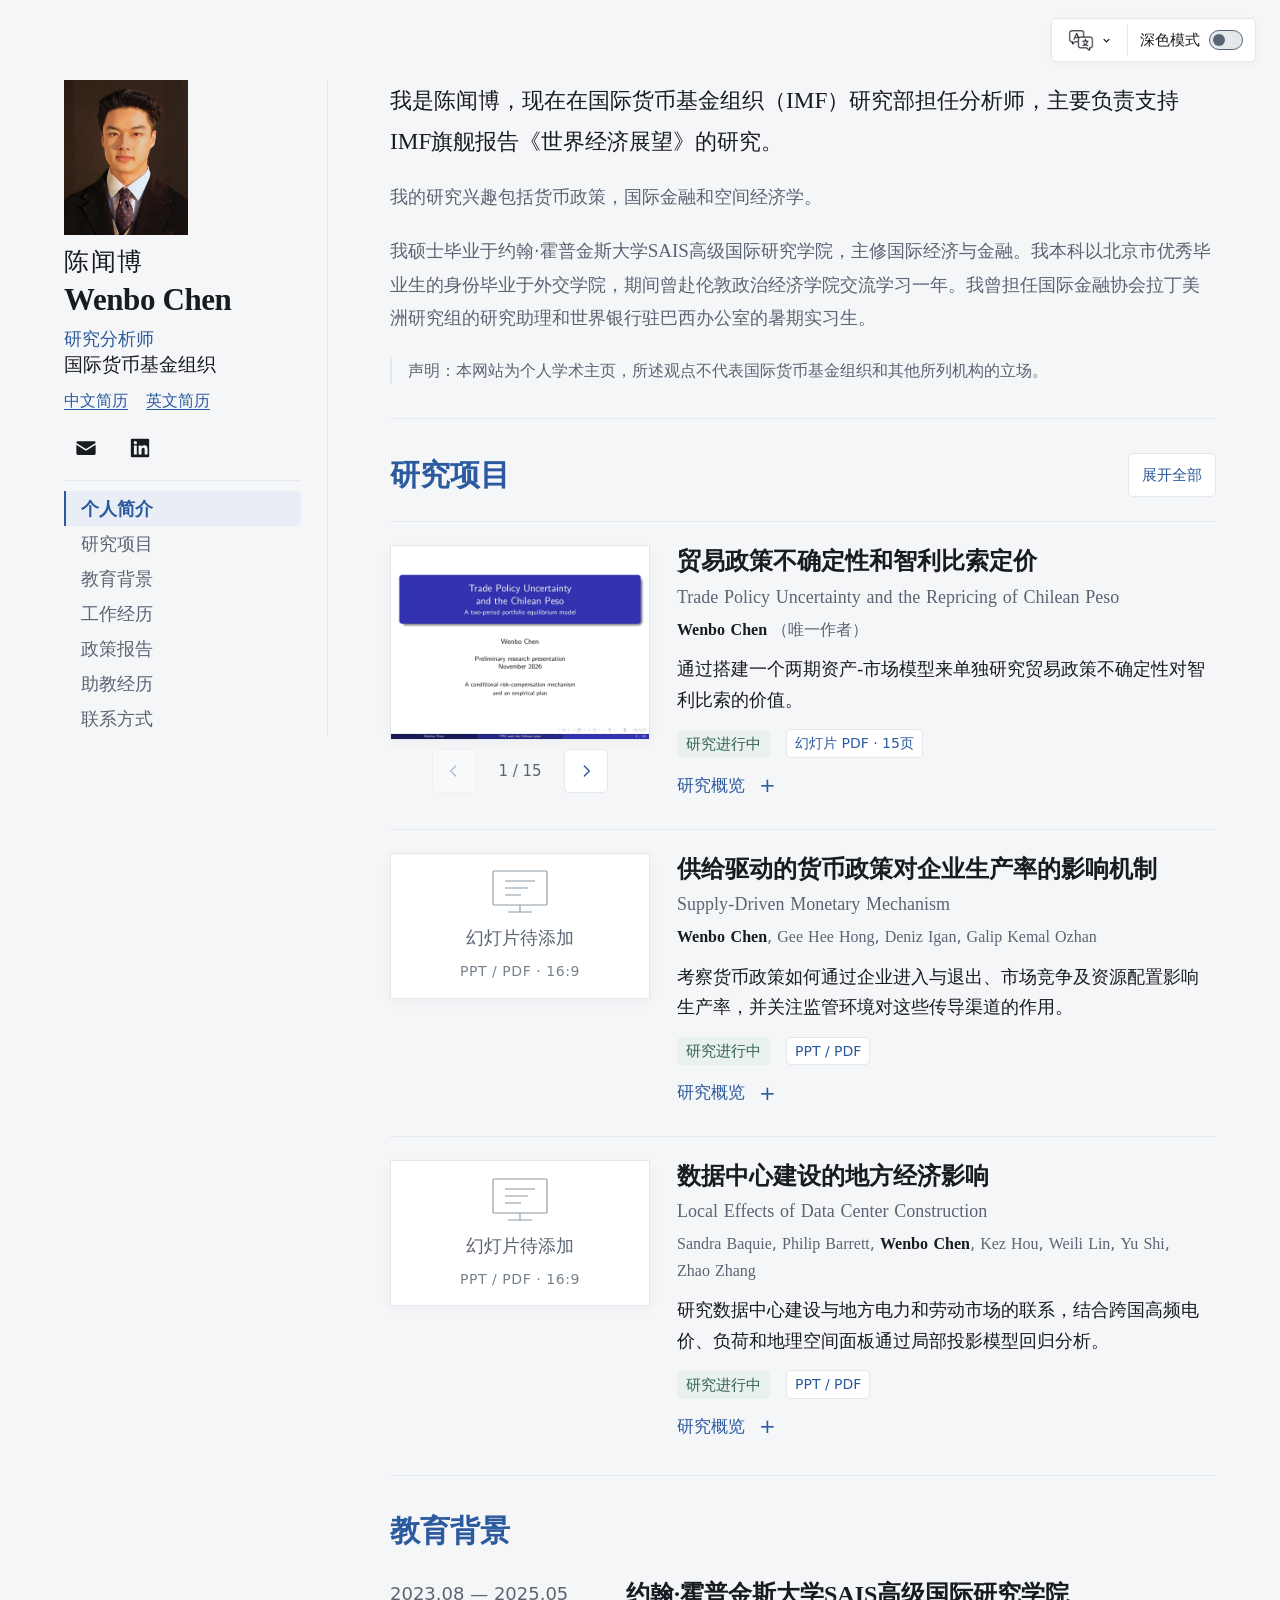
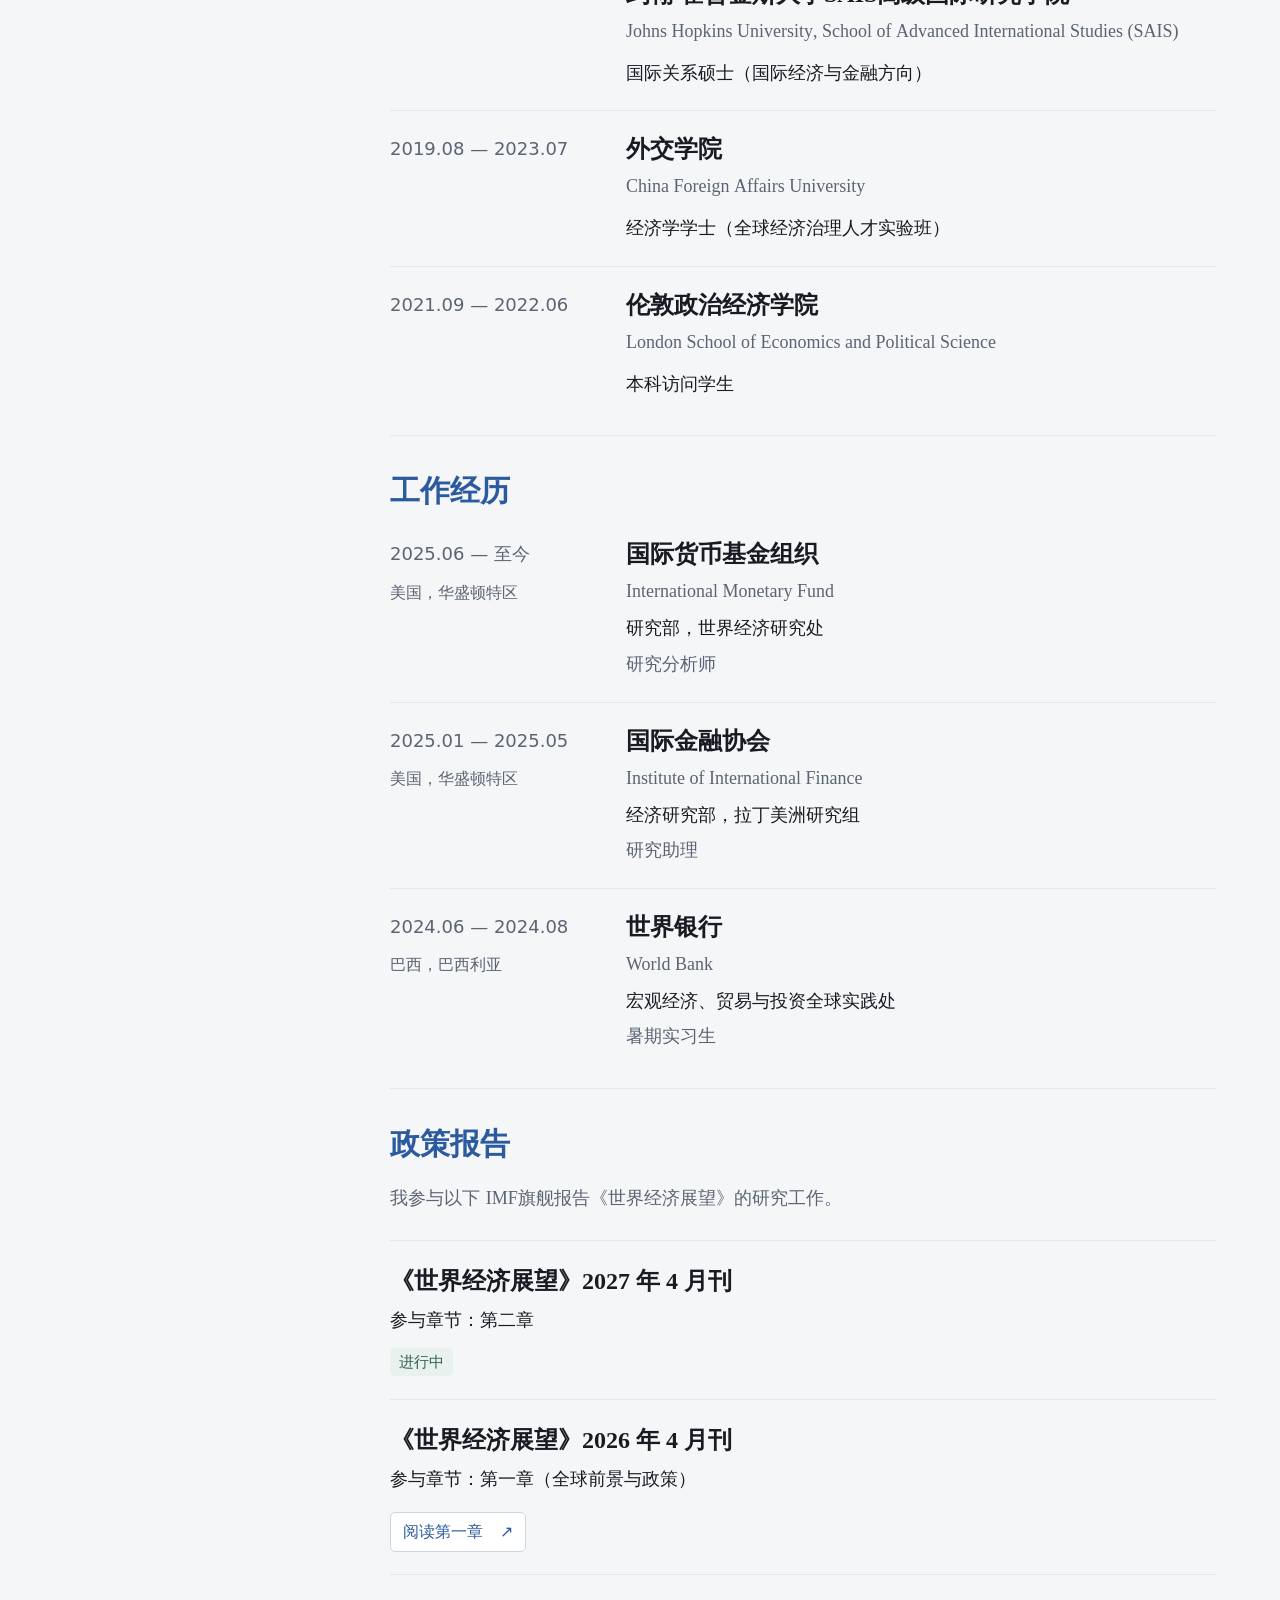
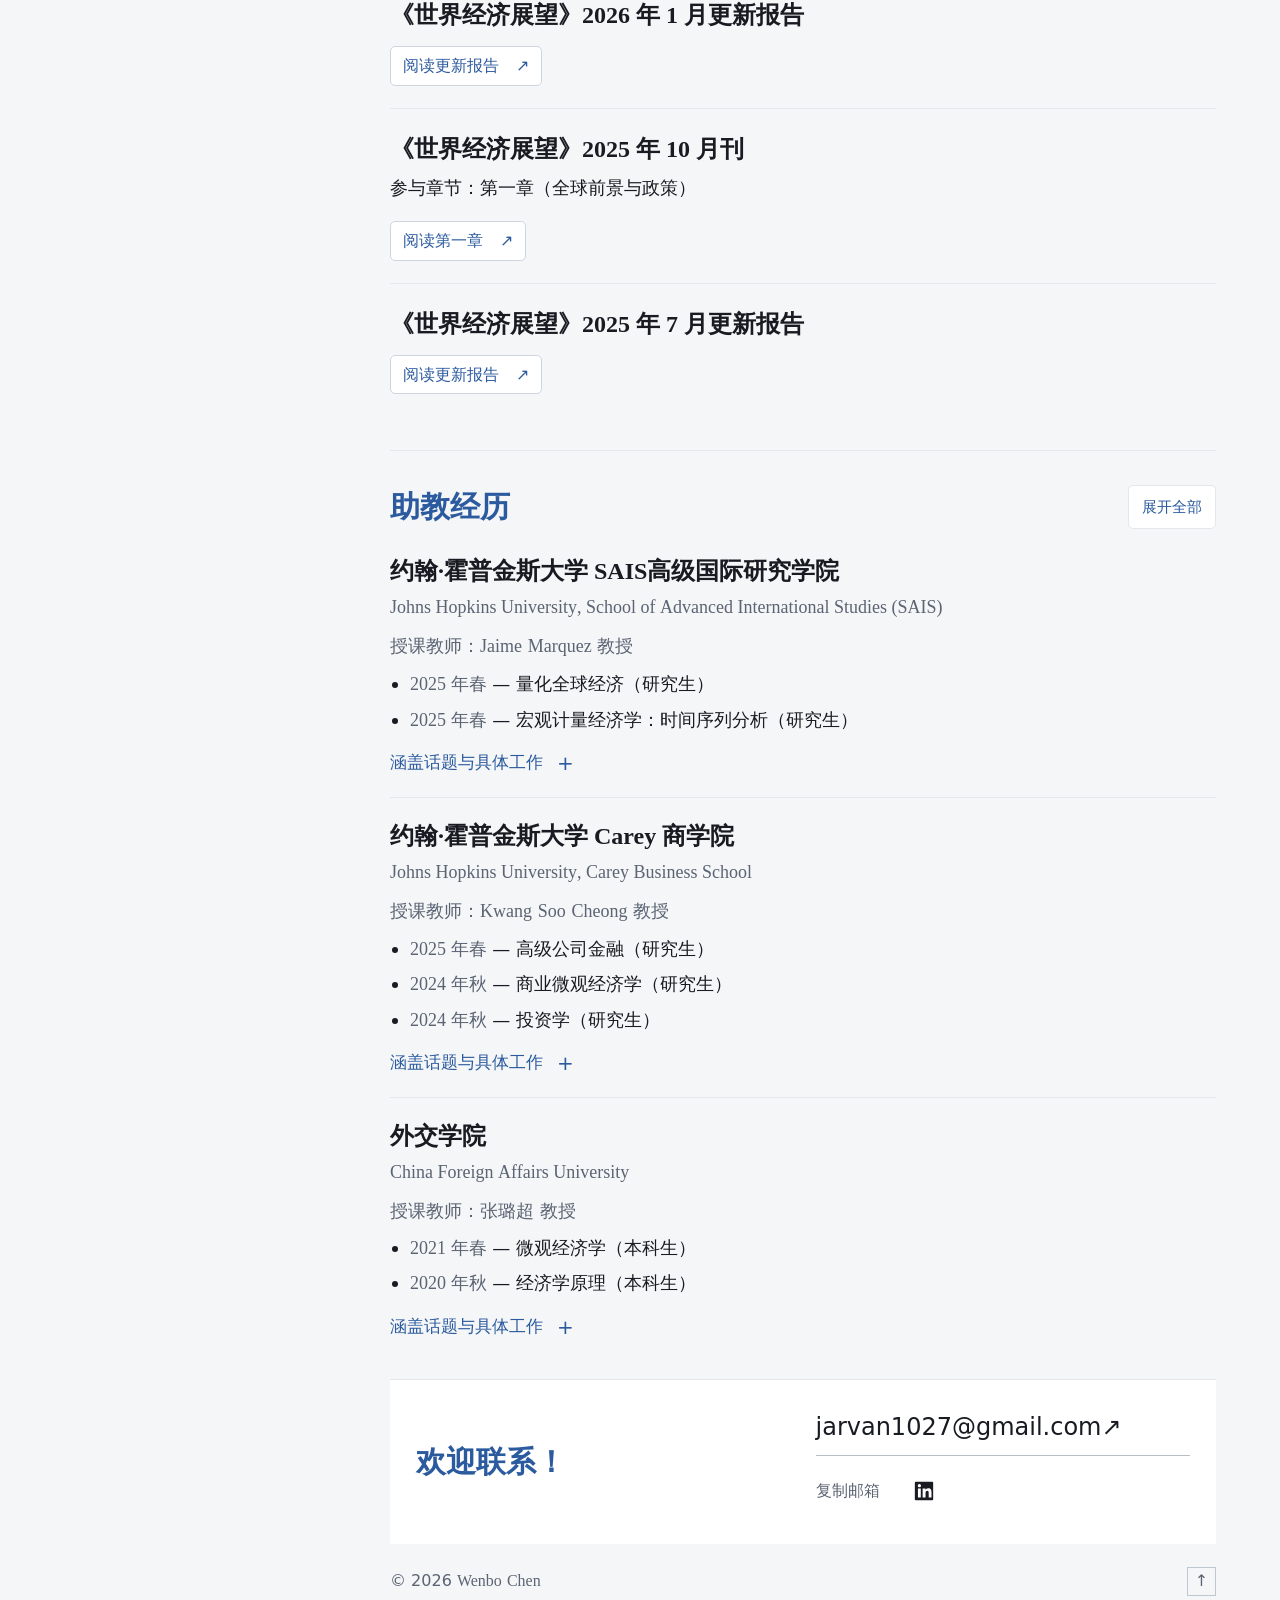
==== index.html @ acd71515 "Update English undergraduate degree to Bachelor of Economics in Finance" ====
<!doctype html>
<html lang="zh-CN">
<head>
  <meta charset="UTF-8"><meta name="viewport" content="width=device-width,initial-scale=1">
  <title>陈闻博 Wenbo Chen｜个人学术主页</title>
  <meta property="og:title" content="陈闻博 Wenbo Chen｜个人学术主页">
  <meta name="twitter:title" content="陈闻博 Wenbo Chen｜个人学术主页">
  <meta property="og:image" content="https://wenbochen1027.github.io/assets/share-portrait.jpg">
  <meta property="og:image:secure_url" content="https://wenbochen1027.github.io/assets/share-portrait.jpg">
  <meta property="og:image:type" content="image/jpeg">
  <meta property="og:image:width" content="800">
  <meta property="og:image:height" content="800">
  <meta property="og:image:alt" content="陈闻博 Wenbo Chen 的头像">
  <meta name="twitter:card" content="summary">
  <meta name="twitter:image" content="https://wenbochen1027.github.io/assets/share-portrait.jpg">
  <meta name="twitter:image:alt" content="陈闻博 Wenbo Chen 的头像">
  <meta name="description" content="Wenbo Chen is a Research Analyst at the IMF. Research interests: macroeconomics, monetary policy and firm productivity, and energy economics.">
  <meta name="theme-color" content="#f5f6f8">
  <link rel="icon" href="./assets/favicon.svg" type="image/svg+xml">
  <script>try{document.documentElement.dataset.theme=localStorage.getItem("wenbo-site-theme")==="dark"?"dark":"light"}catch(_){document.documentElement.dataset.theme="light"}</script>
  <link rel="stylesheet" href="./assets/style.css">
  <script defer src="./assets/site.js"></script>
</head>
<body>
<div class="page-preferences" role="group" aria-label="页面设置" data-label-zh="页面设置" data-label-en="Page preferences">
  <div class="language-picker">
    <button id="language-select" class="language-menu-button" type="button" aria-label="语言" data-label-zh="语言" data-label-en="Language" aria-haspopup="menu" aria-expanded="false" aria-controls="language-menu">
      <span class="language-symbol" aria-hidden="true"></span>
      <svg class="language-chevron" aria-hidden="true" focusable="false" viewBox="0 0 12 12"><path d="m3 4.5 3 3 3-3"/></svg>
    </button>
    <div id="language-menu" class="language-menu" role="menu" aria-label="语言" data-label-zh="语言" data-label-en="Language" hidden>
      <button type="button" role="menuitemradio" aria-checked="true" data-language="zh" lang="zh-CN">中文</button>
      <button type="button" role="menuitemradio" aria-checked="false" data-language="en" lang="en">English</button>
    </div>
  </div>
  <label class="theme-control" for="theme-toggle">
    <span data-zh="深色模式" data-en="Dark mode">深色模式</span>
    <input id="theme-toggle" type="checkbox" role="switch" aria-label="深色模式" data-label-zh="深色模式" data-label-en="Dark mode">
  </label>
</div>
<a class="skip-link" href="#main"><span data-zh="跳至正文" data-en="Skip to content">跳至正文</span></a>
<nav class="mobile-section-nav" aria-label="Sections" data-label-zh="章节导航" data-label-en="Sections">
  <a href="#about" aria-current="location" data-zh="关于" data-en="About">关于</a>
  <a href="#research" data-zh="项目" data-en="Projects">项目</a>
  <a href="#education" data-zh="教育" data-en="Education">教育</a>
  <a href="#experience" data-zh="工作" data-en="Work">工作</a>
  <a href="#reports" data-zh="政策" data-en="Reports">政策</a>
  <a href="#teaching" data-zh="助教" data-en="Teaching">助教</a>
  <a href="#contact" data-zh="联络" data-en="Contacts">联络</a>
</nav>
<div class="page-layout" id="home">
<aside class="sidebar" aria-label="Profile and section navigation">
  <div class="sidebar-profile">
    <a href="#about" class="profile-portrait" aria-label="Wenbo Chen home"><img src="./assets/IMG_1673.JPG" alt="陈闻博 · Wenbo Chen" width="4947" height="6596" fetchpriority="high"></a>
    <div class="identity-block"><h1 id="profile-name" class="profile-name"><span class="profile-chinese-name" lang="zh-CN">陈闻博</span><span class="profile-english-name" lang="en">Wenbo Chen</span></h1>
      <p class="profile-role" data-zh="研究分析师" data-en="Research Analyst">研究分析师</p>
      <p class="profile-affiliation" data-zh="国际货币基金组织" data-en="International Monetary Fund">国际货币基金组织</p>
    </div>
  </div>
  <div class="sidebar-cv-links" aria-label="简历 / Curriculum vitae">
    <a href="./assets/wenbo-chen-cv-cn.pdf" target="_blank" rel="noopener noreferrer" type="application/pdf" data-zh="中文简历" data-en="Chinese CV">中文简历</a>
    <a href="./assets/wenbo-chen-cv-en.pdf" target="_blank" rel="noopener noreferrer" type="application/pdf" data-zh="英文简历" data-en="English CV">英文简历</a>
  </div>
  <div class="sidebar-actions">
    <a class="icon-link" href="mailto:jarvan1027@gmail.com" data-label-zh="邮箱" data-label-en="Email" aria-label="邮箱" title="邮箱"><svg aria-hidden="true" focusable="false" xmlns="http://www.w3.org/2000/svg" width="24" height="24" viewBox="0 0 24 24" fill="currentColor"><path d="M3 4.5h18A1.5 1.5 0 0 1 22.5 6v.5L12 13 1.5 6.5V6A1.5 1.5 0 0 1 3 4.5Zm-1.5 4 9.97 6.17a1 1 0 0 0 1.06 0L22.5 8.5V18a1.5 1.5 0 0 1-1.5 1.5H3A1.5 1.5 0 0 1 1.5 18Z"/></svg></a>
    <a class="icon-link" href="https://www.linkedin.com/in/chen-wenbo/" target="_blank" rel="noopener noreferrer" data-label-zh="领英" data-label-en="LinkedIn" aria-label="领英" title="领英"><svg aria-hidden="true" focusable="false" xmlns="http://www.w3.org/2000/svg" width="24" height="24" viewBox="0 0 24 24" fill="currentColor"><path fill-rule="evenodd" d="M3 2h18a1 1 0 0 1 1 1v18a1 1 0 0 1-1 1H3a1 1 0 0 1-1-1V3a1 1 0 0 1 1-1Zm2.4 7.2h3.1v10H5.4Zm1.55-4.8a1.8 1.8 0 1 0 0 3.6 1.8 1.8 0 0 0 0-3.6Zm3.55 4.8h3v1.4c.5-.9 1.5-1.7 3.1-1.7 3.1 0 3.6 2 3.6 4.6v5.7h-3.1v-5.1c0-1.2 0-2.5-1.5-2.5s-1.9 1.2-1.9 2.4v5.2h-3.2Z" clip-rule="evenodd"/></svg></a>
  </div>
  <div class="sidebar-controls"><button class="menu-button" id="menu-toggle" type="button" aria-expanded="false" aria-controls="section-nav" aria-label="展开或收起导航"><span data-zh="目录" data-en="Menu">目录</span><span aria-hidden="true">☰</span></button></div>
  <nav class="sidebar-nav" id="section-nav" aria-label="Sections"><a class="nav-link active" href="#about" aria-current="location" data-zh="个人简介" data-en="About">个人简介</a><a class="nav-link" href="#research" data-zh="研究项目" data-en="Research Projects">研究项目</a><a class="nav-link" href="#education" data-zh="教育背景" data-en="Education">教育背景</a><a class="nav-link" href="#experience" data-zh="工作经历" data-en="Work Experience">工作经历</a><a class="nav-link" href="#reports" data-zh="政策报告" data-en="Policy Reports">政策报告</a><a class="nav-link" href="#teaching" data-zh="助教经历" data-en="Teaching">助教经历</a><a class="nav-link" href="#contact" data-zh="联系方式" data-en="Contact">联系方式</a></nav>
</aside>
<main class="main-content" id="main">
<section class="about-section" id="about" aria-labelledby="about-heading"><h2 class="visually-hidden" id="about-heading" data-zh="个人简介" data-en="About">个人简介</h2>
<div class="bio-text">
<p class="intro-lead" data-zh="我是陈闻博，现在在国际货币基金组织（IMF）研究部担任分析师，主要负责支持IMF旗舰报告《世界经济展望》的研究。" data-en="I am Wenbo Chen, an analyst in the Research Department of the International Monetary Fund (IMF), where I primarily support research for the IMF’s flagship World Economic Outlook.">我是陈闻博，现在在国际货币基金组织（IMF）研究部担任分析师，主要负责支持IMF旗舰报告《世界经济展望》的研究。</p>
<p data-zh="我的研究兴趣包括货币政策，国际金融和空间经济学。" data-en="My research interests include monetary policy, international finance, and spatial economics.">我的研究兴趣包括货币政策，国际金融和空间经济学。</p>
<p data-zh="我硕士毕业于约翰·霍普金斯大学SAIS高级国际研究学院，主修国际经济与金融。我本科以北京市优秀毕业生的身份毕业于外交学院，期间曾赴伦敦政治经济学院交流学习一年。我曾担任国际金融协会拉丁美洲研究组的研究助理和世界银行驻巴西办公室的暑期实习生。" data-en="I completed my master’s degree at Johns Hopkins University’s School of Advanced International Studies (SAIS), specializing in International Economics and Finance. I graduated from China Foreign Affairs University with recognition as an Outstanding Graduate of Beijing and spent one year on exchange at the London School of Economics during my undergraduate studies. I previously worked as a research assistant with the Institute of International Finance’s Latin America research team and as a summer intern at the World Bank’s Brazil office.">我硕士毕业于约翰·霍普金斯大学SAIS高级国际研究学院，主修国际经济与金融。我本科以北京市优秀毕业生的身份毕业于外交学院，期间曾赴伦敦政治经济学院交流学习一年。我曾担任国际金融协会拉丁美洲研究组的研究助理和世界银行驻巴西办公室的暑期实习生。</p>
</div>
<p class="bio-disclaimer" data-zh="声明：本网站为个人学术主页，所述观点不代表国际货币基金组织和其他所列机构的立场。" data-en="Disclaimer: This is a personal academic website. The views expressed do not represent the positions of the International Monetary Fund or the other institutions listed.">声明：本网站为个人学术主页，所述观点不代表国际货币基金组织和其他所列机构的立场。</p>
</section>
<section class="research-section section" id="research" aria-labelledby="research-heading"><div class="section-heading"><h2 id="research-heading" data-zh="研究项目" data-en="Research Projects">研究项目</h2><button class="research-toggle" id="toggle-research" type="button" aria-expanded="false" aria-controls="tpu-details monetary-details energy-details" data-zh="展开全部" data-en="Expand all" hidden>展开全部</button></div><div class="research-list">
<article class="project-category" aria-labelledby="tpu-title"><div class="presentation-row"><div class="slide-deck" id="tpu-slide-deck" role="group" aria-label="研究幻灯片预览" data-label-zh="研究幻灯片预览" data-label-en="Research slide preview"><a class="slide-preview slide-preview-linked" id="tpu-slide-link" href="assets/wenbo-chen-tpu-theory-slides.pdf#page=1" target="_blank" rel="noopener" aria-label="打开研究幻灯片（PDF，15页）" title="打开研究幻灯片（PDF，15页）" data-label-zh="打开研究幻灯片（PDF，15页）" data-label-en="Open research slides (PDF, 15 pages)"><img id="tpu-slide-image" src="assets/tpu-slides/page-01.jpg" alt="Trade Policy Uncertainty and the Chilean Peso — Wenbo Chen" width="1200" height="900" loading="lazy"></a><div class="slide-controls" id="tpu-slide-controls" hidden><button class="slide-arrow" id="tpu-slide-prev" type="button" aria-label="上一页" title="上一页" data-label-zh="上一页" data-label-en="Previous slide" aria-controls="tpu-slide-image" disabled><svg viewBox="0 0 24 24" width="20" height="20" aria-hidden="true" focusable="false"><path d="m14 6-6 6 6 6" fill="none" stroke="currentColor" stroke-width="1.8" stroke-linecap="round" stroke-linejoin="round"/></svg></button><output class="slide-page" id="tpu-slide-page" aria-live="polite" aria-atomic="true">1 / 15</output><button class="slide-arrow" id="tpu-slide-next" type="button" aria-label="下一页" title="下一页" data-label-zh="下一页" data-label-en="Next slide" aria-controls="tpu-slide-image"><svg viewBox="0 0 24 24" width="20" height="20" aria-hidden="true" focusable="false"><path d="m10 6 6 6-6 6" fill="none" stroke="currentColor" stroke-width="1.8" stroke-linecap="round" stroke-linejoin="round"/></svg></button></div></div><div class="presentation-info"><h3 id="tpu-title" class="presentation-title" data-zh="贸易政策不确定性和智利比索定价" data-en="Trade Policy Uncertainty and the Repricing of Chilean Peso">贸易政策不确定性和智利比索定价</h3><p class="english-name project-english" lang="en">Trade Policy Uncertainty and the Repricing of Chilean Peso</p><p class="project-authors"><span class="author-name" lang="en"><strong>Wenbo Chen</strong></span> <span data-zh="（唯一作者）" data-en="(Sole author)">（唯一作者）</span></p><p class="presentation-description" data-zh="通过搭建一个两期资产-市场模型来单独研究贸易政策不确定性对智利比索的价值。" data-en="We develop a two-period asset-market model to isolate the effect of trade policy uncertainty on the current value of the Chilean peso.">通过搭建一个两期资产-市场模型来单独研究贸易政策不确定性对智利比索的价值。</p><div class="presentation-meta"><span class="project-status" data-zh="研究进行中" data-en="Research in progress">研究进行中</span><a class="material-format" href="assets/wenbo-chen-tpu-theory-slides.pdf" target="_blank" rel="noopener" data-zh="幻灯片 PDF · 15页" data-en="Slides PDF · 15 pages">幻灯片 PDF · 15页</a></div><details class="project-details" id="tpu-details"><summary><span data-zh="研究概览" data-en="Research overview">研究概览</span><span class="plus" aria-hidden="true">+</span></summary><div class="details-content"><p data-zh="通过构建一个两期资产市场模型，单独考察贸易政策不确定性对智利比索当前价值的影响。风险厌恶的投资者在安全的美元资产和美元收益不确定的比索资产之间配置财富，当前汇率由比索资产市场的出清条件决定。当投资者整体承担的比索风险净敞口为正时，期末比索美元价值分布的保均值扩散（即均值不变而分布更加分散）会降低比索的当前价值。如果比索资产能够对冲投资者整体的背景负债，则结论相反。这些均衡预测取决于特定条件；模型既未确定总体敞口的符号，也未建立观测到的贸易政策不确定性（TPU）指数与货币风险之间的映射关系。" data-en="We develop a two-period asset-market model to isolate the effect of trade policy uncertainty on the current value of the Chilean peso. Risk-averse investors allocate wealth between a safe dollar asset and a peso asset with an uncertain dollar payoff. The current exchange rate clears the peso-asset market. When investors collectively bear a positive net exposure to peso risk, a mean-preserving increase in the dispersion of the terminal dollar value of the peso lowers its current value. The opposite result obtains when the peso asset provides a hedge against investors’ aggregate background liabilities. These are conditional equilibrium predictions; neither the sign of aggregate exposure nor the mapping from the observed TPU index into currency risk is established by the model.">通过构建一个两期资产市场模型，单独考察贸易政策不确定性对智利比索当前价值的影响。风险厌恶的投资者在安全的美元资产和美元收益不确定的比索资产之间配置财富，当前汇率由比索资产市场的出清条件决定。当投资者整体承担的比索风险净敞口为正时，期末比索美元价值分布的保均值扩散（即均值不变而分布更加分散）会降低比索的当前价值。如果比索资产能够对冲投资者整体的背景负债，则结论相反。这些均衡预测取决于特定条件；模型既未确定总体敞口的符号，也未建立观测到的贸易政策不确定性（TPU）指数与货币风险之间的映射关系。</p><p style="margin-top:14px" data-zh="这一机制属于汇率决定的资产组合理论。Gabaix 和 Maggiori（2015）提出了更广泛的理论，说明金融中介的风险敞口与风险承担能力如何影响汇率。本研究的模型是一个独立且刻意保持简洁的局部均衡模型，在不预设简约形式的货币需求方程的情况下，从预期效用出发，同时推导资产组合需求与当前汇率。" data-en="The mechanism belongs to the portfolio approach to exchange-rate determination. Gabaix and Maggiori (2015) provide a broader theory in which financial intermediaries’ exposures and capacity to bear risk affect exchange rates. The model below is a separate, deliberately small partial-equilibrium construction. It derives both portfolio demand and the current exchange rate from expected utility without imposing a reduced-form currency-demand equation.">这一机制属于汇率决定的资产组合理论。Gabaix 和 Maggiori（2015）提出了更广泛的理论，说明金融中介的风险敞口与风险承担能力如何影响汇率。本研究的模型是一个独立且刻意保持简洁的局部均衡模型，在不预设简约形式的货币需求方程的情况下，从预期效用出发，同时推导资产组合需求与当前汇率。</p></div></details></div></div></article>
<article class="project-category" aria-labelledby="monetary-title"><div class="presentation-row"><div class="slide-preview"><svg viewBox="0 0 64 48" width="64" height="48" aria-hidden="true" focusable="false"><rect x="5" y="4" width="54" height="34" rx="1"/><path d="M20 45h24M32 38v7M17 14h30M17 21h23M17 28h16"/></svg><span class="slide-placeholder-label" data-zh="幻灯片待添加" data-en="Slides to be added">幻灯片待添加</span><span class="slide-format">PPT / PDF · 16:9</span></div><div class="presentation-info"><h3 id="monetary-title" class="presentation-title" data-zh="供给驱动的货币政策对企业生产率的影响机制" data-en="Supply-Driven Monetary Mechanism">供给驱动的货币政策对企业生产率的影响机制</h3><p class="english-name project-english" lang="en">Supply-Driven Monetary Mechanism</p><p class="project-authors" lang="en"><span class="author-name"><strong>Wenbo Chen</strong></span>, <span class="author-name">Gee Hee Hong</span>, <span class="author-name">Deniz Igan</span>, <span class="author-name">Galip Kemal Ozhan</span></p><p class="presentation-description" data-zh="考察货币政策如何通过企业进入与退出、市场竞争及资源配置影响生产率，并关注监管环境对这些传导渠道的作用。" data-en="Examining how monetary policy affects productivity through firm entry and exit, market competition, and resource allocation, and how regulation shapes these transmission channels.">考察货币政策如何通过企业进入与退出、市场竞争及资源配置影响生产率，并关注监管环境对这些传导渠道的作用。</p><div class="presentation-meta"><span class="project-status" data-zh="研究进行中" data-en="Research in progress">研究进行中</span><span class="material-format">PPT / PDF</span></div><details class="project-details" id="monetary-details"><summary><span data-zh="研究概览" data-en="Research overview">研究概览</span><span class="plus" aria-hidden="true">+</span></summary><div class="details-content"><p data-zh="相关工作包括跨国企业数据处理、生产率估计、货币政策立场指标构建，以及动态响应分析。" data-en="Related work includes cross-country firm data processing, productivity estimation, monetary policy stance measures, and dynamic response analysis.">相关工作包括跨国企业数据处理、生产率估计、货币政策立场指标构建，以及动态响应分析。</p></div></details></div></div></article>
<article class="project-category" aria-labelledby="energy-title"><div class="presentation-row"><div class="slide-preview"><svg viewBox="0 0 64 48" width="64" height="48" aria-hidden="true" focusable="false"><rect x="5" y="4" width="54" height="34" rx="1"/><path d="M20 45h24M32 38v7M17 14h30M17 21h23M17 28h16"/></svg><span class="slide-placeholder-label" data-zh="幻灯片待添加" data-en="Slides to be added">幻灯片待添加</span><span class="slide-format">PPT / PDF · 16:9</span></div><div class="presentation-info"><h3 id="energy-title" class="presentation-title" data-zh="数据中心建设的地方经济影响" data-en="Local Effects of Data Center Construction">数据中心建设的地方经济影响</h3><p class="english-name project-english" lang="en">Local Effects of Data Center Construction</p><p class="project-authors" lang="en"><span class="author-name">Sandra Baquie</span>, <span class="author-name">Philip Barrett</span>, <span class="author-name"><strong>Wenbo Chen</strong></span>, <span class="author-name">Kez Hou</span>, <span class="author-name">Weili Lin</span>, <span class="author-name">Yu Shi</span>, <span class="author-name">Zhao Zhang</span></p><p class="presentation-description" data-zh="研究数据中心建设与地方电力和劳动市场的联系，结合跨国高频电价、负荷和地理空间面板通过局部投影模型回归分析。" data-en="Studying the links between data center construction and local electricity and labor markets through local projection regressions using cross-country panel data on high-frequency electricity prices, load, and geospatial information.">研究数据中心建设与地方电力和劳动市场的联系，结合跨国高频电价、负荷和地理空间面板通过局部投影模型回归分析。</p><div class="presentation-meta"><span class="project-status" data-zh="研究进行中" data-en="Research in progress">研究进行中</span><span class="material-format">PPT / PDF</span></div><details class="project-details" id="energy-details"><summary><span data-zh="研究概览" data-en="Research overview">研究概览</span><span class="plus" aria-hidden="true">+</span></summary><div class="details-content"><p data-zh="相关工作包括整理跨国高频批发电价与用电负荷数据，统一时间频率、币种和计量单位，并结合基础设施与区位信息开展地理空间分析。" data-en="Related work includes harmonizing cross-country wholesale electricity prices and load, standardizing frequency, currencies and units, and conducting geospatial analysis using infrastructure and location data.">相关工作包括整理跨国高频批发电价与用电负荷数据，统一时间频率、币种和计量单位，并结合基础设施与区位信息开展地理空间分析。</p></div></details></div></div></article>
</div></section>
<section class="section education-section" id="education" aria-labelledby="education-heading"><div class="section-heading"><h2 id="education-heading" data-zh="教育背景" data-en="Education">教育背景</h2></div><div class="timeline"><div class="timeline-item"><div class="timeline-date" data-zh="2023.08 — 2025.05" data-en="Aug. 2023 — May 2025">2023.08 — 2025.05</div><h3><a class="institution-link" href="https://sais.jhu.edu/" target="_blank" rel="noopener noreferrer" data-zh="约翰·霍普金斯大学SAIS高级国际研究学院" data-en="Johns Hopkins University, School of Advanced International Studies (SAIS)">约翰·霍普金斯大学SAIS高级国际研究学院</a></h3><p class="english-name education-english" lang="en">Johns Hopkins University, School of Advanced International Studies (SAIS)</p><p class="timeline-detail" data-zh="国际关系硕士（国际经济与金融方向）" data-en="M.A. in International Relations (International Economics and Finance)">国际关系硕士（国际经济与金融方向）</p></div><div class="timeline-item"><div class="timeline-date" data-zh="2019.08 — 2023.07" data-en="Aug. 2019 — Jul. 2023">2019.08 — 2023.07</div><h3><a class="institution-link" href="https://www.cfau.edu.cn/" target="_blank" rel="noopener noreferrer" data-zh="外交学院" data-en="China Foreign Affairs University">外交学院</a></h3><p class="english-name education-english" lang="en">China Foreign Affairs University</p><p data-zh="经济学学士（全球经济治理人才实验班）" data-en="Bachelor of Economics in Finance">经济学学士（全球经济治理人才实验班）</p></div><div class="timeline-item"><div class="timeline-date" data-zh="2021.09 — 2022.06" data-en="Sep. 2021 — Jun. 2022">2021.09 — 2022.06</div><h3><a class="institution-link" href="https://www.lse.ac.uk/" target="_blank" rel="noopener noreferrer" data-zh="伦敦政治经济学院" data-en="London School of Economics and Political Science">伦敦政治经济学院</a></h3><p class="english-name education-english" lang="en">London School of Economics and Political Science</p><p data-zh="本科访问学生" data-en="Visiting Undergraduate Student">本科访问学生</p></div></div></section>
<section class="section experience-section" id="experience" aria-labelledby="experience-heading"><div class="section-heading"><h2 id="experience-heading" data-zh="工作经历" data-en="Work Experience">工作经历</h2></div><div class="timeline"><div class="timeline-item"><div class="timeline-meta"><div class="timeline-date"><span data-zh="2025.06 — 至今" data-en="Jun. 2025 — Present">2025.06 — 至今</span></div><p class="timeline-location" data-zh="美国，华盛顿特区" data-en="Washington, DC, USA">美国，华盛顿特区</p></div><h3><a class="institution-link" href="https://www.imf.org/" target="_blank" rel="noopener noreferrer" data-zh="国际货币基金组织" data-en="International Monetary Fund">国际货币基金组织</a></h3><p class="english-name institution-english" lang="en">International Monetary Fund</p><p data-zh="研究部，世界经济研究处" data-en="Research Department, World Economic Studies Division">研究部，世界经济研究处</p><p class="timeline-detail" data-zh="研究分析师" data-en="Research Analyst">研究分析师</p></div><div class="timeline-item"><div class="timeline-meta"><div class="timeline-date" data-zh="2025.01 — 2025.05" data-en="Jan. 2025 — May 2025">2025.01 — 2025.05</div><p class="timeline-location" data-zh="美国，华盛顿特区" data-en="Washington, DC, USA">美国，华盛顿特区</p></div><h3><a class="institution-link" href="https://www.iif.com/" target="_blank" rel="noopener noreferrer" data-zh="国际金融协会" data-en="Institute of International Finance">国际金融协会</a></h3><p class="english-name institution-english" lang="en">Institute of International Finance</p><p data-zh="经济研究部，拉丁美洲研究组" data-en="Economic Research Department, Latin America Research Group">经济研究部，拉丁美洲研究组</p><p class="timeline-detail" data-zh="研究助理" data-en="Research Assistant">研究助理</p></div><div class="timeline-item"><div class="timeline-meta"><div class="timeline-date" data-zh="2024.06 — 2024.08" data-en="Jun. 2024 — Aug. 2024">2024.06 — 2024.08</div><p class="timeline-location" data-zh="巴西，巴西利亚" data-en="Brasília, Brazil">巴西，巴西利亚</p></div><h3><a class="institution-link" href="https://www.worldbank.org/" target="_blank" rel="noopener noreferrer" data-zh="世界银行" data-en="World Bank">世界银行</a></h3><p class="english-name institution-english" lang="en">World Bank</p><p data-zh="宏观经济、贸易与投资全球实践处" data-en="Macroeconomics, Trade and Investment Global Practice">宏观经济、贸易与投资全球实践处</p><p class="timeline-detail" data-zh="暑期实习生" data-en="Summer Intern">暑期实习生</p></div></div></section>
<section class="section reports-section" id="reports" aria-labelledby="reports-heading"><div class="section-heading"><h2 id="reports-heading" data-zh="政策报告" data-en="Policy Reports">政策报告</h2></div><p class="reports-intro" data-zh="我参与以下 IMF旗舰报告《世界经济展望》的研究工作。" data-en="I contributed to research for the following editions of the IMF’s flagship World Economic Outlook.">我参与以下 IMF旗舰报告《世界经济展望》的研究工作。</p><div class="report-list">
<article class="report-entry" aria-labelledby="report-2027-apr-heading"><div class="report-content"><h3 id="report-2027-apr-heading" data-zh="《世界经济展望》2027 年 4 月刊" data-en="World Economic Outlook, April 2027">《世界经济展望》2027 年 4 月刊</h3><p class="report-part" data-zh="参与章节：第二章" data-en="Contributing chapter: Chapter 2">参与章节：第二章</p><span class="project-status report-status" data-zh="进行中" data-en="In progress">进行中</span></div></article>
<article class="report-entry" aria-labelledby="report-2026-apr-heading"><div class="report-content"><h3 id="report-2026-apr-heading" data-zh="《世界经济展望》2026 年 4 月刊" data-en="World Economic Outlook, April 2026">《世界经济展望》2026 年 4 月刊</h3><p class="report-part" data-zh="参与章节：第一章（全球前景与政策）" data-en="Contributing chapter: Chapter 1 — Global Prospects and Policies">参与章节：第一章（全球前景与政策）</p><a class="report-link" href="https://www.imf.org/-/media/files/publications/weo/2026/april/english/ch1.pdf?hl=en-US#page=1" target="_blank" rel="noopener noreferrer" type="application/pdf" aria-describedby="report-2026-apr-heading"><span data-zh="阅读第一章" data-en="Read Chapter 1">阅读第一章</span><span aria-hidden="true">↗</span></a></div></article>
<article class="report-entry" aria-labelledby="report-2026-jan-heading"><div class="report-content"><h3 id="report-2026-jan-heading" data-zh="《世界经济展望》2026 年 1 月更新报告" data-en="World Economic Outlook Update, January 2026">《世界经济展望》2026 年 1 月更新报告</h3><a class="report-link" href="https://www.imf.org/-/media/files/publications/weo/2026/january/english/text.pdf" target="_blank" rel="noopener noreferrer" type="application/pdf" aria-describedby="report-2026-jan-heading"><span data-zh="阅读更新报告" data-en="Read the update">阅读更新报告</span><span aria-hidden="true">↗</span></a></div></article>
<article class="report-entry" aria-labelledby="report-2025-oct-heading"><div class="report-content"><h3 id="report-2025-oct-heading" data-zh="《世界经济展望》2025 年 10 月刊" data-en="World Economic Outlook, October 2025">《世界经济展望》2025 年 10 月刊</h3><p class="report-part" data-zh="参与章节：第一章（全球前景与政策）" data-en="Contributing chapter: Chapter 1 — Global Prospects and Policies">参与章节：第一章（全球前景与政策）</p><a class="report-link" href="https://www.imf.org/-/media/files/publications/weo/2025/october/english/ch1.pdf#page=1" target="_blank" rel="noopener noreferrer" type="application/pdf" aria-describedby="report-2025-oct-heading"><span data-zh="阅读第一章" data-en="Read Chapter 1">阅读第一章</span><span aria-hidden="true">↗</span></a></div></article>
<article class="report-entry" aria-labelledby="report-2025-jul-heading"><div class="report-content"><h3 id="report-2025-jul-heading" data-zh="《世界经济展望》2025 年 7 月更新报告" data-en="World Economic Outlook Update, July 2025">《世界经济展望》2025 年 7 月更新报告</h3><a class="report-link" href="https://www.imf.org/-/media/files/publications/weo/2025/update/july/english/text.pdf" target="_blank" rel="noopener noreferrer" type="application/pdf" aria-describedby="report-2025-jul-heading"><span data-zh="阅读更新报告" data-en="Read the update">阅读更新报告</span><span aria-hidden="true">↗</span></a></div></article>
</div></section>
<section class="teaching-section section" id="teaching" aria-labelledby="teaching-heading"><div class="teaching-intro"><div class="section-heading"><h2 id="teaching-heading" data-zh="助教经历" data-en="Teaching Assistant Experience">助教经历</h2><button class="research-toggle" id="toggle-teaching" type="button" aria-expanded="false" aria-controls="teaching-sais-details teaching-carey-details teaching-cfau-details" data-zh="展开全部" data-en="Expand all" hidden>展开全部</button></div><div class="teaching-groups">
<article class="teaching-school" aria-labelledby="teaching-sais-heading"><h3 id="teaching-sais-heading" data-zh="约翰·霍普金斯大学 SAIS高级国际研究学院" data-en="Johns Hopkins University, School of Advanced International Studies (SAIS)">约翰·霍普金斯大学 SAIS高级国际研究学院</h3><p class="english-name institution-english" lang="en">Johns Hopkins University, School of Advanced International Studies (SAIS)</p><p class="teaching-instructor" data-zh="授课教师：Jaime Marquez 教授" data-en="Instructor: Prof. Jaime Marquez">授课教师：Jaime Marquez 教授</p><ul class="teaching-courses"><li><span class="course-term" data-zh="2025 年春" data-en="Spring 2025">2025 年春</span><span aria-hidden="true"> — </span><span class="course-name" data-zh="量化全球经济（研究生）" data-en="Quantitative Global Economics (graduate)">量化全球经济（研究生）</span></li><li><span class="course-term" data-zh="2025 年春" data-en="Spring 2025">2025 年春</span><span aria-hidden="true"> — </span><span class="course-name" data-zh="宏观计量经济学：时间序列分析（研究生）" data-en="Macro Econometrics: Time Series Analysis (graduate)">宏观计量经济学：时间序列分析（研究生）</span></li></ul><details class="project-details teaching-disclosure" id="teaching-sais-details"><summary><span data-zh="涵盖话题与具体工作" data-en="Topics and responsibilities">涵盖话题与具体工作</span><span class="plus" aria-hidden="true">+</span></summary><div class="teaching-details"><p><strong data-zh="涵盖话题：" data-en="Topics: ">涵盖话题：</strong><span data-zh="数据清洗与预处理、VAR 与 VECM 模型、固定效应回归、政策模拟，以及石油价格与汇率预测、泰勒规则等宏观经济应用。" data-en="Data cleaning and preprocessing; VAR and VECM models; fixed-effects regressions; policy simulations; and macroeconomic applications including oil-price and exchange-rate forecasting and the Taylor rule.">数据清洗与预处理、VAR 与 VECM 模型、固定效应回归、政策模拟，以及石油价格与汇率预测、泰勒规则等宏观经济应用。</span></p><p><strong data-zh="具体工作：" data-en="Responsibilities: ">具体工作：</strong><span data-zh="预处理 IMF、美联储等来源的经济数据，为学生作业准备 Stata 工作文件；主持 Stata、PcGive 和 Excel 培训课，讲解相关方法及其在宏观经济研究中的应用。" data-en="Preprocessed economic data from the IMF, the Federal Reserve, and other sources, and prepared Stata work files for student assignments. Led training sessions in Stata, PcGive, and Excel, explaining methods and their applications in macroeconomic research.">预处理 IMF、美联储等来源的经济数据，为学生作业准备 Stata 工作文件；主持 Stata、PcGive 和 Excel 培训课，讲解相关方法及其在宏观经济研究中的应用。</span></p></div></details></article>
<article class="teaching-school" aria-labelledby="teaching-carey-heading"><h3 id="teaching-carey-heading" data-zh="约翰·霍普金斯大学 Carey 商学院" data-en="Johns Hopkins University, Carey Business School">约翰·霍普金斯大学 Carey 商学院</h3><p class="english-name institution-english" lang="en">Johns Hopkins University, Carey Business School</p><p class="teaching-instructor" data-zh="授课教师：Kwang Soo Cheong 教授" data-en="Instructor: Prof. Kwang Soo Cheong">授课教师：Kwang Soo Cheong 教授</p><ul class="teaching-courses"><li><span class="course-term" data-zh="2025 年春" data-en="Spring 2025">2025 年春</span><span aria-hidden="true"> — </span><span class="course-name" data-zh="高级公司金融（研究生）" data-en="Advanced Corporate Finance (graduate)">高级公司金融（研究生）</span></li><li><span class="course-term" data-zh="2024 年秋" data-en="Fall 2024">2024 年秋</span><span aria-hidden="true"> — </span><span class="course-name" data-zh="商业微观经济学（研究生）" data-en="Business Microeconomics (graduate)">商业微观经济学（研究生）</span></li><li><span class="course-term" data-zh="2024 年秋" data-en="Fall 2024">2024 年秋</span><span aria-hidden="true"> — </span><span class="course-name" data-zh="投资学（研究生）" data-en="Investments (graduate)">投资学（研究生）</span></li></ul><details class="project-details teaching-disclosure" id="teaching-carey-details"><summary><span data-zh="涵盖话题与具体工作" data-en="Topics and responsibilities">涵盖话题与具体工作</span><span class="plus" aria-hidden="true">+</span></summary><div class="teaching-details"><p><strong data-zh="涵盖话题：" data-en="Topics: ">涵盖话题：</strong><span data-zh="DCF 与 DDM 估值、有效前沿与投资组合最优化、Fama–French 三因子模型、有税与无税条件下的 MM 理论、博弈论，以及完全与不完全竞争市场理论。" data-en="DCF and DDM valuation; the efficient frontier and portfolio optimization; the Fama–French three-factor model; Modigliani–Miller theory with and without taxes; game theory; and models of perfectly and imperfectly competitive markets.">DCF 与 DDM 估值、有效前沿与投资组合最优化、Fama–French 三因子模型、有税与无税条件下的 MM 理论、博弈论，以及完全与不完全竞争市场理论。</span></p><p><strong data-zh="具体工作：" data-en="Responsibilities: ">具体工作：</strong><span data-zh="录制经济与金融学理论复习及 Excel 建模教学视频；批改每周作业、案例研究中的 Excel 建模作业，以及期中和期末试卷。" data-en="Recorded review videos on economic and financial theory and Excel modeling techniques. Graded weekly assignments, Excel-based case studies, and midterm and final examinations.">录制经济与金融学理论复习及 Excel 建模教学视频；批改每周作业、案例研究中的 Excel 建模作业，以及期中和期末试卷。</span></p></div></details></article>
<article class="teaching-school" aria-labelledby="teaching-cfau-heading"><h3 id="teaching-cfau-heading" data-zh="外交学院" data-en="China Foreign Affairs University">外交学院</h3><p class="english-name institution-english" lang="en">China Foreign Affairs University</p><p class="teaching-instructor" data-zh="授课教师：张璐超 教授" data-en="Instructor: Prof. Luchao Zhang (张璐超)">授课教师：张璐超 教授</p><ul class="teaching-courses"><li><span class="course-term" data-zh="2021 年春" data-en="Spring 2021">2021 年春</span><span aria-hidden="true"> — </span><span class="course-name" data-zh="微观经济学（本科生）" data-en="Microeconomics (undergraduate)">微观经济学（本科生）</span></li><li><span class="course-term" data-zh="2020 年秋" data-en="Fall 2020">2020 年秋</span><span aria-hidden="true"> — </span><span class="course-name" data-zh="经济学原理（本科生）" data-en="Principles of Economics (undergraduate)">经济学原理（本科生）</span></li></ul><details class="project-details teaching-disclosure" id="teaching-cfau-details"><summary><span data-zh="涵盖话题与具体工作" data-en="Topics and responsibilities">涵盖话题与具体工作</span><span class="plus" aria-hidden="true">+</span></summary><div class="teaching-details"><p><strong data-zh="涵盖话题：" data-en="Topics: ">涵盖话题：</strong><span data-zh="消费者选择、生产与成本、市场供求与均衡、完全竞争与垄断，以及外部性与公共品。" data-en="Consumer choice; production and costs; supply, demand, and market equilibrium; perfect competition and monopoly; and externalities and public goods.">消费者选择、生产与成本、市场供求与均衡、完全竞争与垄断，以及外部性与公共品。</span></p><p><strong data-zh="具体工作：" data-en="Responsibilities: ">具体工作：</strong><span data-zh="解答学生问题，批改每周作业以及期中和期末试卷。" data-en="Answered student questions and graded weekly assignments and midterm and final examinations.">解答学生问题，批改每周作业以及期中和期末试卷。</span></p></div></details></article>
</div></div></section>
<section class="contact-section" id="contact" aria-labelledby="contact-heading"><div class="contact-inner"><div><h2 id="contact-heading" data-zh="欢迎联系！" data-en="Get in touch!">欢迎联系！</h2></div><div class="contact-links"><a class="email-link" href="mailto:jarvan1027@gmail.com">jarvan1027@gmail.com<span aria-hidden="true">↗</span></a><div class="contact-secondary"><button class="copy-email" id="copy-email" type="button" data-zh="复制邮箱" data-en="Copy email">复制邮箱</button><a class="icon-link contact-linkedin" href="https://www.linkedin.com/in/chen-wenbo/" target="_blank" rel="noopener noreferrer" data-label-zh="领英" data-label-en="LinkedIn" aria-label="领英" title="领英"><svg aria-hidden="true" focusable="false" xmlns="http://www.w3.org/2000/svg" width="24" height="24" viewBox="0 0 24 24" fill="currentColor"><path fill-rule="evenodd" d="M3 2h18a1 1 0 0 1 1 1v18a1 1 0 0 1-1 1H3a1 1 0 0 1-1-1V3a1 1 0 0 1 1-1Zm2.4 7.2h3.1v10H5.4Zm1.55-4.8a1.8 1.8 0 1 0 0 3.6 1.8 1.8 0 0 0 0-3.6Zm3.55 4.8h3v1.4c.5-.9 1.5-1.7 3.1-1.7 3.1 0 3.6 2 3.6 4.6v5.7h-3.1v-5.1c0-1.2 0-2.5-1.5-2.5s-1.9 1.2-1.9 2.4v5.2h-3.2Z" clip-rule="evenodd"/></svg></a><span class="copy-feedback" id="copy-feedback" role="status" aria-live="polite"></span></div></div></div></section>
<footer class="footer"><div>© 2026 Wenbo Chen</div><a href="#home" class="back-top" aria-label="Back to top">↑</a></footer>
</main>
</div>
</body></html>
---- assets/style.css ----
:root{--paper:#f5f6f8;--surface:#ffffff;--ink:#181b21;--muted:#5b6473;--accent:#2b5a9e;--line:#e4e7ec;--pale:#edf2f9;--sans:system-ui,-apple-system,"Segoe UI",Roboto,Helvetica,Arial,"PingFang SC","Microsoft YaHei","Noto Sans CJK SC","Noto Sans SC",sans-serif;--serif:Charter,"Bitstream Charter","Iowan Old Style","Palatino Linotype",Palatino,Georgia,"Times New Roman","PingFang SC","Microsoft YaHei","Noto Sans CJK SC","Noto Sans SC",serif;--font:var(--sans)}
/* Only Latin text uses Georgia; digits retain their surrounding font. */
.english-text{font-family:Georgia,"Times New Roman",serif}
*{box-sizing:border-box}html{scroll-behavior:smooth;scroll-padding-top:38px}body{margin:0;background:var(--paper);color:var(--ink);font-family:var(--font);font-size:18px;line-height:1.7;-webkit-font-smoothing:antialiased}a{color:inherit;text-decoration:none}button{font:inherit;color:inherit;cursor:pointer}button,summary,a{-webkit-tap-highlight-color:transparent}a:focus-visible,button:focus-visible,summary:focus-visible{outline:2px solid var(--accent);outline-offset:5px}::selection{background:#dce7ee}img{max-width:100%}.visually-hidden{position:absolute!important;width:1px;height:1px;padding:0;margin:-1px;overflow:hidden;clip:rect(0,0,0,0);white-space:nowrap;border:0}.skip-link{position:fixed;left:20px;top:-70px;padding:12px;background:var(--accent);color:white;z-index:99}.skip-link:focus{top:10px}
/* The profile and navigation stay in place while the right column scrolls. */
.page-layout{display:grid;grid-template-columns:264px minmax(0,1fr);gap:62px;width:90%;max-width:1280px;margin:80px auto 0;align-items:start}.sidebar{position:sticky;top:80px;max-height:none;overflow:visible;padding-right:26px;border-right:1px solid var(--line)}.profile-portrait{display:block;position:relative;width:124px;aspect-ratio:4/5;overflow:hidden;background:var(--surface);margin:0 0 12px}.profile-portrait img{position:absolute;inset:0;width:100%;height:100%;object-fit:cover;object-position:50% 28%;transform:scale(1.3);transform-origin:50% 12%}.profile-name{font-family:var(--serif);font-size:31px;line-height:1.2;font-weight:600;letter-spacing:-.4px;margin:0 0 8px}.profile-chinese-name{font-family:var(--sans);font-weight:400;display:block;font-size:25px;letter-spacing:.06em;margin:0 0 4px}.profile-english-name{display:block}.profile-role{font-size:18px;color:var(--accent);line-height:1.4;margin:0}.profile-affiliation{font-size:19px;line-height:1.4;margin:0}.location{font-size:16px;line-height:1.5;color:var(--muted);margin:0}.sidebar-actions{display:flex;flex-wrap:nowrap;align-items:center;gap:10px;margin:10px 0}.icon-link{display:inline-flex;align-items:center;justify-content:center;width:44px;height:44px;flex:0 0 44px;color:var(--muted);border-radius:5px}.icon-link svg{display:block;width:22px;height:22px}.icon-link:hover{color:var(--accent);background:var(--pale)}.text-link{display:inline-flex;align-items:center;gap:8px;border-bottom:1px solid #acb8c1;padding-bottom:2px;font-size:16px;line-height:1.5;white-space:nowrap}.text-link:hover{color:var(--accent);border-color:var(--accent)}.sidebar-controls{display:none}.language-button{background:none;border:0;padding:0;width:44px;height:44px;flex:0 0 44px;font-size:16px;display:inline-flex;align-items:center;justify-content:center;white-space:nowrap;color:var(--muted);border-radius:5px}.language-button:hover{color:var(--accent);background:var(--pale)}.menu-button{display:none}.sidebar-nav{display:flex;flex-direction:column;border-top:1px solid var(--line);padding-top:10px;gap:0}.nav-link{display:block;border-left:2px solid transparent;padding:4px 0 4px 15px;font-size:18px;line-height:1.5;color:var(--muted)}.nav-link:hover{color:var(--accent)}.nav-link.active{font-weight:600;border-left-color:var(--accent);background:#e9eef6;border-radius:0 5px 5px 0;color:var(--accent)}.main-content{min-width:0}.about-section{padding:0 0 34px}.intro-lead{font-family:var(--serif);font-size:23px;line-height:1.7;margin:0 0 21px;max-width:880px}.bio-text>p{font-size:18px;line-height:1.85;margin:0 0 19px;max-width:900px}.bio-text>.intro-lead{font-size:22px;line-height:1.75;color:var(--ink)}.bio-text>p:not(.intro-lead){color:var(--muted)}.bio-text>p:last-child{margin-bottom:23px}.project-details summary{display:inline-flex;gap:14px;align-items:center;cursor:pointer;list-style:none}.project-details summary::-webkit-details-marker{display:none}.plus{display:inline-block;font-size:20px;line-height:1;transition:transform .2s}.project-details[open] .plus{transform:rotate(45deg)}.bio-disclaimer{font-size:16px;line-height:1.7;color:var(--muted);margin:0;padding-left:16px;border-left:2px solid var(--line);max-width:850px}
.section{padding:34px 0;border-top:1px solid var(--line)}.section-heading{display:flex;align-items:center;justify-content:space-between;gap:26px;margin-bottom:24px}h2{font-size:30px;line-height:1.4;font-weight:600;margin:0;color:var(--accent)}.research-section h2{font-size:30px}.project-category{border-top:1px solid var(--line);padding:23px 0 29px}.project-category:last-child{padding-bottom:0}.project-status{font-size:15px;line-height:1.6;color:#34624e;white-space:nowrap;background:#e8f1ed;padding:2px 9px;border-radius:5px}.presentation-row{display:grid;grid-template-columns:260px minmax(0,1fr);gap:27px;align-items:start}.slide-preview{width:100%;aspect-ratio:16/9;display:flex;flex-direction:column;align-items:center;justify-content:center;gap:9px;border:1px solid var(--line);background:var(--surface);box-shadow:0 3px 12px #182b4609;color:var(--muted)}.slide-preview svg{fill:none;stroke:#8999a5;stroke-width:1.1}.slide-placeholder-label{font-size:18px;line-height:1.5}.slide-format{font-size:14px;letter-spacing:.04em;color:#75828d}.presentation-info{min-width:0}.presentation-title{font-family:var(--serif);font-size:24px;line-height:1.35;font-weight:600;color:var(--ink);margin:0 0 5px}.english-name{font-family:var(--sans);color:var(--muted);line-height:1.5}.project-english{font-size:18px;margin:0 0 6px}.project-authors{font-size:16px;line-height:1.65;color:var(--muted);margin:0 0 11px}.author-name{white-space:nowrap}.project-authors strong{font-weight:700;color:var(--ink)}html[lang=en] .project-english,html[lang=en] .education-english,html[lang=en] .institution-english{display:none}.presentation-description{font-size:18px;line-height:1.7;margin:10px 0 14px}.presentation-meta{display:flex;align-items:center;gap:11px 16px;flex-wrap:wrap;font-size:16px;line-height:1.6;color:var(--muted)}.material-format{border:1px solid var(--line);background:var(--surface);border-radius:5px;padding:2px 8px;color:var(--accent);font-size:14px}.project-details{margin-top:13px;color:var(--accent);font-size:17px}.details-content{border-left:2px solid #acbecc;padding:10px 15px;margin-top:10px;background:var(--surface)}.details-content p{font-size:17px;line-height:1.75;margin:0;color:var(--muted)}
/* Education and employment have separate, vertically ordered sections. */
.timeline-item{display:grid;grid-template-columns:148px minmax(0,1fr);column-gap:26px;padding:20px 0;border-bottom:1px solid var(--line);min-width:0}.timeline-item:first-child{padding-top:0}.timeline-item:last-child{border-bottom:0;padding-bottom:0}.timeline-date{grid-column:1;grid-row:1/span 5;font-size:18px;line-height:1.7;color:var(--muted);padding-top:3px;display:flex;align-items:flex-start;flex-direction:column;gap:7px}.timeline-item h3{grid-column:2;font-family:var(--serif);font-size:24px;line-height:1.5;font-weight:600;margin:0 0 5px}.institution-link{text-decoration:none;background-image:linear-gradient(currentColor,currentColor);background-repeat:no-repeat;background-position:left bottom;background-size:0% 1px;box-decoration-break:clone;-webkit-box-decoration-break:clone;transition:background-size 180ms ease-out}.institution-link:hover,.institution-link:focus-visible{color:var(--accent);background-size:100% 1px}.timeline-item p{grid-column:2;font-size:18px;line-height:1.65;margin:3px 0}.timeline-item .timeline-detail{color:var(--muted)}.timeline-item .education-english,.timeline-item .institution-english{font-size:18px;line-height:1.55;margin:1px 0 9px}.timeline-item .timeline-location{font-size:16px;line-height:1.6;color:var(--muted);margin:0 0 10px}#experience .institution-english{margin-bottom:4px}.education-section .timeline-detail{color:var(--ink)}.education-english,.institution-english,.institution-name{font-family:var(--serif)}html[lang=en] .profile-affiliation{font-family:var(--serif)}.education-section .timeline-item,.experience-section .timeline-item{grid-template-columns:210px minmax(0,1fr)}html[lang=en] .education-section .timeline-item,html[lang=en] .experience-section .timeline-item{grid-template-columns:240px minmax(0,1fr)}.timeline-meta{grid-column:1;grid-row:1/span 5;min-width:0;padding-top:3px}.timeline-meta .timeline-date{display:flex;flex-direction:row;flex-wrap:nowrap;align-items:center;gap:7px;white-space:nowrap;padding-top:0}.timeline-meta .timeline-location{margin:9px 0 0;font-size:16px;line-height:1.7}.teaching-courses{margin:7px 0 0;padding-left:20px;font-size:18px;line-height:1.7}.teaching-instructor{color:var(--muted)}.teaching-school{padding:20px 0;border-bottom:1px solid var(--line)}.teaching-school:first-child{padding-top:0}.teaching-school:last-child{padding-bottom:0;border-bottom:0}.teaching-school h3{font-family:var(--serif);font-size:24px;line-height:1.5;font-weight:700;margin:0 0 5px}.teaching-school .institution-english{font-size:18px;line-height:1.55;margin:1px 0 9px}.teaching-school .teaching-instructor{font-size:18px;line-height:1.65;margin:3px 0}.course-term{color:var(--muted);white-space:nowrap}.teaching-courses li+li{margin-top:5px}.institution-name{font-size:1.0556em}.contact-section{background:var(--surface);border-top:1px solid var(--line);margin-top:4px}.contact-inner{padding:31px 26px;display:grid;grid-template-columns:1fr 1fr;gap:25px;align-items:center}.contact-inner h2{color:var(--accent);font-weight:700}.contact-inner p{font-size:18px;color:var(--muted);margin:9px 0 0;line-height:1.7}.contact-links{min-width:0}.email-link{display:block;text-align:left;letter-spacing:normal;word-spacing:normal;font-size:24px;line-height:1.4;padding-bottom:10px;border-bottom:1px solid #b4bfc8;overflow-wrap:anywhere}.email-link{font-family:var(--sans)}.email-link:hover{color:var(--accent)}.contact-secondary{display:flex;flex-wrap:wrap;align-items:center;gap:16px 22px;padding-top:13px;font-size:16px;color:var(--muted);line-height:1.6}.copy-email{background:none;border:0;padding:0;font-size:16px}.copy-email:hover{color:var(--accent)}.copy-feedback{font-size:16px;color:var(--accent)}.footer{display:flex;align-items:center;gap:20px;padding:23px 0;font-size:16px;color:var(--muted)}.back-top{margin-left:auto;border:1px solid #bdc8d0;width:29px;height:29px;display:grid;place-items:center;line-height:1}.back-top:hover{background:var(--accent);color:white}
.reports-intro{font-size:18px;line-height:1.75;color:var(--muted);margin:-7px 0 25px;max-width:880px}.report-entry{padding:22px 0;border-top:1px solid var(--line)}.report-content{min-width:0}.report-content h3{font-family:var(--serif);font-size:24px;font-weight:600;line-height:1.5;margin:0 0 6px}.report-part{font-size:18px;line-height:1.7;margin:0 0 11px}.report-status{display:inline-block;margin-top:2px}.report-link{display:inline-flex;align-items:center;gap:17px;margin-top:7px;padding:6px 12px;border:1px solid #cdd5df;border-radius:5px;background:var(--surface);color:var(--accent);font-size:16px;line-height:1.6}.report-link:hover{background:var(--pale);border-color:var(--accent)}
@media(max-width:1160px){.page-layout{grid-template-columns:240px minmax(0,1fr);gap:38px}.sidebar{padding-right:22px}.presentation-row{grid-template-columns:220px minmax(0,1fr);gap:23px}.presentation-title{font-size:23px}.timeline-item{grid-template-columns:130px minmax(0,1fr);gap:0 20px}.contact-inner{grid-template-columns:1fr}}
@media(max-width:900px){html{scroll-padding-top:24px}.page-layout{display:block;width:88%;margin-top:44px}.sidebar{position:static;max-height:none;overflow:visible;border-right:0;border-bottom:1px solid var(--line);padding:0 0 19px;margin-bottom:29px}.sidebar-profile{display:grid;grid-template-columns:94px minmax(0,1fr);gap:22px;align-items:center}.profile-portrait{width:94px;margin:0}.profile-name{font-size:29px;margin-bottom:9px}.profile-chinese-name{display:block;font-size:23px;margin:0 0 5px}.profile-role{font-size:17px}.profile-affiliation{font-size:19px}.location{font-size:15px}.sidebar-actions{margin:18px 0 0}.sidebar-controls{display:flex;justify-content:flex-end;margin-top:14px}.menu-button{display:flex;gap:13px;border:0;background:none;padding:4px 0;font-size:17px}.sidebar-nav{display:none;padding-top:14px;margin-top:15px}.sidebar.menu-open .sidebar-nav{display:flex}.nav-link{font-size:18px;padding:8px 0 8px 14px}.about-section{padding-bottom:29px}.intro-lead{font-size:21px;line-height:1.75}.section{padding:29px 0}.research-section h2{font-size:29px}.presentation-row{grid-template-columns:250px minmax(0,1fr)}.timeline-item{grid-template-columns:140px minmax(0,1fr)}}
@media(max-width:650px){.profile-chinese-name{font-family:var(--sans);font-weight:400;display:block;margin:0 0 5px}.profile-name{font-size:28px}.sidebar-profile{gap:20px}.profile-portrait{align-self:start}.intro-lead{font-size:20px}.bio-text>.intro-lead{font-size:20px}.bio-text>p{font-size:18px;line-height:1.8}.bio-disclaimer{font-size:16px}.section-heading{gap:18px;align-items:flex-start}h2{font-size:28px}.project-status{display:inline-block;margin-top:0}.project-category{padding:22px 0 27px}.presentation-row{grid-template-columns:1fr;gap:19px}.slide-preview{max-width:460px}.presentation-title{font-size:25px}.presentation-meta{gap:16px}.timeline-item{display:block;padding:21px 0}.timeline-date{display:flex;flex-direction:row;flex-wrap:wrap;margin-bottom:8px;padding-top:0;align-items:center;gap:10px}.timeline-item h3{font-size:24px}.timeline-item p{font-size:18px}.education-section .section-heading{flex-wrap:wrap;gap:12px}.teaching-courses{font-size:18px}.contact-inner{padding:25px 18px;gap:22px}.email-link{font-size:24px}.footer{font-size:15px;padding:20px 0}}
@media(max-width:650px){.report-entry{padding:21px 0}.report-content h3{font-size:23px}.report-link{padding:8px 13px}}
/* Short desktop windows keep the complete profile and navigation in view. */
@media(min-width:901px) and (max-height:760px){.sidebar .profile-portrait{width:96px}.sidebar .sidebar-actions{margin:8px 0}.sidebar .nav-link{padding-top:3px;padding-bottom:3px}}
@media(min-width:901px) and (max-height:620px){.sidebar-profile{display:grid;grid-template-columns:64px minmax(0,1fr);gap:12px;align-items:start}.sidebar .profile-portrait{width:64px;margin:0}.sidebar .profile-name{font-size:24px;margin-bottom:6px}.sidebar .profile-chinese-name{font-size:22px}.sidebar .profile-role,.sidebar .profile-affiliation{font-size:17px}.sidebar .nav-link{line-height:1.35}}
@media(prefers-reduced-motion:reduce){html{scroll-behavior:auto}*{transition:none!important}}
@media print{.page-layout{display:block;width:100%;margin:0}.sidebar{position:static;max-height:none;overflow:visible;border:0;padding:0;margin-bottom:20px}.sidebar-profile{display:flex;gap:24px}.profile-portrait{width:100px}.sidebar-actions,.sidebar-controls,.sidebar-nav,.contact-secondary,.back-top,.skip-link{display:none}.section{padding:22px 0}.project-category,.timeline-item{break-inside:avoid}.contact-section{background:white}body{background:white;color:black}.footer{padding:15px 0}}

.sidebar-cv-links{display:flex;flex-wrap:wrap;align-items:center;gap:4px 18px;margin:8px 0 2px;font-size:16px;line-height:1.5}.sidebar-cv-links a{display:inline-block;padding:3px 0;color:var(--accent);text-decoration:underline;text-decoration-thickness:1px;text-underline-offset:3px}.sidebar-cv-links a:hover{color:var(--ink)}

/* A consistent, restrained solid icon row. */
.sidebar-actions .icon-link,.sidebar-actions .language-button{color:var(--ink);border-radius:0;background:none}.sidebar-actions svg{display:block;width:22px;height:22px;flex:none}.sidebar-actions .icon-link:hover,.sidebar-actions .language-button:hover{color:var(--accent);background:none}.sidebar-actions .icon-link:focus-visible,.sidebar-actions .language-button:focus-visible{outline:2px solid var(--accent);outline-offset:1px}

/* Page preferences stay at the top right, separate from the profile. */
:root{color-scheme:light}
html{scroll-padding-top:82px}
.page-preferences{position:fixed;top:18px;right:max(24px,calc((100vw - 1280px)/2));z-index:30;display:flex;align-items:center;gap:12px;padding:5px 12px;background:var(--surface);border:1px solid var(--line);border-radius:5px;box-shadow:0 2px 8px #00000008;font-size:15px;line-height:1.5;color:var(--ink)}
.language-select{font:inherit;min-height:32px;min-width:89px;padding:3px 20px 3px 4px;border:0;background:var(--surface);color:var(--ink);cursor:pointer}
.language-select:focus-visible{outline:2px solid var(--accent);outline-offset:2px}
.theme-control{display:flex;align-items:center;gap:9px;min-height:32px;white-space:nowrap;cursor:pointer;padding-left:12px;border-left:1px solid var(--line)}
#theme-toggle{appearance:none;-webkit-appearance:none;position:relative;width:34px;height:20px;flex:0 0 34px;margin:0;border:1px solid var(--muted);border-radius:20px;background:var(--line);cursor:pointer}
#theme-toggle::before{content:"";position:absolute;top:3px;left:3px;width:12px;height:12px;border-radius:50%;background:var(--muted);transition:transform .15s}
#theme-toggle:checked{background:var(--accent);border-color:var(--accent)}
#theme-toggle:checked::before{transform:translateX(14px);background:var(--paper)}
#theme-toggle:focus-visible{outline:2px solid var(--accent);outline-offset:3px}
html[data-theme="dark"]{color-scheme:dark;--paper:#12161c;--surface:#1c222b;--ink:#e6e9ef;--muted:#adb6c3;--accent:#92b8e8;--line:#343d49;--pale:#263346}
html[data-theme="dark"] .nav-link.active{background:var(--pale)}
html[data-theme="dark"] .project-status{background:#23372f;color:#abd4bd}
html[data-theme="dark"] .slide-format{color:var(--muted)}
html[data-theme="dark"] .slide-preview svg{stroke:#91a2b6}
html[data-theme="dark"] .slide-preview{box-shadow:none}
html[data-theme="dark"] .details-content{border-left-color:var(--line)}
html[data-theme="dark"] .text-link,html[data-theme="dark"] .email-link,html[data-theme="dark"] .back-top,html[data-theme="dark"] .report-link{border-color:var(--line)}
html[data-theme="dark"] ::selection{background:#344e70;color:#f5f7fa}
@media(max-width:900px){.page-preferences{top:12px;right:6%;max-width:88%;gap:8px;padding:5px 9px}.page-layout{margin-top:92px}html{scroll-padding-top:82px}}
@media(prefers-reduced-motion:reduce){#theme-toggle::before{transition:none}}
@media print{.page-preferences{display:none}:root,html[data-theme="dark"]{color-scheme:light;--paper:#fff;--surface:#fff;--ink:#181b21;--muted:#5b6473;--accent:#2b5a9e;--line:#e4e7ec;--pale:#edf2f9}html[data-theme="dark"] .project-status{background:#e8f1ed;color:#34624e}}

.contact-linkedin{color:var(--ink);border-radius:0}.contact-linkedin:hover{color:var(--accent);background:none}

/* The supplied translation symbol opens the two-choice language menu. */
.language-picker{position:relative;color:var(--ink)}
.language-menu-button{display:flex;align-items:center;justify-content:center;gap:7px;min-height:32px;width:51px;padding:0;border:0;background:none;color:inherit}
.language-symbol{display:block;width:26px;height:26px;flex:none;background:currentColor;-webkit-mask:url("/assets/language-icon.png") center/contain no-repeat;mask:url("/assets/language-icon.png") center/contain no-repeat;pointer-events:none}
.language-chevron{width:11px;height:11px;fill:none;stroke:currentColor;stroke-width:1.5;pointer-events:none}
.language-menu{position:absolute;top:calc(100% + 10px);right:0;min-width:132px;padding:5px;background:var(--surface);border:1px solid var(--line);border-radius:5px;box-shadow:0 6px 20px #00000020}
.language-menu[hidden]{display:none}
.language-menu button{display:flex;align-items:center;gap:10px;width:100%;padding:8px 10px;border:0;border-radius:3px;background:none;color:var(--ink);text-align:left;white-space:nowrap;font-size:15px;line-height:1.5}
.language-menu button::before{content:"";display:block;width:12px;height:12px;flex:none}
.language-menu button[aria-checked="true"]::before{content:"✓";color:var(--accent);font-size:14px;line-height:12px}
.language-menu button:hover,.language-menu button:focus-visible{background:var(--pale);outline:none}

.slide-preview-linked{aspect-ratio:4/3;display:block;overflow:hidden;background:#fff;transition:border-color .2s,box-shadow .2s}.slide-preview-linked img{display:block;width:100%;height:100%;object-fit:contain}.slide-preview-linked:hover{border-color:var(--accent);box-shadow:0 3px 14px #182b4620}

.teaching-details{margin-top:14px;padding-left:15px;border-left:2px solid var(--line);font-size:17px;line-height:1.8;color:var(--muted)}.teaching-details p{margin:0}.teaching-details p+p{margin-top:7px}.teaching-details strong{font-weight:600;color:var(--ink)}

.slide-deck{min-width:0;width:100%;max-width:460px}.slide-controls{display:flex;align-items:center;justify-content:center;gap:16px;margin-top:9px}.slide-controls[hidden],.research-toggle[hidden]{display:none}.slide-arrow{display:inline-flex;align-items:center;justify-content:center;width:44px;height:44px;padding:0;border:1px solid var(--line);border-radius:5px;background:var(--surface);color:var(--accent)}.slide-arrow:hover:not(:disabled){background:var(--pale);border-color:var(--accent)}.slide-arrow:disabled{opacity:.35;cursor:default}.slide-page{min-width:56px;text-align:center;font-size:15px;color:var(--muted);font-variant-numeric:tabular-nums}.research-toggle{flex:0 0 auto;min-height:44px;padding:6px 13px;border:1px solid var(--line);border-radius:5px;background:var(--surface);color:var(--accent);font-size:15px;line-height:1.5}.research-toggle:hover{border-color:var(--accent);background:var(--pale)}.research-section>.section-heading{flex-wrap:wrap}

/* Keep content clipped only while the disclosure is moving. */
.project-details.is-animating{overflow:hidden;overflow-anchor:none}
.project-details.is-collapsing .plus{transform:rotate(0deg)}

/* Keep English date ranges together, including years outside word spans. */
html[lang="en"] :is(#education, #experience) .timeline-date {
  display: block;
  white-space: nowrap;
  font-family: Georgia, "Times New Roman", serif;
}

.mobile-section-nav { display: none; }

@media screen and (max-width: 900px) {
  html { scroll-padding-top: 60px; }
  .page-preferences {
    position: relative;
    inset: auto;
    width: max-content;
    margin: 8px 6% 8px auto;
  }
  .page-layout { margin-top: 22px; }
  .sidebar .sidebar-controls,
  .sidebar.menu-open .sidebar-nav { display: none; }
  .mobile-section-nav {
    position: sticky;
    top: 0;
    z-index: 20;
    display: flex;
    overflow-x: auto;
    padding-inline: clamp(4px, 1.5vw, 18px);
    background: var(--surface);
    border-bottom: 1px solid var(--line);
    scrollbar-width: none;
  }
  .mobile-section-nav a {
    flex: 1 0 auto;
    display: grid;
    place-items: center;
    min-height: 46px;
    padding-inline: 3px;
    border-bottom: 2px solid transparent;
    font-size: clamp(11px, 3.2vw, 14px);
    line-height: 1.2;
    white-space: nowrap;
    color: var(--muted);
  }
  .mobile-section-nav a[aria-current="location"] {
    color: var(--accent);
    background: var(--pale);
    border-bottom-color: var(--accent);
  }
  .mobile-section-nav a:focus-visible { outline-offset: -3px; }
}

@media screen and (max-width: 650px) {
  #experience .timeline-item {
    display: flex;
    flex-direction: column;
  }
  #experience .timeline-meta { display: contents; }
  #experience .timeline-date { order: -4; }
  #experience .timeline-item h3 { order: -3; }
  #experience .timeline-location { order: -2; }
  #experience .timeline-detail { order: -1; }
  #experience .timeline-meta .timeline-date,
  #experience .timeline-meta .timeline-location { margin: 0; }
}

#teaching .course-term {
  font-family: Georgia, "Times New Roman", serif;
}
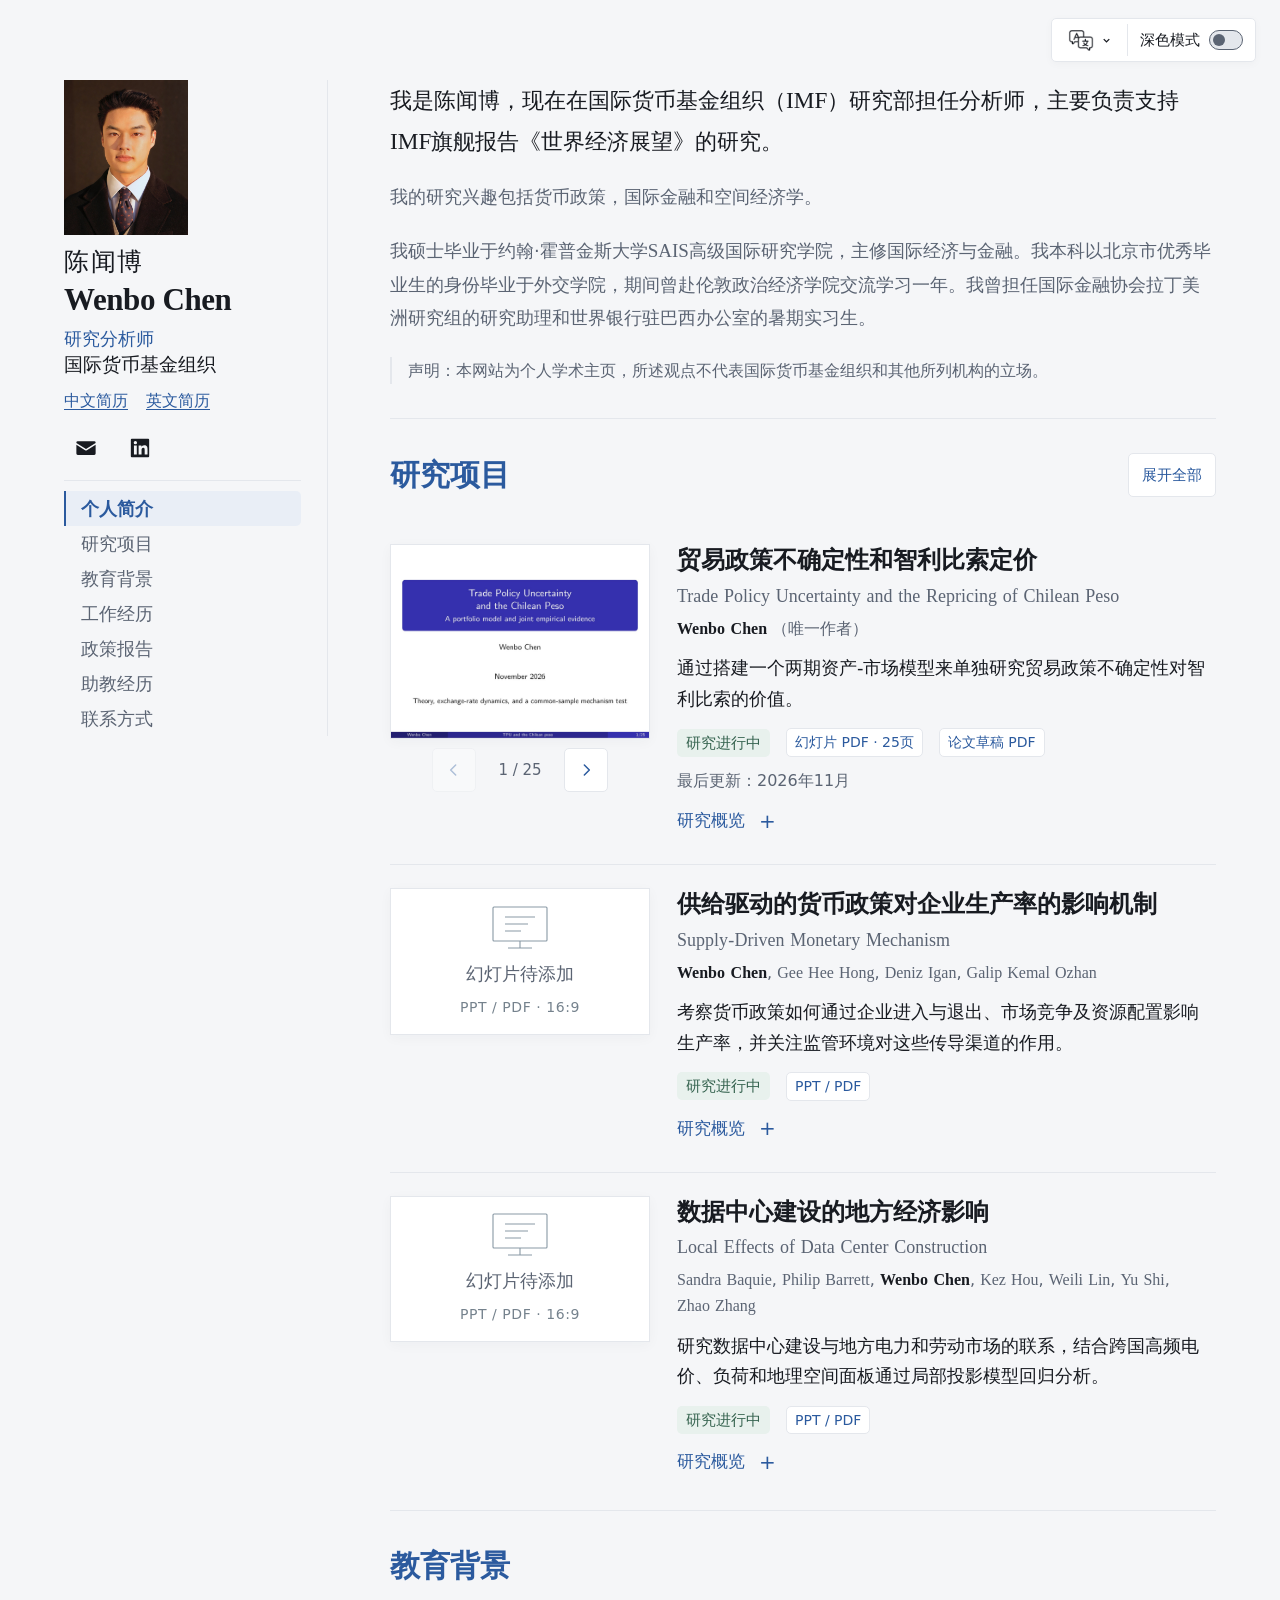
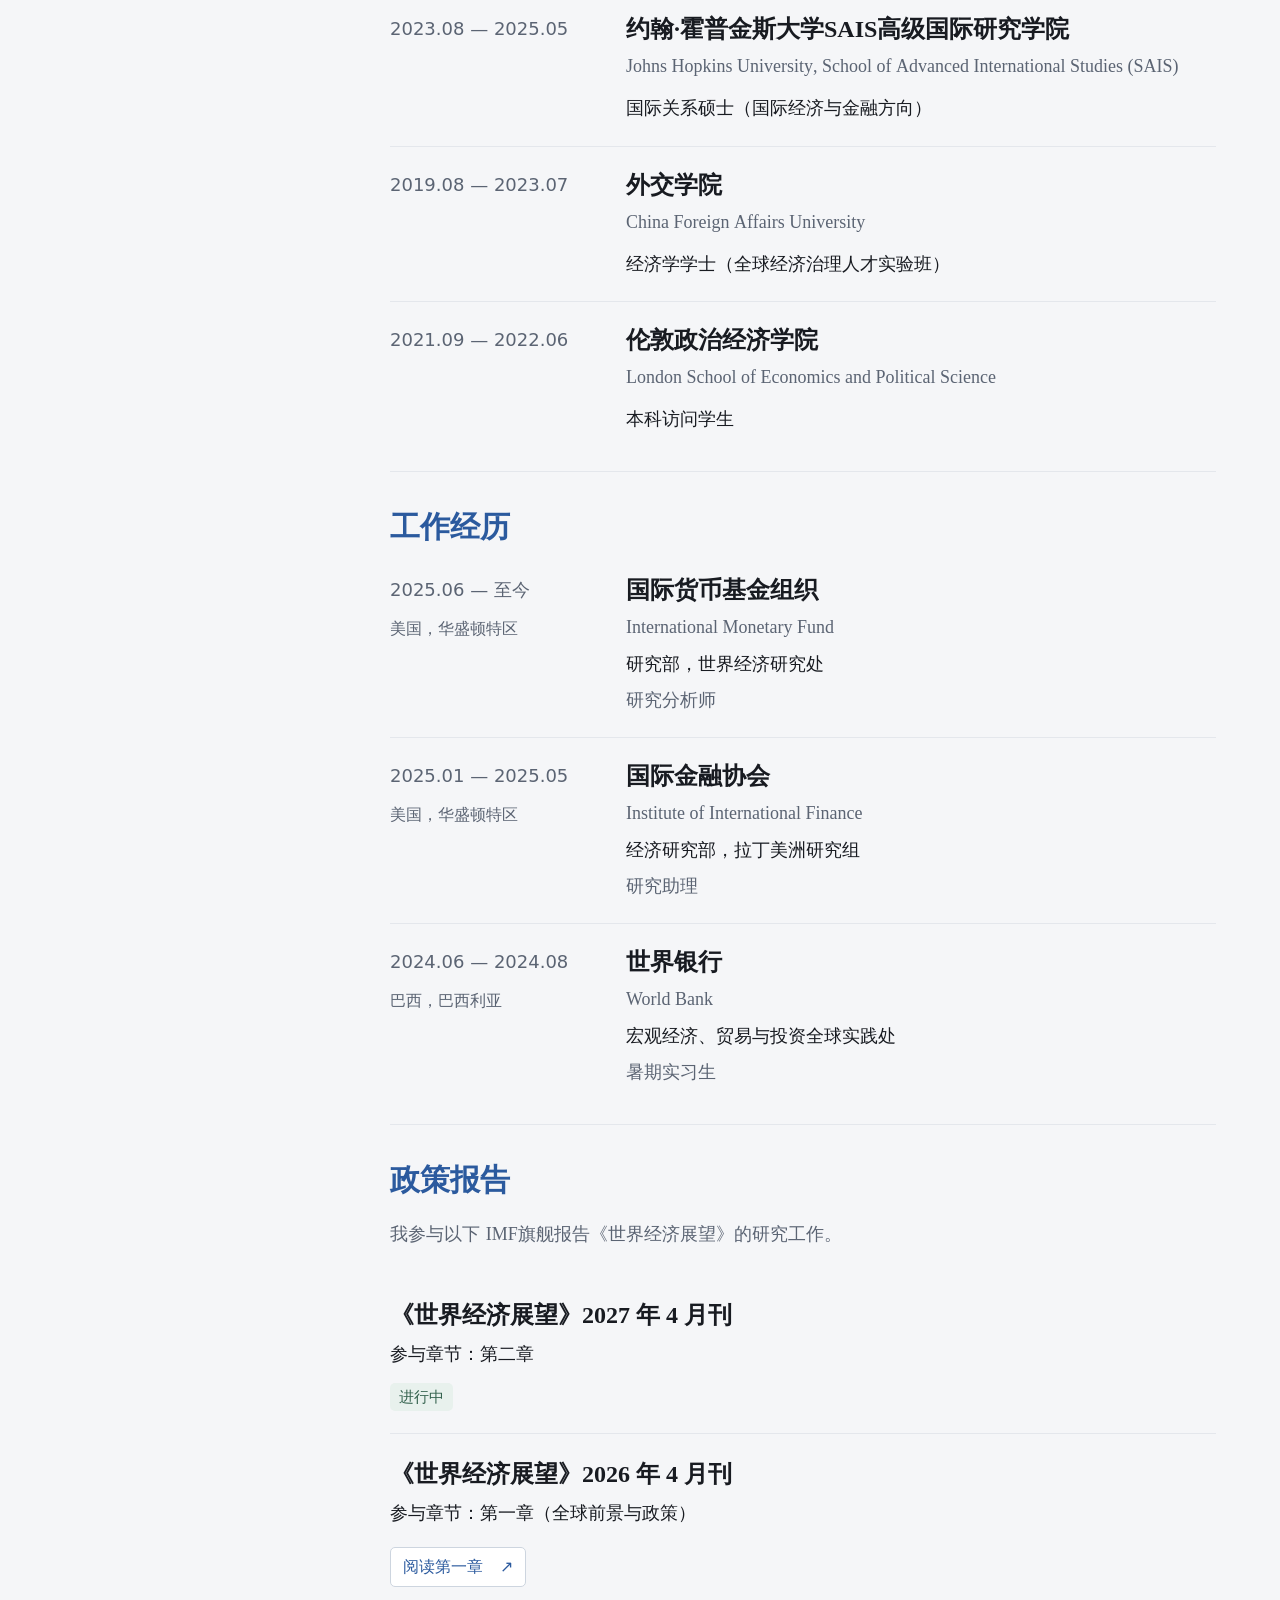
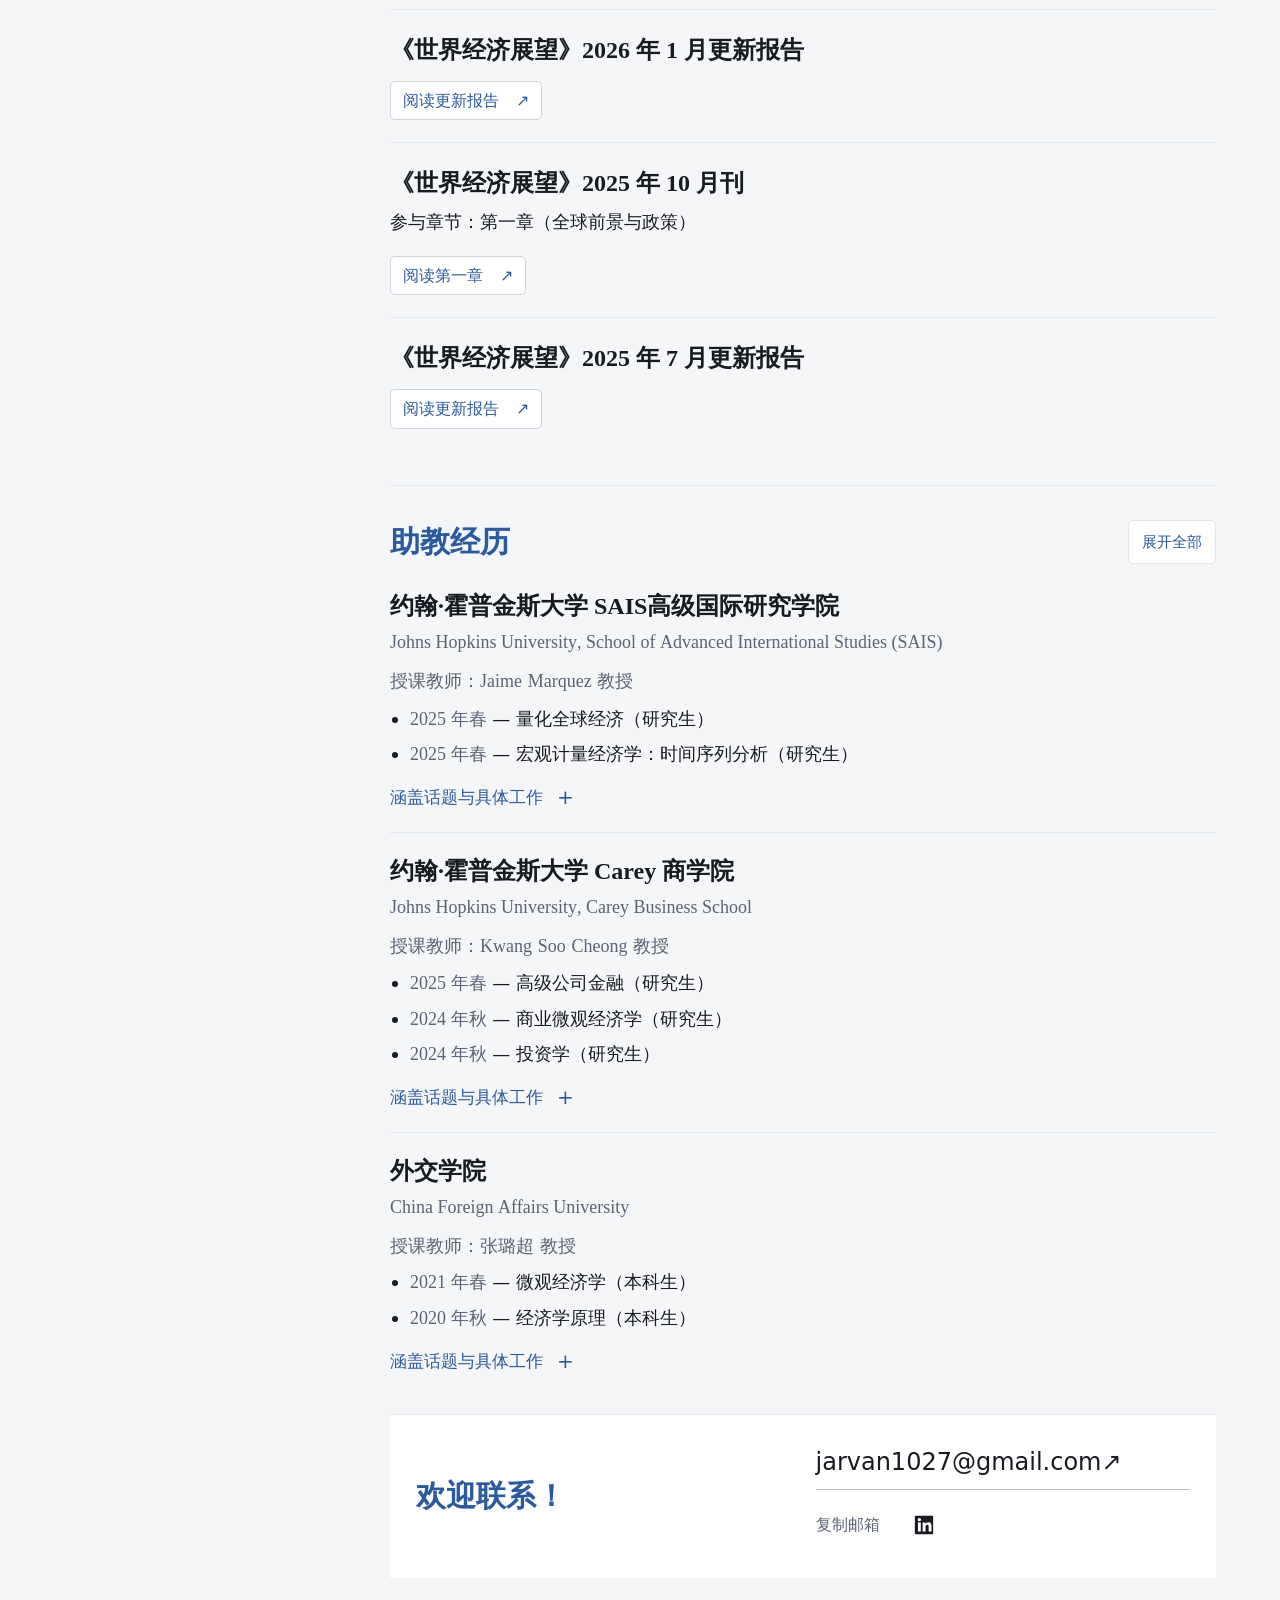
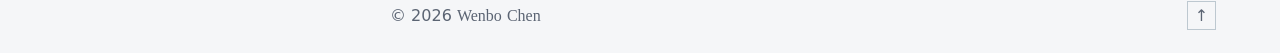
==== commit f0569651: "Update November 2026 TPU slides and add working draft" ====
--- a/index.html
+++ b/index.html
@@ -78,7 +78,7 @@
 <p class="bio-disclaimer" data-zh="声明：本网站为个人学术主页，所述观点不代表国际货币基金组织和其他所列机构的立场。" data-en="Disclaimer: This is a personal academic website. The views expressed do not represent the positions of the International Monetary Fund or the other institutions listed.">声明：本网站为个人学术主页，所述观点不代表国际货币基金组织和其他所列机构的立场。</p>
 </section>
 <section class="research-section section" id="research" aria-labelledby="research-heading"><div class="section-heading"><h2 id="research-heading" data-zh="研究项目" data-en="Research Projects">研究项目</h2><button class="research-toggle" id="toggle-research" type="button" aria-expanded="false" aria-controls="tpu-details monetary-details energy-details" data-zh="展开全部" data-en="Expand all" hidden>展开全部</button></div><div class="research-list">
-<article class="project-category" aria-labelledby="tpu-title"><div class="presentation-row"><div class="slide-deck" id="tpu-slide-deck" role="group" aria-label="研究幻灯片预览" data-label-zh="研究幻灯片预览" data-label-en="Research slide preview"><a class="slide-preview slide-preview-linked" id="tpu-slide-link" href="assets/wenbo-chen-tpu-theory-slides.pdf#page=1" target="_blank" rel="noopener" aria-label="打开研究幻灯片（PDF，15页）" title="打开研究幻灯片（PDF，15页）" data-label-zh="打开研究幻灯片（PDF，15页）" data-label-en="Open research slides (PDF, 15 pages)"><img id="tpu-slide-image" src="assets/tpu-slides/page-01.jpg" alt="Trade Policy Uncertainty and the Chilean Peso — Wenbo Chen" width="1200" height="900" loading="lazy"></a><div class="slide-controls" id="tpu-slide-controls" hidden><button class="slide-arrow" id="tpu-slide-prev" type="button" aria-label="上一页" title="上一页" data-label-zh="上一页" data-label-en="Previous slide" aria-controls="tpu-slide-image" disabled><svg viewBox="0 0 24 24" width="20" height="20" aria-hidden="true" focusable="false"><path d="m14 6-6 6 6 6" fill="none" stroke="currentColor" stroke-width="1.8" stroke-linecap="round" stroke-linejoin="round"/></svg></button><output class="slide-page" id="tpu-slide-page" aria-live="polite" aria-atomic="true">1 / 15</output><button class="slide-arrow" id="tpu-slide-next" type="button" aria-label="下一页" title="下一页" data-label-zh="下一页" data-label-en="Next slide" aria-controls="tpu-slide-image"><svg viewBox="0 0 24 24" width="20" height="20" aria-hidden="true" focusable="false"><path d="m10 6 6 6-6 6" fill="none" stroke="currentColor" stroke-width="1.8" stroke-linecap="round" stroke-linejoin="round"/></svg></button></div></div><div class="presentation-info"><h3 id="tpu-title" class="presentation-title" data-zh="贸易政策不确定性和智利比索定价" data-en="Trade Policy Uncertainty and the Repricing of Chilean Peso">贸易政策不确定性和智利比索定价</h3><p class="english-name project-english" lang="en">Trade Policy Uncertainty and the Repricing of Chilean Peso</p><p class="project-authors"><span class="author-name" lang="en"><strong>Wenbo Chen</strong></span> <span data-zh="（唯一作者）" data-en="(Sole author)">（唯一作者）</span></p><p class="presentation-description" data-zh="通过搭建一个两期资产-市场模型来单独研究贸易政策不确定性对智利比索的价值。" data-en="We develop a two-period asset-market model to isolate the effect of trade policy uncertainty on the current value of the Chilean peso.">通过搭建一个两期资产-市场模型来单独研究贸易政策不确定性对智利比索的价值。</p><div class="presentation-meta"><span class="project-status" data-zh="研究进行中" data-en="Research in progress">研究进行中</span><a class="material-format" href="assets/wenbo-chen-tpu-theory-slides.pdf" target="_blank" rel="noopener" data-zh="幻灯片 PDF · 15页" data-en="Slides PDF · 15 pages">幻灯片 PDF · 15页</a></div><details class="project-details" id="tpu-details"><summary><span data-zh="研究概览" data-en="Research overview">研究概览</span><span class="plus" aria-hidden="true">+</span></summary><div class="details-content"><p data-zh="通过构建一个两期资产市场模型，单独考察贸易政策不确定性对智利比索当前价值的影响。风险厌恶的投资者在安全的美元资产和美元收益不确定的比索资产之间配置财富，当前汇率由比索资产市场的出清条件决定。当投资者整体承担的比索风险净敞口为正时，期末比索美元价值分布的保均值扩散（即均值不变而分布更加分散）会降低比索的当前价值。如果比索资产能够对冲投资者整体的背景负债，则结论相反。这些均衡预测取决于特定条件；模型既未确定总体敞口的符号，也未建立观测到的贸易政策不确定性（TPU）指数与货币风险之间的映射关系。" data-en="We develop a two-period asset-market model to isolate the effect of trade policy uncertainty on the current value of the Chilean peso. Risk-averse investors allocate wealth between a safe dollar asset and a peso asset with an uncertain dollar payoff. The current exchange rate clears the peso-asset market. When investors collectively bear a positive net exposure to peso risk, a mean-preserving increase in the dispersion of the terminal dollar value of the peso lowers its current value. The opposite result obtains when the peso asset provides a hedge against investors’ aggregate background liabilities. These are conditional equilibrium predictions; neither the sign of aggregate exposure nor the mapping from the observed TPU index into currency risk is established by the model.">通过构建一个两期资产市场模型，单独考察贸易政策不确定性对智利比索当前价值的影响。风险厌恶的投资者在安全的美元资产和美元收益不确定的比索资产之间配置财富，当前汇率由比索资产市场的出清条件决定。当投资者整体承担的比索风险净敞口为正时，期末比索美元价值分布的保均值扩散（即均值不变而分布更加分散）会降低比索的当前价值。如果比索资产能够对冲投资者整体的背景负债，则结论相反。这些均衡预测取决于特定条件；模型既未确定总体敞口的符号，也未建立观测到的贸易政策不确定性（TPU）指数与货币风险之间的映射关系。</p><p style="margin-top:14px" data-zh="这一机制属于汇率决定的资产组合理论。Gabaix 和 Maggiori（2015）提出了更广泛的理论，说明金融中介的风险敞口与风险承担能力如何影响汇率。本研究的模型是一个独立且刻意保持简洁的局部均衡模型，在不预设简约形式的货币需求方程的情况下，从预期效用出发，同时推导资产组合需求与当前汇率。" data-en="The mechanism belongs to the portfolio approach to exchange-rate determination. Gabaix and Maggiori (2015) provide a broader theory in which financial intermediaries’ exposures and capacity to bear risk affect exchange rates. The model below is a separate, deliberately small partial-equilibrium construction. It derives both portfolio demand and the current exchange rate from expected utility without imposing a reduced-form currency-demand equation.">这一机制属于汇率决定的资产组合理论。Gabaix 和 Maggiori（2015）提出了更广泛的理论，说明金融中介的风险敞口与风险承担能力如何影响汇率。本研究的模型是一个独立且刻意保持简洁的局部均衡模型，在不预设简约形式的货币需求方程的情况下，从预期效用出发，同时推导资产组合需求与当前汇率。</p></div></details></div></div></article>
+<article class="project-category" aria-labelledby="tpu-title"><div class="presentation-row"><div class="slide-deck" id="tpu-slide-deck" role="group" aria-label="研究幻灯片预览" data-label-zh="研究幻灯片预览" data-label-en="Research slide preview"><a class="slide-preview slide-preview-linked" id="tpu-slide-link" href="assets/wenbo-chen-tpu-slides-202611.pdf#page=1" target="_blank" rel="noopener" aria-label="打开研究幻灯片（PDF，25页）" title="打开研究幻灯片（PDF，25页）" data-label-zh="打开研究幻灯片（PDF，25页）" data-label-en="Open research slides (PDF, 25 pages)"><img id="tpu-slide-image" src="assets/tpu-slides-202611/page-01.jpg" alt="Trade Policy Uncertainty and the Chilean Peso — Wenbo Chen" width="1200" height="900" loading="lazy"></a><div class="slide-controls" id="tpu-slide-controls" hidden><button class="slide-arrow" id="tpu-slide-prev" type="button" aria-label="上一页" title="上一页" data-label-zh="上一页" data-label-en="Previous slide" aria-controls="tpu-slide-image" disabled><svg viewBox="0 0 24 24" width="20" height="20" aria-hidden="true" focusable="false"><path d="m14 6-6 6 6 6" fill="none" stroke="currentColor" stroke-width="1.8" stroke-linecap="round" stroke-linejoin="round"/></svg></button><output class="slide-page" id="tpu-slide-page" aria-live="polite" aria-atomic="true">1 / 25</output><button class="slide-arrow" id="tpu-slide-next" type="button" aria-label="下一页" title="下一页" data-label-zh="下一页" data-label-en="Next slide" aria-controls="tpu-slide-image"><svg viewBox="0 0 24 24" width="20" height="20" aria-hidden="true" focusable="false"><path d="m10 6 6 6-6 6" fill="none" stroke="currentColor" stroke-width="1.8" stroke-linecap="round" stroke-linejoin="round"/></svg></button></div></div><div class="presentation-info"><h3 id="tpu-title" class="presentation-title" data-zh="贸易政策不确定性和智利比索定价" data-en="Trade Policy Uncertainty and the Repricing of Chilean Peso">贸易政策不确定性和智利比索定价</h3><p class="english-name project-english" lang="en">Trade Policy Uncertainty and the Repricing of Chilean Peso</p><p class="project-authors"><span class="author-name" lang="en"><strong>Wenbo Chen</strong></span> <span data-zh="（唯一作者）" data-en="(Sole author)">（唯一作者）</span></p><p class="presentation-description" data-zh="通过搭建一个两期资产-市场模型来单独研究贸易政策不确定性对智利比索的价值。" data-en="We develop a two-period asset-market model to isolate the effect of trade policy uncertainty on the current value of the Chilean peso.">通过搭建一个两期资产-市场模型来单独研究贸易政策不确定性对智利比索的价值。</p><div class="presentation-meta"><span class="project-status" data-zh="研究进行中" data-en="Research in progress">研究进行中</span><a class="material-format" href="assets/wenbo-chen-tpu-slides-202611.pdf" target="_blank" rel="noopener" data-zh="幻灯片 PDF · 25页" data-en="Slides PDF · 25 pages">幻灯片 PDF · 25页</a><a class="material-format" href="assets/wenbo-chen-tpu-draft-202611.pdf" target="_blank" rel="noopener" data-zh="论文草稿 PDF" data-en="Draft PDF">论文草稿 PDF</a><span data-zh="最后更新：2026年11月" data-en="Last updated: November 2026">最后更新：2026年11月</span></div><details class="project-details" id="tpu-details"><summary><span data-zh="研究概览" data-en="Research overview">研究概览</span><span class="plus" aria-hidden="true">+</span></summary><div class="details-content"><p data-zh="通过构建一个两期资产市场模型，单独考察贸易政策不确定性对智利比索当前价值的影响。风险厌恶的投资者在安全的美元资产和美元收益不确定的比索资产之间配置财富，当前汇率由比索资产市场的出清条件决定。当投资者整体承担的比索风险净敞口为正时，期末比索美元价值分布的保均值扩散（即均值不变而分布更加分散）会降低比索的当前价值。如果比索资产能够对冲投资者整体的背景负债，则结论相反。这些均衡预测取决于特定条件；模型既未确定总体敞口的符号，也未建立观测到的贸易政策不确定性（TPU）指数与货币风险之间的映射关系。" data-en="We develop a two-period asset-market model to isolate the effect of trade policy uncertainty on the current value of the Chilean peso. Risk-averse investors allocate wealth between a safe dollar asset and a peso asset with an uncertain dollar payoff. The current exchange rate clears the peso-asset market. When investors collectively bear a positive net exposure to peso risk, a mean-preserving increase in the dispersion of the terminal dollar value of the peso lowers its current value. The opposite result obtains when the peso asset provides a hedge against investors’ aggregate background liabilities. These are conditional equilibrium predictions; neither the sign of aggregate exposure nor the mapping from the observed TPU index into currency risk is established by the model.">通过构建一个两期资产市场模型，单独考察贸易政策不确定性对智利比索当前价值的影响。风险厌恶的投资者在安全的美元资产和美元收益不确定的比索资产之间配置财富，当前汇率由比索资产市场的出清条件决定。当投资者整体承担的比索风险净敞口为正时，期末比索美元价值分布的保均值扩散（即均值不变而分布更加分散）会降低比索的当前价值。如果比索资产能够对冲投资者整体的背景负债，则结论相反。这些均衡预测取决于特定条件；模型既未确定总体敞口的符号，也未建立观测到的贸易政策不确定性（TPU）指数与货币风险之间的映射关系。</p><p style="margin-top:14px" data-zh="这一机制属于汇率决定的资产组合理论。Gabaix 和 Maggiori（2015）提出了更广泛的理论，说明金融中介的风险敞口与风险承担能力如何影响汇率。本研究的模型是一个独立且刻意保持简洁的局部均衡模型，在不预设简约形式的货币需求方程的情况下，从预期效用出发，同时推导资产组合需求与当前汇率。" data-en="The mechanism belongs to the portfolio approach to exchange-rate determination. Gabaix and Maggiori (2015) provide a broader theory in which financial intermediaries’ exposures and capacity to bear risk affect exchange rates. The model below is a separate, deliberately small partial-equilibrium construction. It derives both portfolio demand and the current exchange rate from expected utility without imposing a reduced-form currency-demand equation.">这一机制属于汇率决定的资产组合理论。Gabaix 和 Maggiori（2015）提出了更广泛的理论，说明金融中介的风险敞口与风险承担能力如何影响汇率。本研究的模型是一个独立且刻意保持简洁的局部均衡模型，在不预设简约形式的货币需求方程的情况下，从预期效用出发，同时推导资产组合需求与当前汇率。</p></div></details></div></div></article>
 <article class="project-category" aria-labelledby="monetary-title"><div class="presentation-row"><div class="slide-preview"><svg viewBox="0 0 64 48" width="64" height="48" aria-hidden="true" focusable="false"><rect x="5" y="4" width="54" height="34" rx="1"/><path d="M20 45h24M32 38v7M17 14h30M17 21h23M17 28h16"/></svg><span class="slide-placeholder-label" data-zh="幻灯片待添加" data-en="Slides to be added">幻灯片待添加</span><span class="slide-format">PPT / PDF · 16:9</span></div><div class="presentation-info"><h3 id="monetary-title" class="presentation-title" data-zh="供给驱动的货币政策对企业生产率的影响机制" data-en="Supply-Driven Monetary Mechanism">供给驱动的货币政策对企业生产率的影响机制</h3><p class="english-name project-english" lang="en">Supply-Driven Monetary Mechanism</p><p class="project-authors" lang="en"><span class="author-name"><strong>Wenbo Chen</strong></span>, <span class="author-name">Gee Hee Hong</span>, <span class="author-name">Deniz Igan</span>, <span class="author-name">Galip Kemal Ozhan</span></p><p class="presentation-description" data-zh="考察货币政策如何通过企业进入与退出、市场竞争及资源配置影响生产率，并关注监管环境对这些传导渠道的作用。" data-en="Examining how monetary policy affects productivity through firm entry and exit, market competition, and resource allocation, and how regulation shapes these transmission channels.">考察货币政策如何通过企业进入与退出、市场竞争及资源配置影响生产率，并关注监管环境对这些传导渠道的作用。</p><div class="presentation-meta"><span class="project-status" data-zh="研究进行中" data-en="Research in progress">研究进行中</span><span class="material-format">PPT / PDF</span></div><details class="project-details" id="monetary-details"><summary><span data-zh="研究概览" data-en="Research overview">研究概览</span><span class="plus" aria-hidden="true">+</span></summary><div class="details-content"><p data-zh="相关工作包括跨国企业数据处理、生产率估计、货币政策立场指标构建，以及动态响应分析。" data-en="Related work includes cross-country firm data processing, productivity estimation, monetary policy stance measures, and dynamic response analysis.">相关工作包括跨国企业数据处理、生产率估计、货币政策立场指标构建，以及动态响应分析。</p></div></details></div></div></article>
 <article class="project-category" aria-labelledby="energy-title"><div class="presentation-row"><div class="slide-preview"><svg viewBox="0 0 64 48" width="64" height="48" aria-hidden="true" focusable="false"><rect x="5" y="4" width="54" height="34" rx="1"/><path d="M20 45h24M32 38v7M17 14h30M17 21h23M17 28h16"/></svg><span class="slide-placeholder-label" data-zh="幻灯片待添加" data-en="Slides to be added">幻灯片待添加</span><span class="slide-format">PPT / PDF · 16:9</span></div><div class="presentation-info"><h3 id="energy-title" class="presentation-title" data-zh="数据中心建设的地方经济影响" data-en="Local Effects of Data Center Construction">数据中心建设的地方经济影响</h3><p class="english-name project-english" lang="en">Local Effects of Data Center Construction</p><p class="project-authors" lang="en"><span class="author-name">Sandra Baquie</span>, <span class="author-name">Philip Barrett</span>, <span class="author-name"><strong>Wenbo Chen</strong></span>, <span class="author-name">Kez Hou</span>, <span class="author-name">Weili Lin</span>, <span class="author-name">Yu Shi</span>, <span class="author-name">Zhao Zhang</span></p><p class="presentation-description" data-zh="研究数据中心建设与地方电力和劳动市场的联系，结合跨国高频电价、负荷和地理空间面板通过局部投影模型回归分析。" data-en="Studying the links between data center construction and local electricity and labor markets through local projection regressions using cross-country panel data on high-frequency electricity prices, load, and geospatial information.">研究数据中心建设与地方电力和劳动市场的联系，结合跨国高频电价、负荷和地理空间面板通过局部投影模型回归分析。</p><div class="presentation-meta"><span class="project-status" data-zh="研究进行中" data-en="Research in progress">研究进行中</span><span class="material-format">PPT / PDF</span></div><details class="project-details" id="energy-details"><summary><span data-zh="研究概览" data-en="Research overview">研究概览</span><span class="plus" aria-hidden="true">+</span></summary><div class="details-content"><p data-zh="相关工作包括整理跨国高频批发电价与用电负荷数据，统一时间频率、币种和计量单位，并结合基础设施与区位信息开展地理空间分析。" data-en="Related work includes harmonizing cross-country wholesale electricity prices and load, standardizing frequency, currencies and units, and conducting geospatial analysis using infrastructure and location data.">相关工作包括整理跨国高频批发电价与用电负荷数据，统一时间频率、币种和计量单位，并结合基础设施与区位信息开展地理空间分析。</p></div></details></div></div></article>
 </div></section>
@@ -92,9 +92,9 @@
 <article class="report-entry" aria-labelledby="report-2025-jul-heading"><div class="report-content"><h3 id="report-2025-jul-heading" data-zh="《世界经济展望》2025 年 7 月更新报告" data-en="World Economic Outlook Update, July 2025">《世界经济展望》2025 年 7 月更新报告</h3><a class="report-link" href="https://www.imf.org/-/media/files/publications/weo/2025/update/july/english/text.pdf" target="_blank" rel="noopener noreferrer" type="application/pdf" aria-describedby="report-2025-jul-heading"><span data-zh="阅读更新报告" data-en="Read the update">阅读更新报告</span><span aria-hidden="true">↗</span></a></div></article>
 </div></section>
 <section class="teaching-section section" id="teaching" aria-labelledby="teaching-heading"><div class="teaching-intro"><div class="section-heading"><h2 id="teaching-heading" data-zh="助教经历" data-en="Teaching Assistant Experience">助教经历</h2><button class="research-toggle" id="toggle-teaching" type="button" aria-expanded="false" aria-controls="teaching-sais-details teaching-carey-details teaching-cfau-details" data-zh="展开全部" data-en="Expand all" hidden>展开全部</button></div><div class="teaching-groups">
-<article class="teaching-school" aria-labelledby="teaching-sais-heading"><h3 id="teaching-sais-heading" data-zh="约翰·霍普金斯大学 SAIS高级国际研究学院" data-en="Johns Hopkins University, School of Advanced International Studies (SAIS)">约翰·霍普金斯大学 SAIS高级国际研究学院</h3><p class="english-name institution-english" lang="en">Johns Hopkins University, School of Advanced International Studies (SAIS)</p><p class="teaching-instructor" data-zh="授课教师：Jaime Marquez 教授" data-en="Instructor: Prof. Jaime Marquez">授课教师：Jaime Marquez 教授</p><ul class="teaching-courses"><li><span class="course-term" data-zh="2025 年春" data-en="Spring 2025">2025 年春</span><span aria-hidden="true"> — </span><span class="course-name" data-zh="量化全球经济（研究生）" data-en="Quantitative Global Economics (graduate)">量化全球经济（研究生）</span></li><li><span class="course-term" data-zh="2025 年春" data-en="Spring 2025">2025 年春</span><span aria-hidden="true"> — </span><span class="course-name" data-zh="宏观计量经济学：时间序列分析（研究生）" data-en="Macro Econometrics: Time Series Analysis (graduate)">宏观计量经济学：时间序列分析（研究生）</span></li></ul><details class="project-details teaching-disclosure" id="teaching-sais-details"><summary><span data-zh="涵盖话题与具体工作" data-en="Topics and responsibilities">涵盖话题与具体工作</span><span class="plus" aria-hidden="true">+</span></summary><div class="teaching-details"><p><strong data-zh="涵盖话题：" data-en="Topics: ">涵盖话题：</strong><span data-zh="数据清洗与预处理、VAR 与 VECM 模型、固定效应回归、政策模拟，以及石油价格与汇率预测、泰勒规则等宏观经济应用。" data-en="Data cleaning and preprocessing; VAR and VECM models; fixed-effects regressions; policy simulations; and macroeconomic applications including oil-price and exchange-rate forecasting and the Taylor rule.">数据清洗与预处理、VAR 与 VECM 模型、固定效应回归、政策模拟，以及石油价格与汇率预测、泰勒规则等宏观经济应用。</span></p><p><strong data-zh="具体工作：" data-en="Responsibilities: ">具体工作：</strong><span data-zh="预处理 IMF、美联储等来源的经济数据，为学生作业准备 Stata 工作文件；主持 Stata、PcGive 和 Excel 培训课，讲解相关方法及其在宏观经济研究中的应用。" data-en="Preprocessed economic data from the IMF, the Federal Reserve, and other sources, and prepared Stata work files for student assignments. Led training sessions in Stata, PcGive, and Excel, explaining methods and their applications in macroeconomic research.">预处理 IMF、美联储等来源的经济数据，为学生作业准备 Stata 工作文件；主持 Stata、PcGive 和 Excel 培训课，讲解相关方法及其在宏观经济研究中的应用。</span></p></div></details></article>
-<article class="teaching-school" aria-labelledby="teaching-carey-heading"><h3 id="teaching-carey-heading" data-zh="约翰·霍普金斯大学 Carey 商学院" data-en="Johns Hopkins University, Carey Business School">约翰·霍普金斯大学 Carey 商学院</h3><p class="english-name institution-english" lang="en">Johns Hopkins University, Carey Business School</p><p class="teaching-instructor" data-zh="授课教师：Kwang Soo Cheong 教授" data-en="Instructor: Prof. Kwang Soo Cheong">授课教师：Kwang Soo Cheong 教授</p><ul class="teaching-courses"><li><span class="course-term" data-zh="2025 年春" data-en="Spring 2025">2025 年春</span><span aria-hidden="true"> — </span><span class="course-name" data-zh="高级公司金融（研究生）" data-en="Advanced Corporate Finance (graduate)">高级公司金融（研究生）</span></li><li><span class="course-term" data-zh="2024 年秋" data-en="Fall 2024">2024 年秋</span><span aria-hidden="true"> — </span><span class="course-name" data-zh="商业微观经济学（研究生）" data-en="Business Microeconomics (graduate)">商业微观经济学（研究生）</span></li><li><span class="course-term" data-zh="2024 年秋" data-en="Fall 2024">2024 年秋</span><span aria-hidden="true"> — </span><span class="course-name" data-zh="投资学（研究生）" data-en="Investments (graduate)">投资学（研究生）</span></li></ul><details class="project-details teaching-disclosure" id="teaching-carey-details"><summary><span data-zh="涵盖话题与具体工作" data-en="Topics and responsibilities">涵盖话题与具体工作</span><span class="plus" aria-hidden="true">+</span></summary><div class="teaching-details"><p><strong data-zh="涵盖话题：" data-en="Topics: ">涵盖话题：</strong><span data-zh="DCF 与 DDM 估值、有效前沿与投资组合最优化、Fama–French 三因子模型、有税与无税条件下的 MM 理论、博弈论，以及完全与不完全竞争市场理论。" data-en="DCF and DDM valuation; the efficient frontier and portfolio optimization; the Fama–French three-factor model; Modigliani–Miller theory with and without taxes; game theory; and models of perfectly and imperfectly competitive markets.">DCF 与 DDM 估值、有效前沿与投资组合最优化、Fama–French 三因子模型、有税与无税条件下的 MM 理论、博弈论，以及完全与不完全竞争市场理论。</span></p><p><strong data-zh="具体工作：" data-en="Responsibilities: ">具体工作：</strong><span data-zh="录制经济与金融学理论复习及 Excel 建模教学视频；批改每周作业、案例研究中的 Excel 建模作业，以及期中和期末试卷。" data-en="Recorded review videos on economic and financial theory and Excel modeling techniques. Graded weekly assignments, Excel-based case studies, and midterm and final examinations.">录制经济与金融学理论复习及 Excel 建模教学视频；批改每周作业、案例研究中的 Excel 建模作业，以及期中和期末试卷。</span></p></div></details></article>
-<article class="teaching-school" aria-labelledby="teaching-cfau-heading"><h3 id="teaching-cfau-heading" data-zh="外交学院" data-en="China Foreign Affairs University">外交学院</h3><p class="english-name institution-english" lang="en">China Foreign Affairs University</p><p class="teaching-instructor" data-zh="授课教师：张璐超 教授" data-en="Instructor: Prof. Luchao Zhang (张璐超)">授课教师：张璐超 教授</p><ul class="teaching-courses"><li><span class="course-term" data-zh="2021 年春" data-en="Spring 2021">2021 年春</span><span aria-hidden="true"> — </span><span class="course-name" data-zh="微观经济学（本科生）" data-en="Microeconomics (undergraduate)">微观经济学（本科生）</span></li><li><span class="course-term" data-zh="2020 年秋" data-en="Fall 2020">2020 年秋</span><span aria-hidden="true"> — </span><span class="course-name" data-zh="经济学原理（本科生）" data-en="Principles of Economics (undergraduate)">经济学原理（本科生）</span></li></ul><details class="project-details teaching-disclosure" id="teaching-cfau-details"><summary><span data-zh="涵盖话题与具体工作" data-en="Topics and responsibilities">涵盖话题与具体工作</span><span class="plus" aria-hidden="true">+</span></summary><div class="teaching-details"><p><strong data-zh="涵盖话题：" data-en="Topics: ">涵盖话题：</strong><span data-zh="消费者选择、生产与成本、市场供求与均衡、完全竞争与垄断，以及外部性与公共品。" data-en="Consumer choice; production and costs; supply, demand, and market equilibrium; perfect competition and monopoly; and externalities and public goods.">消费者选择、生产与成本、市场供求与均衡、完全竞争与垄断，以及外部性与公共品。</span></p><p><strong data-zh="具体工作：" data-en="Responsibilities: ">具体工作：</strong><span data-zh="解答学生问题，批改每周作业以及期中和期末试卷。" data-en="Answered student questions and graded weekly assignments and midterm and final examinations.">解答学生问题，批改每周作业以及期中和期末试卷。</span></p></div></details></article>
+<article class="teaching-school" aria-labelledby="teaching-sais-heading"><h3 id="teaching-sais-heading"><a class="institution-link" href="https://sais.jhu.edu/" target="_blank" rel="noopener noreferrer" data-zh="约翰·霍普金斯大学 SAIS高级国际研究学院" data-en="Johns Hopkins University, School of Advanced International Studies (SAIS)">约翰·霍普金斯大学 SAIS高级国际研究学院</a></h3><p class="english-name institution-english" lang="en">Johns Hopkins University, School of Advanced International Studies (SAIS)</p><p class="teaching-instructor" data-zh="授课教师：Jaime Marquez 教授" data-en="Instructor: Prof. Jaime Marquez">授课教师：Jaime Marquez 教授</p><ul class="teaching-courses"><li><span class="course-term" data-zh="2025 年春" data-en="Spring 2025">2025 年春</span><span aria-hidden="true"> — </span><span class="course-name" data-zh="量化全球经济（研究生）" data-en="Quantitative Global Economics (graduate)">量化全球经济（研究生）</span></li><li><span class="course-term" data-zh="2025 年春" data-en="Spring 2025">2025 年春</span><span aria-hidden="true"> — </span><span class="course-name" data-zh="宏观计量经济学：时间序列分析（研究生）" data-en="Macro Econometrics: Time Series Analysis (graduate)">宏观计量经济学：时间序列分析（研究生）</span></li></ul><details class="project-details teaching-disclosure" id="teaching-sais-details"><summary><span data-zh="涵盖话题与具体工作" data-en="Topics and responsibilities">涵盖话题与具体工作</span><span class="plus" aria-hidden="true">+</span></summary><div class="teaching-details"><p><strong data-zh="涵盖话题：" data-en="Topics: ">涵盖话题：</strong><span data-zh="数据清洗与预处理、VAR 与 VECM 模型、固定效应回归、政策模拟，以及石油价格与汇率预测、泰勒规则等宏观经济应用。" data-en="Data cleaning and preprocessing; VAR and VECM models; fixed-effects regressions; policy simulations; and macroeconomic applications including oil-price and exchange-rate forecasting and the Taylor rule.">数据清洗与预处理、VAR 与 VECM 模型、固定效应回归、政策模拟，以及石油价格与汇率预测、泰勒规则等宏观经济应用。</span></p><p><strong data-zh="具体工作：" data-en="Responsibilities: ">具体工作：</strong><span data-zh="预处理 IMF、美联储等来源的经济数据，为学生作业准备 Stata 工作文件；主持 Stata、PcGive 和 Excel 培训课，讲解相关方法及其在宏观经济研究中的应用。" data-en="Preprocessed economic data from the IMF, the Federal Reserve, and other sources, and prepared Stata work files for student assignments. Led training sessions in Stata, PcGive, and Excel, explaining methods and their applications in macroeconomic research.">预处理 IMF、美联储等来源的经济数据，为学生作业准备 Stata 工作文件；主持 Stata、PcGive 和 Excel 培训课，讲解相关方法及其在宏观经济研究中的应用。</span></p></div></details></article>
+<article class="teaching-school" aria-labelledby="teaching-carey-heading"><h3 id="teaching-carey-heading"><a class="institution-link" href="https://carey.jhu.edu/" target="_blank" rel="noopener noreferrer" data-zh="约翰·霍普金斯大学 Carey 商学院" data-en="Johns Hopkins University, Carey Business School">约翰·霍普金斯大学 Carey 商学院</a></h3><p class="english-name institution-english" lang="en">Johns Hopkins University, Carey Business School</p><p class="teaching-instructor" data-zh="授课教师：Kwang Soo Cheong 教授" data-en="Instructor: Prof. Kwang Soo Cheong">授课教师：Kwang Soo Cheong 教授</p><ul class="teaching-courses"><li><span class="course-term" data-zh="2025 年春" data-en="Spring 2025">2025 年春</span><span aria-hidden="true"> — </span><span class="course-name" data-zh="高级公司金融（研究生）" data-en="Advanced Corporate Finance (graduate)">高级公司金融（研究生）</span></li><li><span class="course-term" data-zh="2024 年秋" data-en="Fall 2024">2024 年秋</span><span aria-hidden="true"> — </span><span class="course-name" data-zh="商业微观经济学（研究生）" data-en="Business Microeconomics (graduate)">商业微观经济学（研究生）</span></li><li><span class="course-term" data-zh="2024 年秋" data-en="Fall 2024">2024 年秋</span><span aria-hidden="true"> — </span><span class="course-name" data-zh="投资学（研究生）" data-en="Investments (graduate)">投资学（研究生）</span></li></ul><details class="project-details teaching-disclosure" id="teaching-carey-details"><summary><span data-zh="涵盖话题与具体工作" data-en="Topics and responsibilities">涵盖话题与具体工作</span><span class="plus" aria-hidden="true">+</span></summary><div class="teaching-details"><p><strong data-zh="涵盖话题：" data-en="Topics: ">涵盖话题：</strong><span data-zh="DCF 与 DDM 估值、有效前沿与投资组合最优化、Fama–French 三因子模型、有税与无税条件下的 MM 理论、博弈论，以及完全与不完全竞争市场理论。" data-en="DCF and DDM valuation; the efficient frontier and portfolio optimization; the Fama–French three-factor model; Modigliani–Miller theory with and without taxes; game theory; and models of perfectly and imperfectly competitive markets.">DCF 与 DDM 估值、有效前沿与投资组合最优化、Fama–French 三因子模型、有税与无税条件下的 MM 理论、博弈论，以及完全与不完全竞争市场理论。</span></p><p><strong data-zh="具体工作：" data-en="Responsibilities: ">具体工作：</strong><span data-zh="录制经济与金融学理论复习及 Excel 建模教学视频；批改每周作业、案例研究中的 Excel 建模作业，以及期中和期末试卷。" data-en="Recorded review videos on economic and financial theory and Excel modeling techniques. Graded weekly assignments, Excel-based case studies, and midterm and final examinations.">录制经济与金融学理论复习及 Excel 建模教学视频；批改每周作业、案例研究中的 Excel 建模作业，以及期中和期末试卷。</span></p></div></details></article>
+<article class="teaching-school" aria-labelledby="teaching-cfau-heading"><h3 id="teaching-cfau-heading"><a class="institution-link" href="https://www.cfau.edu.cn/" target="_blank" rel="noopener noreferrer" data-zh="外交学院" data-en="China Foreign Affairs University">外交学院</a></h3><p class="english-name institution-english" lang="en">China Foreign Affairs University</p><p class="teaching-instructor" data-zh="授课教师：张璐超 教授" data-en="Instructor: Prof. Luchao Zhang (张璐超)">授课教师：张璐超 教授</p><ul class="teaching-courses"><li><span class="course-term" data-zh="2021 年春" data-en="Spring 2021">2021 年春</span><span aria-hidden="true"> — </span><span class="course-name" data-zh="微观经济学（本科生）" data-en="Microeconomics (undergraduate)">微观经济学（本科生）</span></li><li><span class="course-term" data-zh="2020 年秋" data-en="Fall 2020">2020 年秋</span><span aria-hidden="true"> — </span><span class="course-name" data-zh="经济学原理（本科生）" data-en="Principles of Economics (undergraduate)">经济学原理（本科生）</span></li></ul><details class="project-details teaching-disclosure" id="teaching-cfau-details"><summary><span data-zh="涵盖话题与具体工作" data-en="Topics and responsibilities">涵盖话题与具体工作</span><span class="plus" aria-hidden="true">+</span></summary><div class="teaching-details"><p><strong data-zh="涵盖话题：" data-en="Topics: ">涵盖话题：</strong><span data-zh="消费者选择、生产与成本、市场供求与均衡、完全竞争与垄断，以及外部性与公共品。" data-en="Consumer choice; production and costs; supply, demand, and market equilibrium; perfect competition and monopoly; and externalities and public goods.">消费者选择、生产与成本、市场供求与均衡、完全竞争与垄断，以及外部性与公共品。</span></p><p><strong data-zh="具体工作：" data-en="Responsibilities: ">具体工作：</strong><span data-zh="解答学生问题，批改每周作业以及期中和期末试卷。" data-en="Answered student questions and graded weekly assignments and midterm and final examinations.">解答学生问题，批改每周作业以及期中和期末试卷。</span></p></div></details></article>
 </div></div></section>
 <section class="contact-section" id="contact" aria-labelledby="contact-heading"><div class="contact-inner"><div><h2 id="contact-heading" data-zh="欢迎联系！" data-en="Get in touch!">欢迎联系！</h2></div><div class="contact-links"><a class="email-link" href="mailto:jarvan1027@gmail.com">jarvan1027@gmail.com<span aria-hidden="true">↗</span></a><div class="contact-secondary"><button class="copy-email" id="copy-email" type="button" data-zh="复制邮箱" data-en="Copy email">复制邮箱</button><a class="icon-link contact-linkedin" href="https://www.linkedin.com/in/chen-wenbo/" target="_blank" rel="noopener noreferrer" data-label-zh="领英" data-label-en="LinkedIn" aria-label="领英" title="领英"><svg aria-hidden="true" focusable="false" xmlns="http://www.w3.org/2000/svg" width="24" height="24" viewBox="0 0 24 24" fill="currentColor"><path fill-rule="evenodd" d="M3 2h18a1 1 0 0 1 1 1v18a1 1 0 0 1-1 1H3a1 1 0 0 1-1-1V3a1 1 0 0 1 1-1Zm2.4 7.2h3.1v10H5.4Zm1.55-4.8a1.8 1.8 0 1 0 0 3.6 1.8 1.8 0 0 0 0-3.6Zm3.55 4.8h3v1.4c.5-.9 1.5-1.7 3.1-1.7 3.1 0 3.6 2 3.6 4.6v5.7h-3.1v-5.1c0-1.2 0-2.5-1.5-2.5s-1.9 1.2-1.9 2.4v5.2h-3.2Z" clip-rule="evenodd"/></svg></a><span class="copy-feedback" id="copy-feedback" role="status" aria-live="polite"></span></div></div></div></section>
 <footer class="footer"><div>© 2026 Wenbo Chen</div><a href="#home" class="back-top" aria-label="Back to top">↑</a></footer>
--- a/assets/style.css
+++ b/assets/style.css
@@ -140,3 +140,9 @@
 #teaching .course-term {
   font-family: Georgia, "Times New Roman", serif;
 }
+
+/* Section headings lead directly into their first entry. */
+.research-list > .project-category:first-child,
+.report-list > .report-entry:first-child {
+  border-top: 0;
+}
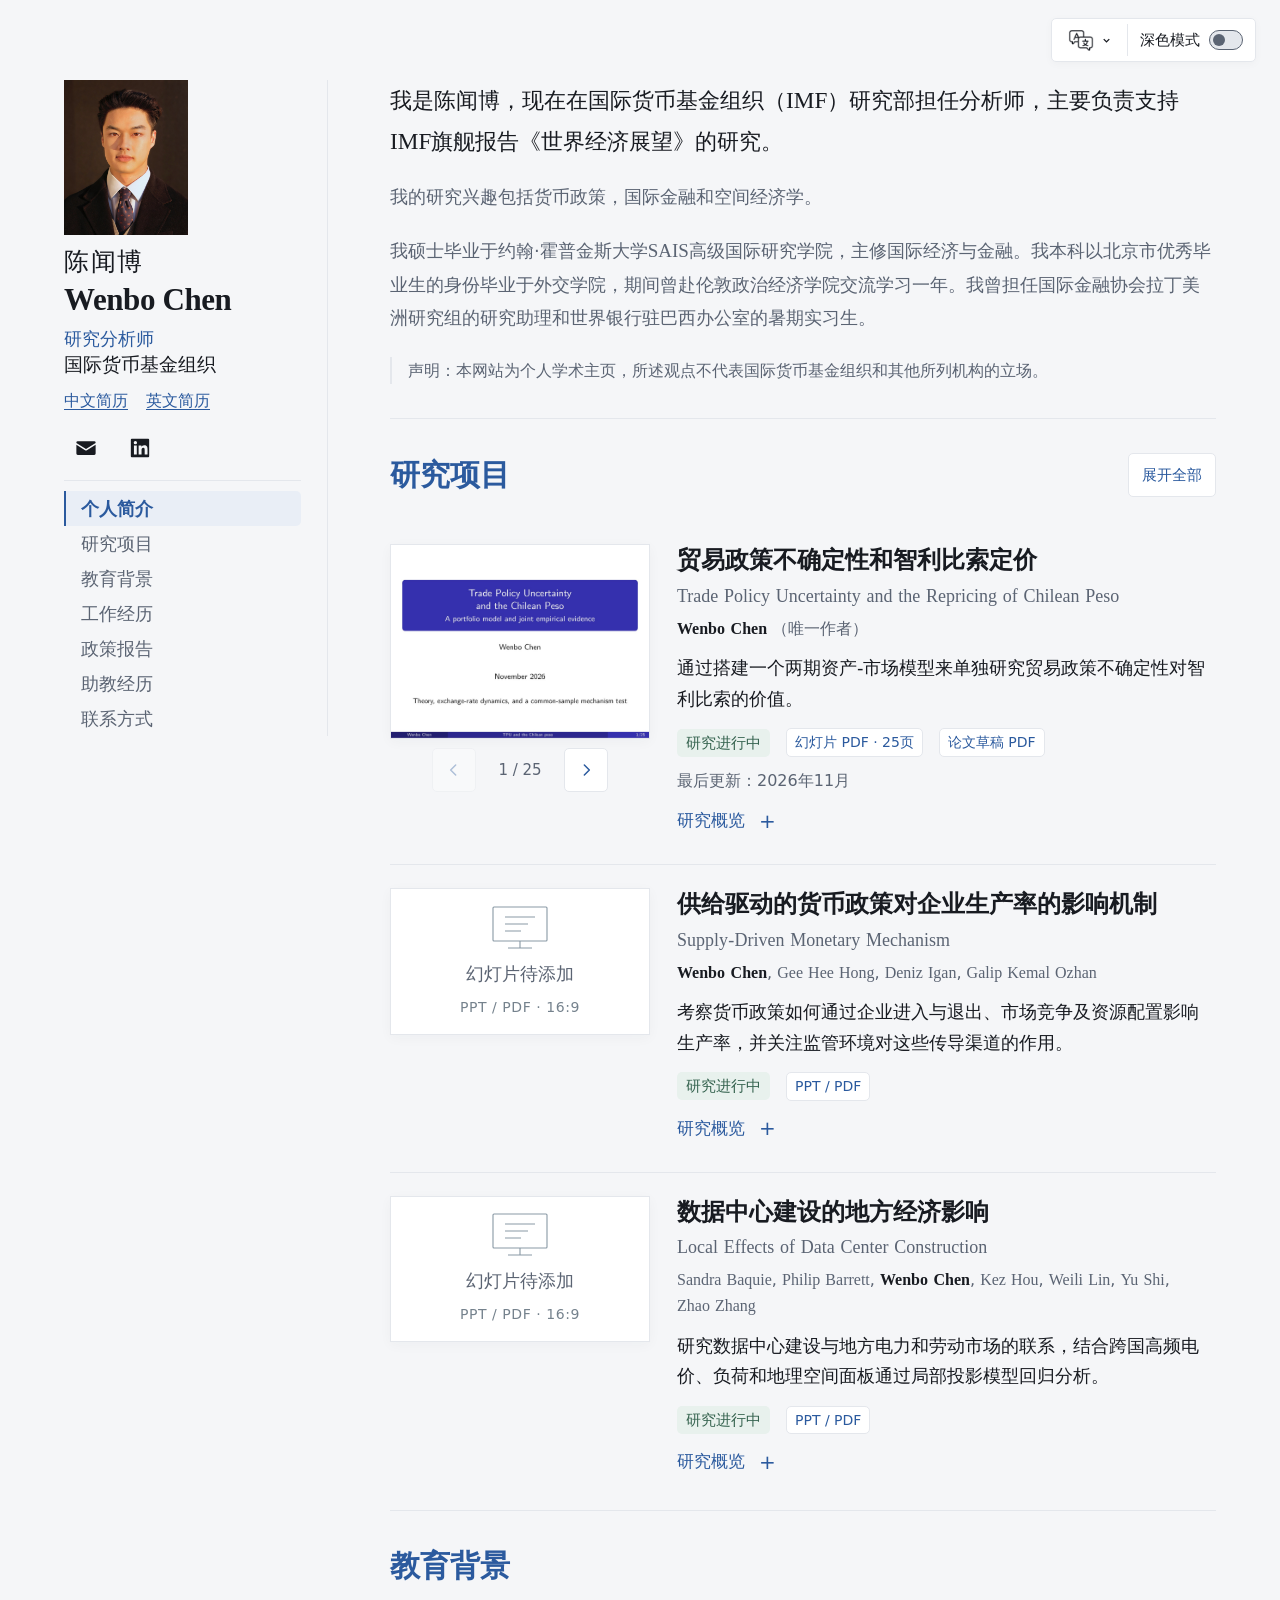
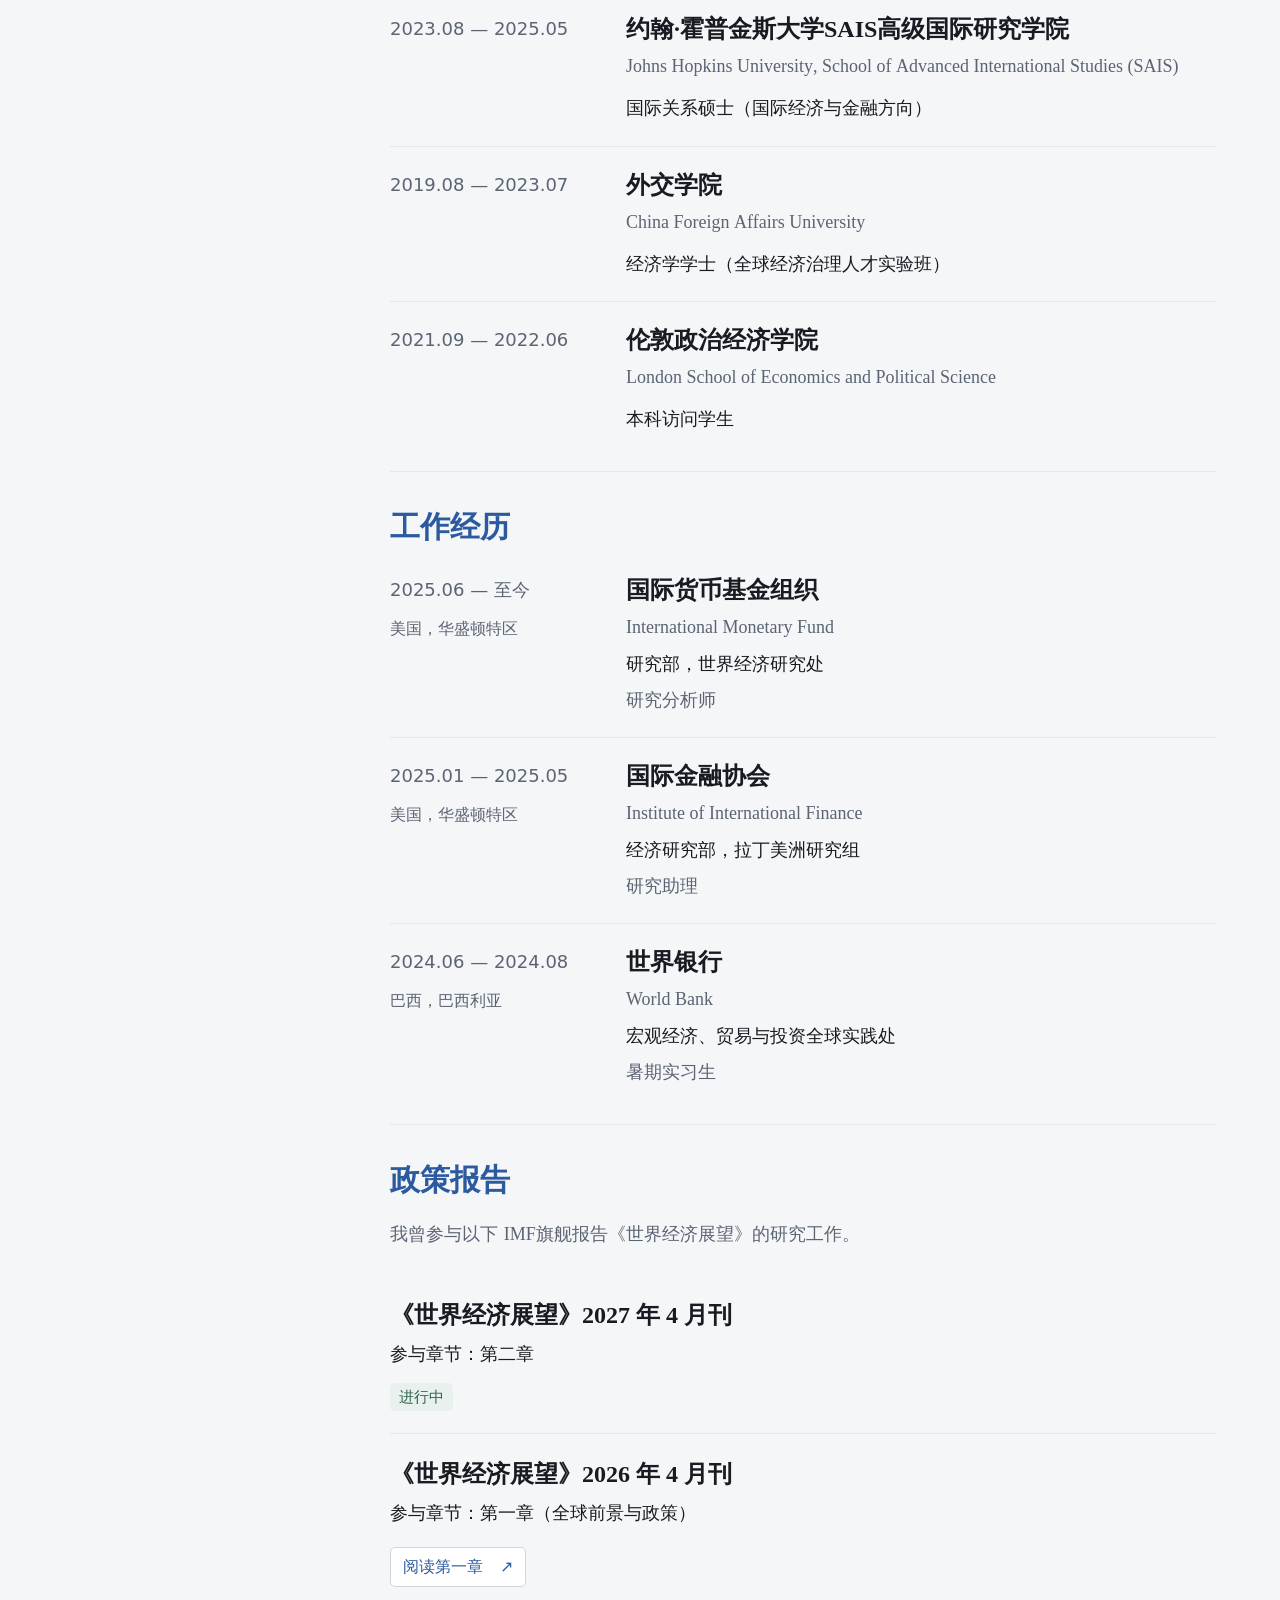
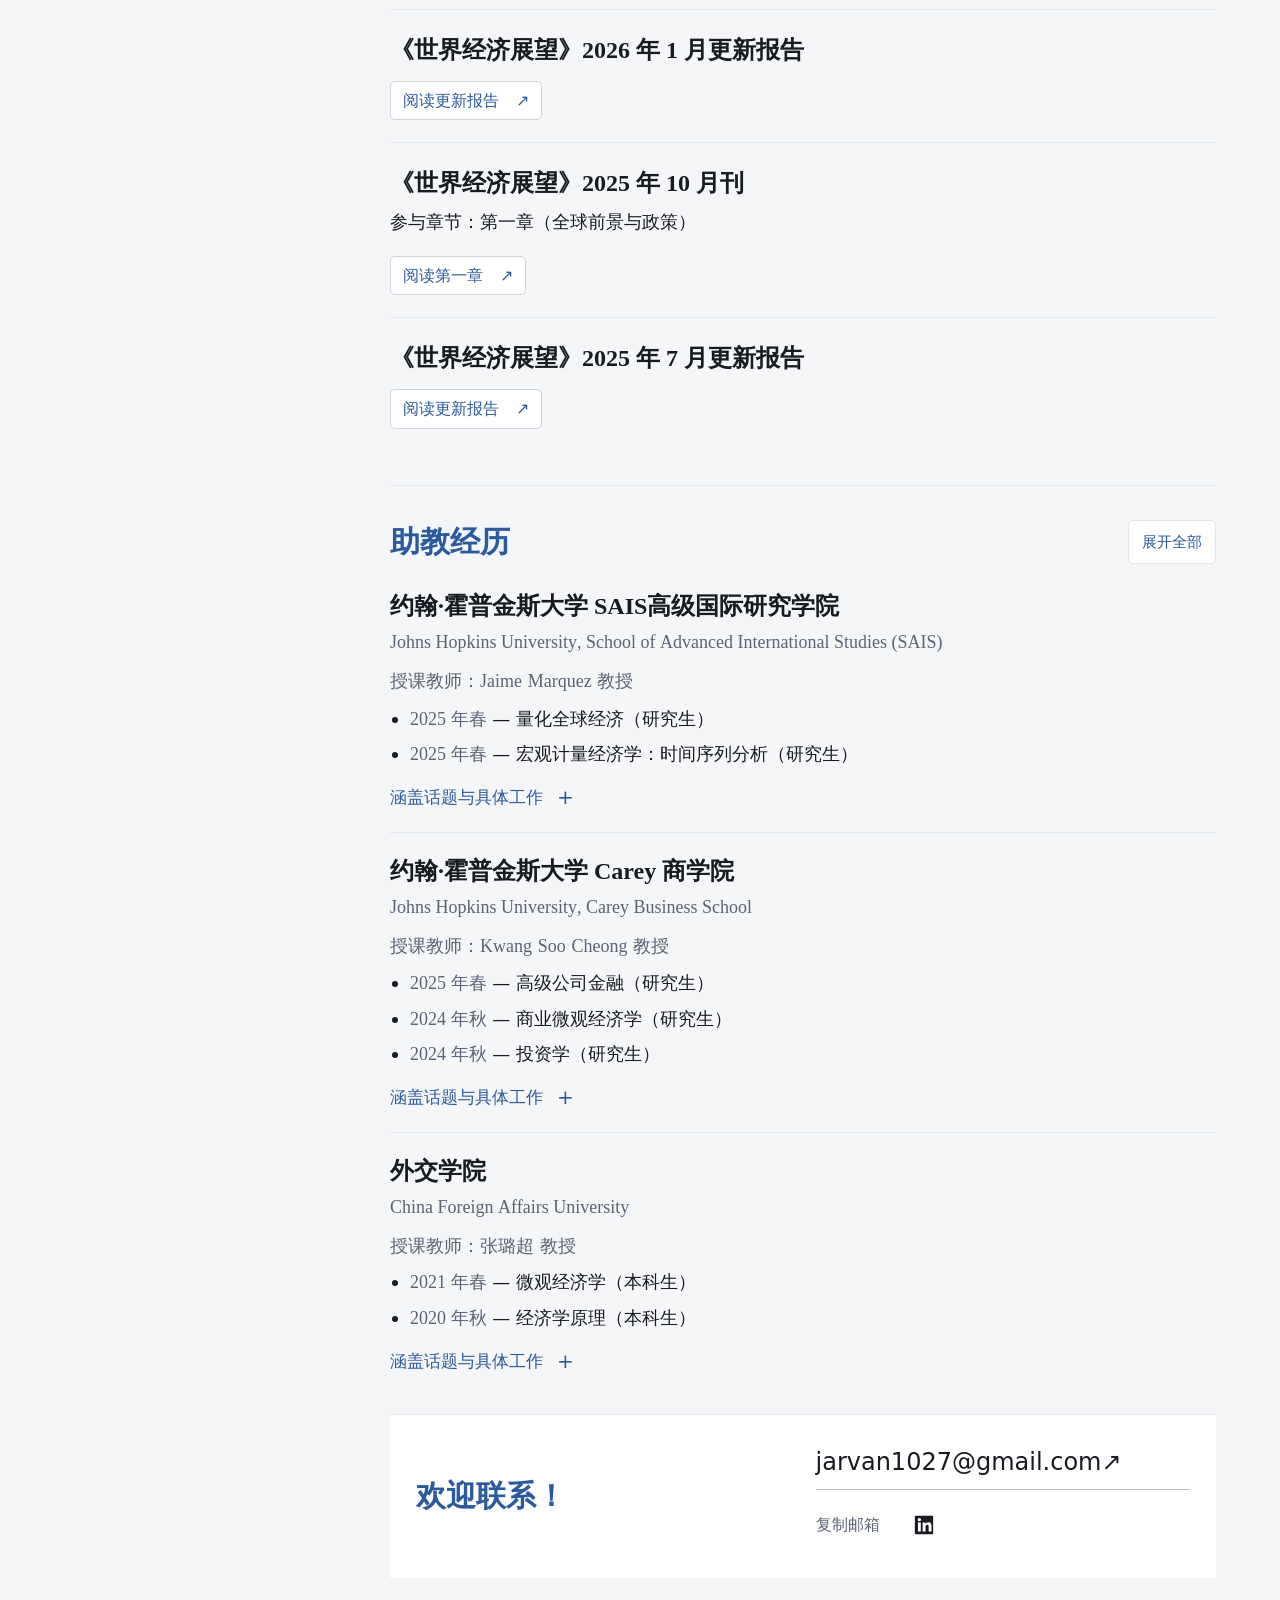
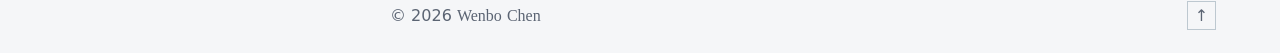
==== commit 10231d55: "Adjust Chinese policy report introduction" ====
--- a/index.html
+++ b/index.html
@@ -84,7 +84,7 @@
 </div></section>
 <section class="section education-section" id="education" aria-labelledby="education-heading"><div class="section-heading"><h2 id="education-heading" data-zh="教育背景" data-en="Education">教育背景</h2></div><div class="timeline"><div class="timeline-item"><div class="timeline-date" data-zh="2023.08 — 2025.05" data-en="Aug. 2023 — May 2025">2023.08 — 2025.05</div><h3><a class="institution-link" href="https://sais.jhu.edu/" target="_blank" rel="noopener noreferrer" data-zh="约翰·霍普金斯大学SAIS高级国际研究学院" data-en="Johns Hopkins University, School of Advanced International Studies (SAIS)">约翰·霍普金斯大学SAIS高级国际研究学院</a></h3><p class="english-name education-english" lang="en">Johns Hopkins University, School of Advanced International Studies (SAIS)</p><p class="timeline-detail" data-zh="国际关系硕士（国际经济与金融方向）" data-en="M.A. in International Relations (International Economics and Finance)">国际关系硕士（国际经济与金融方向）</p></div><div class="timeline-item"><div class="timeline-date" data-zh="2019.08 — 2023.07" data-en="Aug. 2019 — Jul. 2023">2019.08 — 2023.07</div><h3><a class="institution-link" href="https://www.cfau.edu.cn/" target="_blank" rel="noopener noreferrer" data-zh="外交学院" data-en="China Foreign Affairs University">外交学院</a></h3><p class="english-name education-english" lang="en">China Foreign Affairs University</p><p data-zh="经济学学士（全球经济治理人才实验班）" data-en="Bachelor of Economics in Finance">经济学学士（全球经济治理人才实验班）</p></div><div class="timeline-item"><div class="timeline-date" data-zh="2021.09 — 2022.06" data-en="Sep. 2021 — Jun. 2022">2021.09 — 2022.06</div><h3><a class="institution-link" href="https://www.lse.ac.uk/" target="_blank" rel="noopener noreferrer" data-zh="伦敦政治经济学院" data-en="London School of Economics and Political Science">伦敦政治经济学院</a></h3><p class="english-name education-english" lang="en">London School of Economics and Political Science</p><p data-zh="本科访问学生" data-en="Visiting Undergraduate Student">本科访问学生</p></div></div></section>
 <section class="section experience-section" id="experience" aria-labelledby="experience-heading"><div class="section-heading"><h2 id="experience-heading" data-zh="工作经历" data-en="Work Experience">工作经历</h2></div><div class="timeline"><div class="timeline-item"><div class="timeline-meta"><div class="timeline-date"><span data-zh="2025.06 — 至今" data-en="Jun. 2025 — Present">2025.06 — 至今</span></div><p class="timeline-location" data-zh="美国，华盛顿特区" data-en="Washington, DC, USA">美国，华盛顿特区</p></div><h3><a class="institution-link" href="https://www.imf.org/" target="_blank" rel="noopener noreferrer" data-zh="国际货币基金组织" data-en="International Monetary Fund">国际货币基金组织</a></h3><p class="english-name institution-english" lang="en">International Monetary Fund</p><p data-zh="研究部，世界经济研究处" data-en="Research Department, World Economic Studies Division">研究部，世界经济研究处</p><p class="timeline-detail" data-zh="研究分析师" data-en="Research Analyst">研究分析师</p></div><div class="timeline-item"><div class="timeline-meta"><div class="timeline-date" data-zh="2025.01 — 2025.05" data-en="Jan. 2025 — May 2025">2025.01 — 2025.05</div><p class="timeline-location" data-zh="美国，华盛顿特区" data-en="Washington, DC, USA">美国，华盛顿特区</p></div><h3><a class="institution-link" href="https://www.iif.com/" target="_blank" rel="noopener noreferrer" data-zh="国际金融协会" data-en="Institute of International Finance">国际金融协会</a></h3><p class="english-name institution-english" lang="en">Institute of International Finance</p><p data-zh="经济研究部，拉丁美洲研究组" data-en="Economic Research Department, Latin America Research Group">经济研究部，拉丁美洲研究组</p><p class="timeline-detail" data-zh="研究助理" data-en="Research Assistant">研究助理</p></div><div class="timeline-item"><div class="timeline-meta"><div class="timeline-date" data-zh="2024.06 — 2024.08" data-en="Jun. 2024 — Aug. 2024">2024.06 — 2024.08</div><p class="timeline-location" data-zh="巴西，巴西利亚" data-en="Brasília, Brazil">巴西，巴西利亚</p></div><h3><a class="institution-link" href="https://www.worldbank.org/" target="_blank" rel="noopener noreferrer" data-zh="世界银行" data-en="World Bank">世界银行</a></h3><p class="english-name institution-english" lang="en">World Bank</p><p data-zh="宏观经济、贸易与投资全球实践处" data-en="Macroeconomics, Trade and Investment Global Practice">宏观经济、贸易与投资全球实践处</p><p class="timeline-detail" data-zh="暑期实习生" data-en="Summer Intern">暑期实习生</p></div></div></section>
-<section class="section reports-section" id="reports" aria-labelledby="reports-heading"><div class="section-heading"><h2 id="reports-heading" data-zh="政策报告" data-en="Policy Reports">政策报告</h2></div><p class="reports-intro" data-zh="我参与以下 IMF旗舰报告《世界经济展望》的研究工作。" data-en="I contributed to research for the following editions of the IMF’s flagship World Economic Outlook.">我参与以下 IMF旗舰报告《世界经济展望》的研究工作。</p><div class="report-list">
+<section class="section reports-section" id="reports" aria-labelledby="reports-heading"><div class="section-heading"><h2 id="reports-heading" data-zh="政策报告" data-en="Policy Reports">政策报告</h2></div><p class="reports-intro" data-zh="我曾参与以下 IMF旗舰报告《世界经济展望》的研究工作。" data-en="I contributed to research for the following editions of the IMF’s flagship World Economic Outlook.">我曾参与以下 IMF旗舰报告《世界经济展望》的研究工作。</p><div class="report-list">
 <article class="report-entry" aria-labelledby="report-2027-apr-heading"><div class="report-content"><h3 id="report-2027-apr-heading" data-zh="《世界经济展望》2027 年 4 月刊" data-en="World Economic Outlook, April 2027">《世界经济展望》2027 年 4 月刊</h3><p class="report-part" data-zh="参与章节：第二章" data-en="Contributing chapter: Chapter 2">参与章节：第二章</p><span class="project-status report-status" data-zh="进行中" data-en="In progress">进行中</span></div></article>
 <article class="report-entry" aria-labelledby="report-2026-apr-heading"><div class="report-content"><h3 id="report-2026-apr-heading" data-zh="《世界经济展望》2026 年 4 月刊" data-en="World Economic Outlook, April 2026">《世界经济展望》2026 年 4 月刊</h3><p class="report-part" data-zh="参与章节：第一章（全球前景与政策）" data-en="Contributing chapter: Chapter 1 — Global Prospects and Policies">参与章节：第一章（全球前景与政策）</p><a class="report-link" href="https://www.imf.org/-/media/files/publications/weo/2026/april/english/ch1.pdf?hl=en-US#page=1" target="_blank" rel="noopener noreferrer" type="application/pdf" aria-describedby="report-2026-apr-heading"><span data-zh="阅读第一章" data-en="Read Chapter 1">阅读第一章</span><span aria-hidden="true">↗</span></a></div></article>
 <article class="report-entry" aria-labelledby="report-2026-jan-heading"><div class="report-content"><h3 id="report-2026-jan-heading" data-zh="《世界经济展望》2026 年 1 月更新报告" data-en="World Economic Outlook Update, January 2026">《世界经济展望》2026 年 1 月更新报告</h3><a class="report-link" href="https://www.imf.org/-/media/files/publications/weo/2026/january/english/text.pdf" target="_blank" rel="noopener noreferrer" type="application/pdf" aria-describedby="report-2026-jan-heading"><span data-zh="阅读更新报告" data-en="Read the update">阅读更新报告</span><span aria-hidden="true">↗</span></a></div></article>
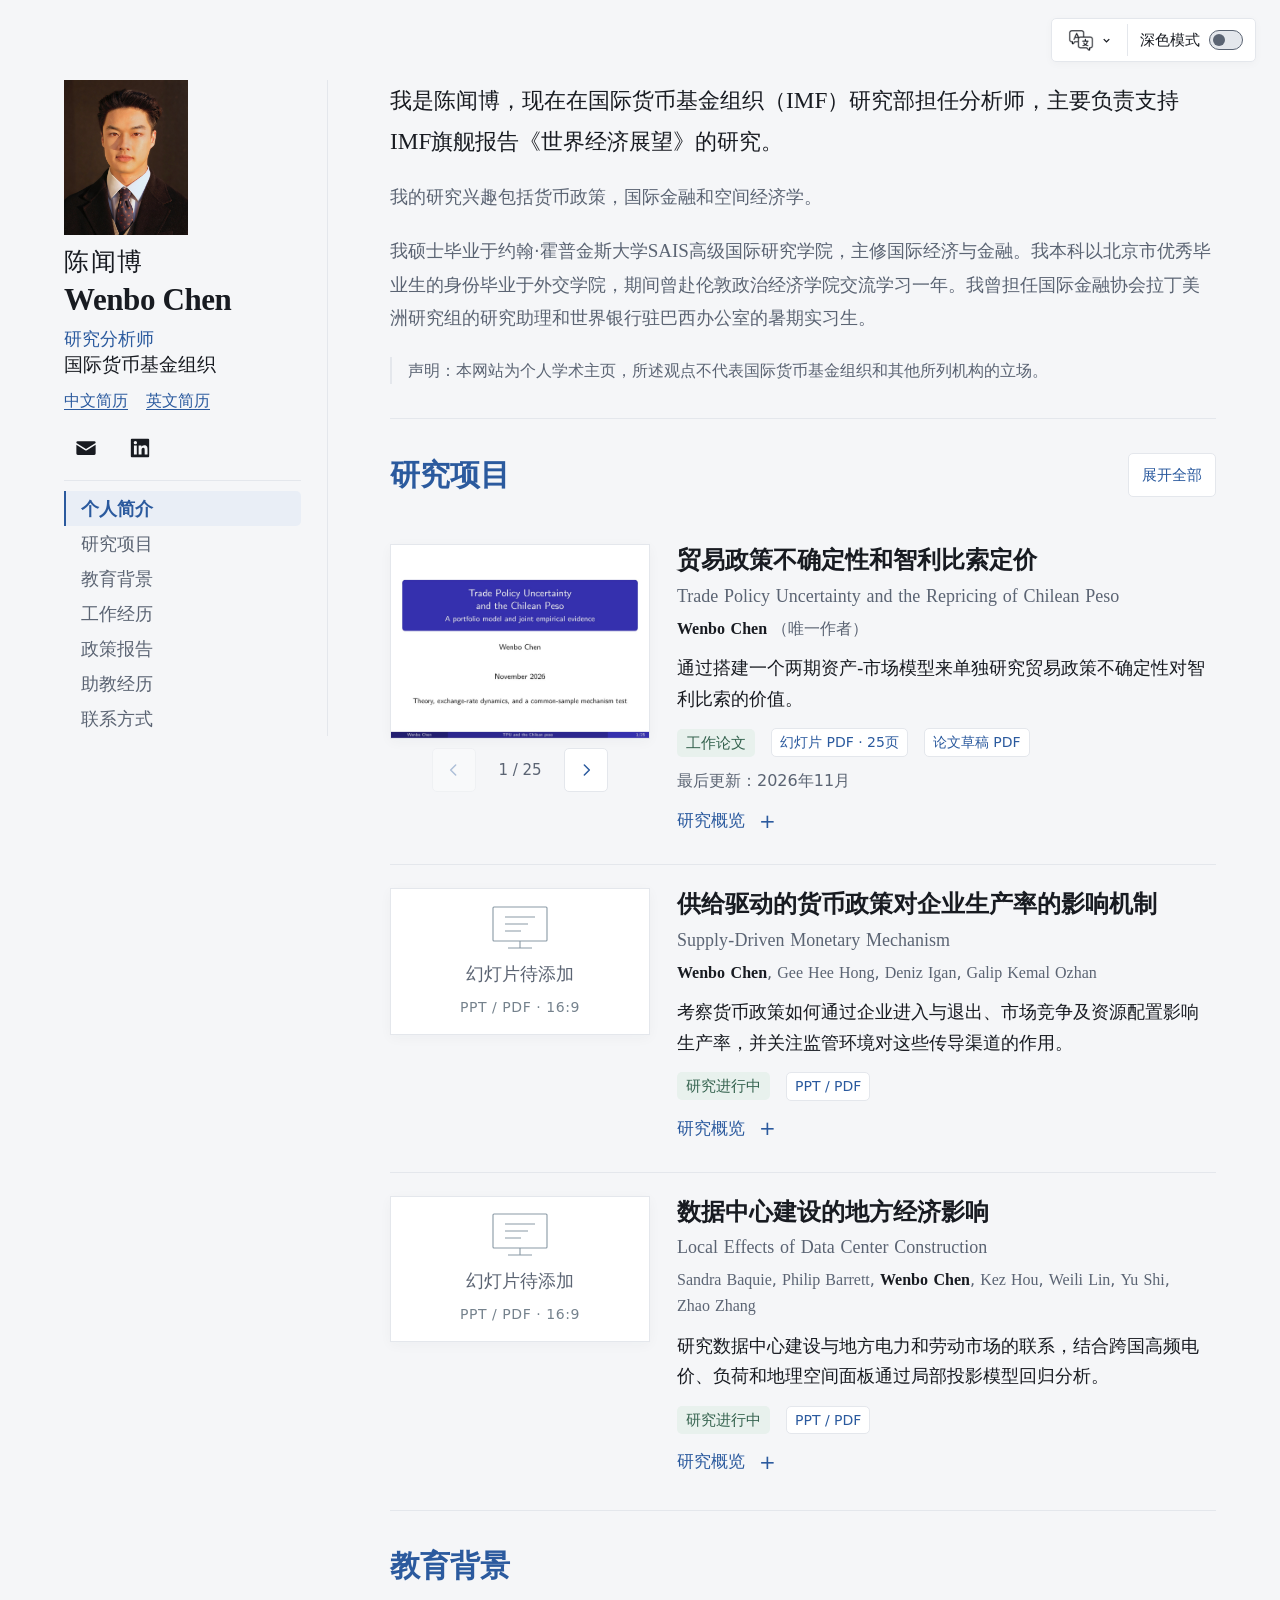
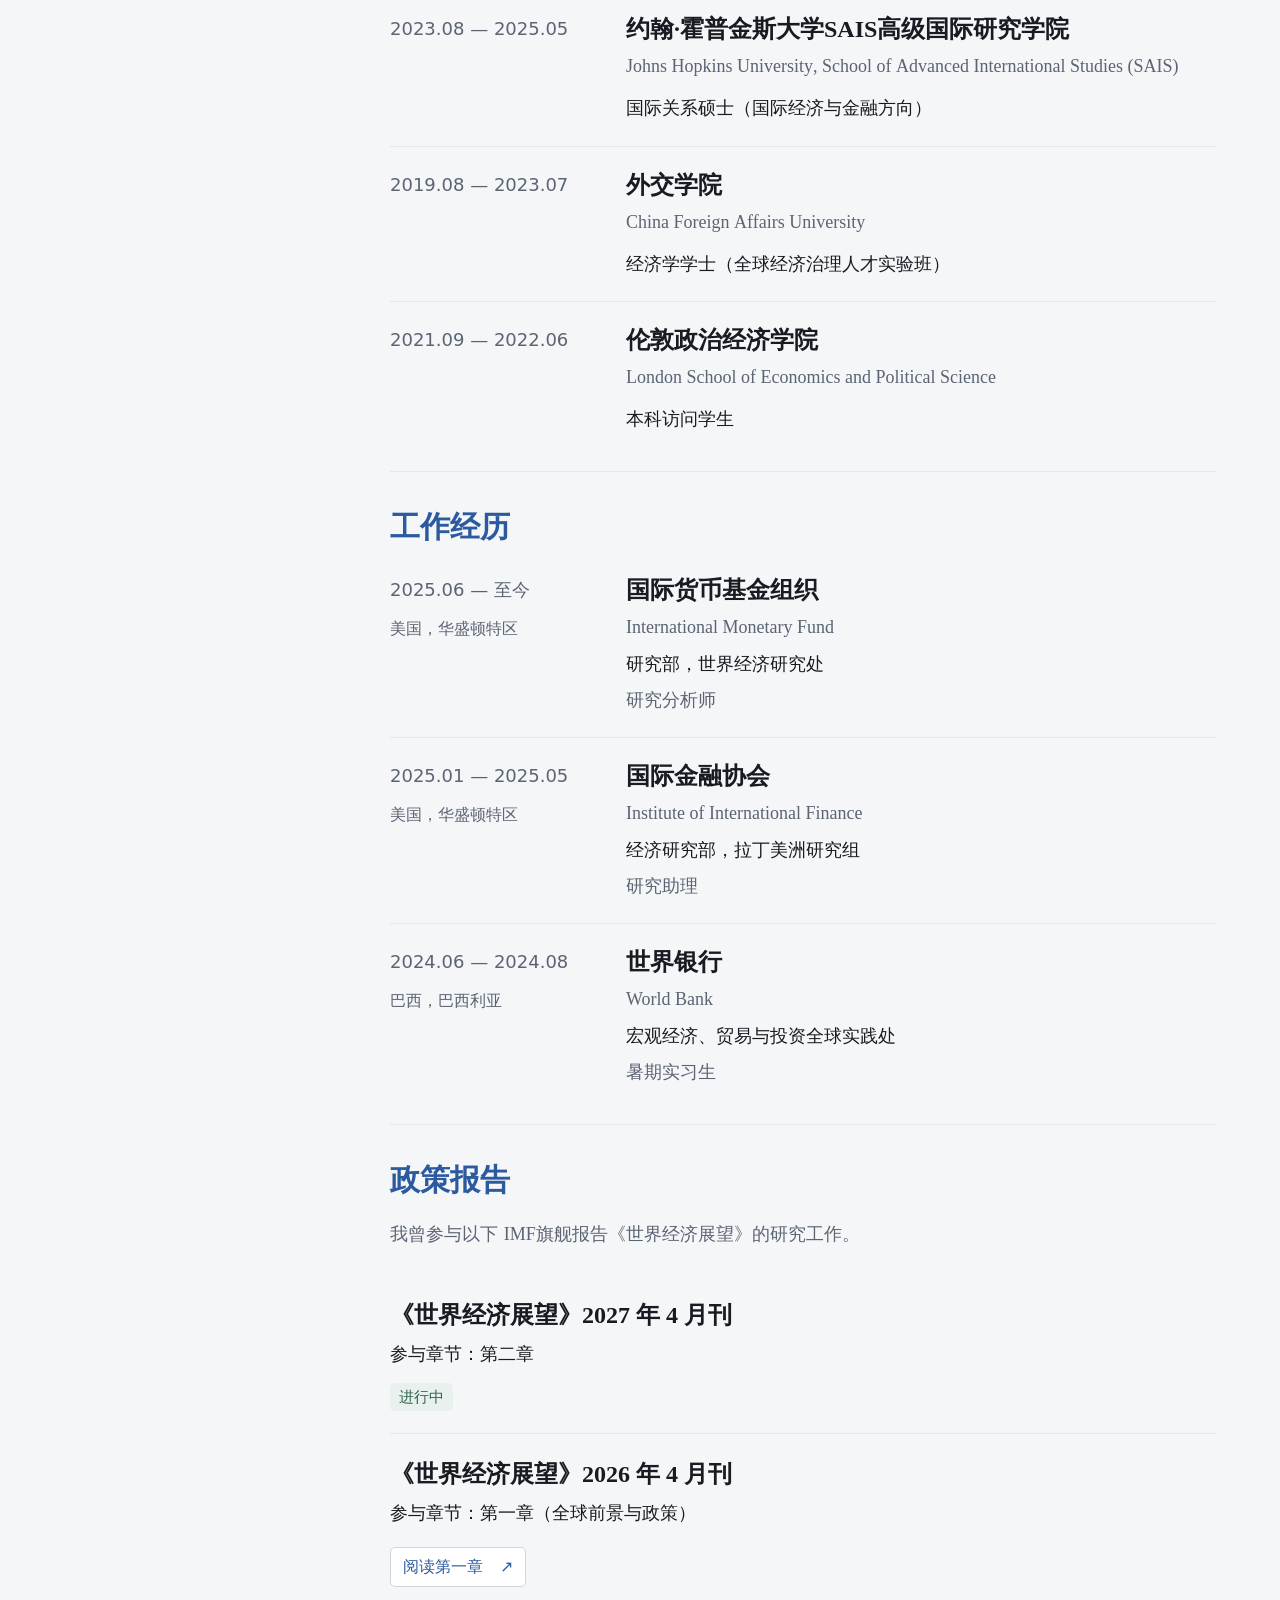
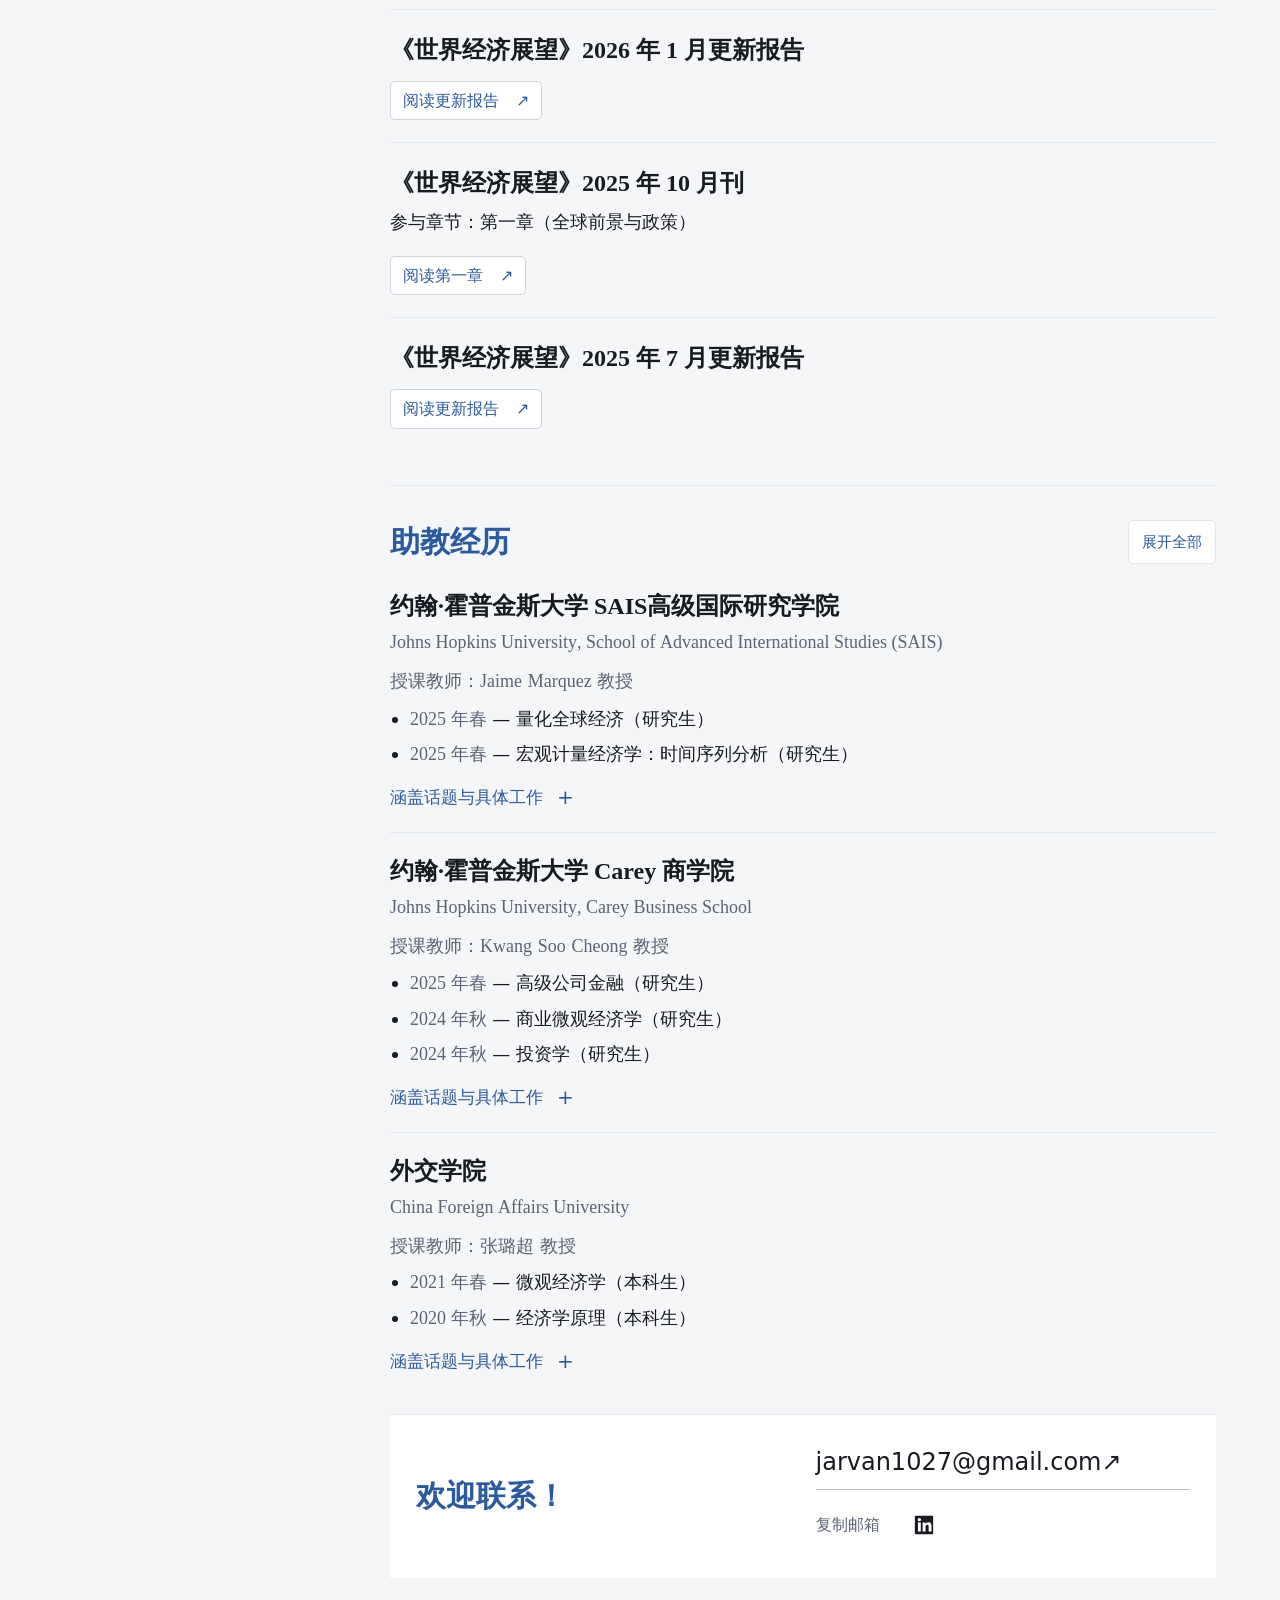
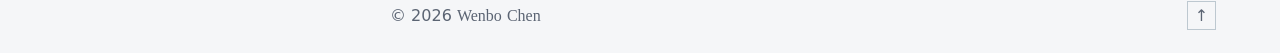
==== commit 8759ed50: "Label the TPU and Chilean peso study as a working paper" ====
--- a/index.html
+++ b/index.html
@@ -78,7 +78,7 @@
 <p class="bio-disclaimer" data-zh="声明：本网站为个人学术主页，所述观点不代表国际货币基金组织和其他所列机构的立场。" data-en="Disclaimer: This is a personal academic website. The views expressed do not represent the positions of the International Monetary Fund or the other institutions listed.">声明：本网站为个人学术主页，所述观点不代表国际货币基金组织和其他所列机构的立场。</p>
 </section>
 <section class="research-section section" id="research" aria-labelledby="research-heading"><div class="section-heading"><h2 id="research-heading" data-zh="研究项目" data-en="Research Projects">研究项目</h2><button class="research-toggle" id="toggle-research" type="button" aria-expanded="false" aria-controls="tpu-details monetary-details energy-details" data-zh="展开全部" data-en="Expand all" hidden>展开全部</button></div><div class="research-list">
-<article class="project-category" aria-labelledby="tpu-title"><div class="presentation-row"><div class="slide-deck" id="tpu-slide-deck" role="group" aria-label="研究幻灯片预览" data-label-zh="研究幻灯片预览" data-label-en="Research slide preview"><a class="slide-preview slide-preview-linked" id="tpu-slide-link" href="assets/wenbo-chen-tpu-slides-202611.pdf#page=1" target="_blank" rel="noopener" aria-label="打开研究幻灯片（PDF，25页）" title="打开研究幻灯片（PDF，25页）" data-label-zh="打开研究幻灯片（PDF，25页）" data-label-en="Open research slides (PDF, 25 pages)"><img id="tpu-slide-image" src="assets/tpu-slides-202611/page-01.jpg" alt="Trade Policy Uncertainty and the Chilean Peso — Wenbo Chen" width="1200" height="900" loading="lazy"></a><div class="slide-controls" id="tpu-slide-controls" hidden><button class="slide-arrow" id="tpu-slide-prev" type="button" aria-label="上一页" title="上一页" data-label-zh="上一页" data-label-en="Previous slide" aria-controls="tpu-slide-image" disabled><svg viewBox="0 0 24 24" width="20" height="20" aria-hidden="true" focusable="false"><path d="m14 6-6 6 6 6" fill="none" stroke="currentColor" stroke-width="1.8" stroke-linecap="round" stroke-linejoin="round"/></svg></button><output class="slide-page" id="tpu-slide-page" aria-live="polite" aria-atomic="true">1 / 25</output><button class="slide-arrow" id="tpu-slide-next" type="button" aria-label="下一页" title="下一页" data-label-zh="下一页" data-label-en="Next slide" aria-controls="tpu-slide-image"><svg viewBox="0 0 24 24" width="20" height="20" aria-hidden="true" focusable="false"><path d="m10 6 6 6-6 6" fill="none" stroke="currentColor" stroke-width="1.8" stroke-linecap="round" stroke-linejoin="round"/></svg></button></div></div><div class="presentation-info"><h3 id="tpu-title" class="presentation-title" data-zh="贸易政策不确定性和智利比索定价" data-en="Trade Policy Uncertainty and the Repricing of Chilean Peso">贸易政策不确定性和智利比索定价</h3><p class="english-name project-english" lang="en">Trade Policy Uncertainty and the Repricing of Chilean Peso</p><p class="project-authors"><span class="author-name" lang="en"><strong>Wenbo Chen</strong></span> <span data-zh="（唯一作者）" data-en="(Sole author)">（唯一作者）</span></p><p class="presentation-description" data-zh="通过搭建一个两期资产-市场模型来单独研究贸易政策不确定性对智利比索的价值。" data-en="We develop a two-period asset-market model to isolate the effect of trade policy uncertainty on the current value of the Chilean peso.">通过搭建一个两期资产-市场模型来单独研究贸易政策不确定性对智利比索的价值。</p><div class="presentation-meta"><span class="project-status" data-zh="研究进行中" data-en="Research in progress">研究进行中</span><a class="material-format" href="assets/wenbo-chen-tpu-slides-202611.pdf" target="_blank" rel="noopener" data-zh="幻灯片 PDF · 25页" data-en="Slides PDF · 25 pages">幻灯片 PDF · 25页</a><a class="material-format" href="assets/wenbo-chen-tpu-draft-202611.pdf" target="_blank" rel="noopener" data-zh="论文草稿 PDF" data-en="Draft PDF">论文草稿 PDF</a><span data-zh="最后更新：2026年11月" data-en="Last updated: November 2026">最后更新：2026年11月</span></div><details class="project-details" id="tpu-details"><summary><span data-zh="研究概览" data-en="Research overview">研究概览</span><span class="plus" aria-hidden="true">+</span></summary><div class="details-content"><p data-zh="通过构建一个两期资产市场模型，单独考察贸易政策不确定性对智利比索当前价值的影响。风险厌恶的投资者在安全的美元资产和美元收益不确定的比索资产之间配置财富，当前汇率由比索资产市场的出清条件决定。当投资者整体承担的比索风险净敞口为正时，期末比索美元价值分布的保均值扩散（即均值不变而分布更加分散）会降低比索的当前价值。如果比索资产能够对冲投资者整体的背景负债，则结论相反。这些均衡预测取决于特定条件；模型既未确定总体敞口的符号，也未建立观测到的贸易政策不确定性（TPU）指数与货币风险之间的映射关系。" data-en="We develop a two-period asset-market model to isolate the effect of trade policy uncertainty on the current value of the Chilean peso. Risk-averse investors allocate wealth between a safe dollar asset and a peso asset with an uncertain dollar payoff. The current exchange rate clears the peso-asset market. When investors collectively bear a positive net exposure to peso risk, a mean-preserving increase in the dispersion of the terminal dollar value of the peso lowers its current value. The opposite result obtains when the peso asset provides a hedge against investors’ aggregate background liabilities. These are conditional equilibrium predictions; neither the sign of aggregate exposure nor the mapping from the observed TPU index into currency risk is established by the model.">通过构建一个两期资产市场模型，单独考察贸易政策不确定性对智利比索当前价值的影响。风险厌恶的投资者在安全的美元资产和美元收益不确定的比索资产之间配置财富，当前汇率由比索资产市场的出清条件决定。当投资者整体承担的比索风险净敞口为正时，期末比索美元价值分布的保均值扩散（即均值不变而分布更加分散）会降低比索的当前价值。如果比索资产能够对冲投资者整体的背景负债，则结论相反。这些均衡预测取决于特定条件；模型既未确定总体敞口的符号，也未建立观测到的贸易政策不确定性（TPU）指数与货币风险之间的映射关系。</p><p style="margin-top:14px" data-zh="这一机制属于汇率决定的资产组合理论。Gabaix 和 Maggiori（2015）提出了更广泛的理论，说明金融中介的风险敞口与风险承担能力如何影响汇率。本研究的模型是一个独立且刻意保持简洁的局部均衡模型，在不预设简约形式的货币需求方程的情况下，从预期效用出发，同时推导资产组合需求与当前汇率。" data-en="The mechanism belongs to the portfolio approach to exchange-rate determination. Gabaix and Maggiori (2015) provide a broader theory in which financial intermediaries’ exposures and capacity to bear risk affect exchange rates. The model below is a separate, deliberately small partial-equilibrium construction. It derives both portfolio demand and the current exchange rate from expected utility without imposing a reduced-form currency-demand equation.">这一机制属于汇率决定的资产组合理论。Gabaix 和 Maggiori（2015）提出了更广泛的理论，说明金融中介的风险敞口与风险承担能力如何影响汇率。本研究的模型是一个独立且刻意保持简洁的局部均衡模型，在不预设简约形式的货币需求方程的情况下，从预期效用出发，同时推导资产组合需求与当前汇率。</p></div></details></div></div></article>
+<article class="project-category" aria-labelledby="tpu-title"><div class="presentation-row"><div class="slide-deck" id="tpu-slide-deck" role="group" aria-label="研究幻灯片预览" data-label-zh="研究幻灯片预览" data-label-en="Research slide preview"><a class="slide-preview slide-preview-linked" id="tpu-slide-link" href="assets/wenbo-chen-tpu-slides-202611.pdf#page=1" target="_blank" rel="noopener" aria-label="打开研究幻灯片（PDF，25页）" title="打开研究幻灯片（PDF，25页）" data-label-zh="打开研究幻灯片（PDF，25页）" data-label-en="Open research slides (PDF, 25 pages)"><img id="tpu-slide-image" src="assets/tpu-slides-202611/page-01.jpg" alt="Trade Policy Uncertainty and the Chilean Peso — Wenbo Chen" width="1200" height="900" loading="lazy"></a><div class="slide-controls" id="tpu-slide-controls" hidden><button class="slide-arrow" id="tpu-slide-prev" type="button" aria-label="上一页" title="上一页" data-label-zh="上一页" data-label-en="Previous slide" aria-controls="tpu-slide-image" disabled><svg viewBox="0 0 24 24" width="20" height="20" aria-hidden="true" focusable="false"><path d="m14 6-6 6 6 6" fill="none" stroke="currentColor" stroke-width="1.8" stroke-linecap="round" stroke-linejoin="round"/></svg></button><output class="slide-page" id="tpu-slide-page" aria-live="polite" aria-atomic="true">1 / 25</output><button class="slide-arrow" id="tpu-slide-next" type="button" aria-label="下一页" title="下一页" data-label-zh="下一页" data-label-en="Next slide" aria-controls="tpu-slide-image"><svg viewBox="0 0 24 24" width="20" height="20" aria-hidden="true" focusable="false"><path d="m10 6 6 6-6 6" fill="none" stroke="currentColor" stroke-width="1.8" stroke-linecap="round" stroke-linejoin="round"/></svg></button></div></div><div class="presentation-info"><h3 id="tpu-title" class="presentation-title" data-zh="贸易政策不确定性和智利比索定价" data-en="Trade Policy Uncertainty and the Repricing of Chilean Peso">贸易政策不确定性和智利比索定价</h3><p class="english-name project-english" lang="en">Trade Policy Uncertainty and the Repricing of Chilean Peso</p><p class="project-authors"><span class="author-name" lang="en"><strong>Wenbo Chen</strong></span> <span data-zh="（唯一作者）" data-en="(Sole author)">（唯一作者）</span></p><p class="presentation-description" data-zh="通过搭建一个两期资产-市场模型来单独研究贸易政策不确定性对智利比索的价值。" data-en="We develop a two-period asset-market model to isolate the effect of trade policy uncertainty on the current value of the Chilean peso.">通过搭建一个两期资产-市场模型来单独研究贸易政策不确定性对智利比索的价值。</p><div class="presentation-meta"><span class="project-status" data-zh="工作论文" data-en="Working Paper">工作论文</span><a class="material-format" href="assets/wenbo-chen-tpu-slides-202611.pdf" target="_blank" rel="noopener" data-zh="幻灯片 PDF · 25页" data-en="Slides PDF · 25 pages">幻灯片 PDF · 25页</a><a class="material-format" href="assets/wenbo-chen-tpu-draft-202611.pdf" target="_blank" rel="noopener" data-zh="论文草稿 PDF" data-en="Draft PDF">论文草稿 PDF</a><span data-zh="最后更新：2026年11月" data-en="Last updated: November 2026">最后更新：2026年11月</span></div><details class="project-details" id="tpu-details"><summary><span data-zh="研究概览" data-en="Research overview">研究概览</span><span class="plus" aria-hidden="true">+</span></summary><div class="details-content"><p data-zh="通过构建一个两期资产市场模型，单独考察贸易政策不确定性对智利比索当前价值的影响。风险厌恶的投资者在安全的美元资产和美元收益不确定的比索资产之间配置财富，当前汇率由比索资产市场的出清条件决定。当投资者整体承担的比索风险净敞口为正时，期末比索美元价值分布的保均值扩散（即均值不变而分布更加分散）会降低比索的当前价值。如果比索资产能够对冲投资者整体的背景负债，则结论相反。这些均衡预测取决于特定条件；模型既未确定总体敞口的符号，也未建立观测到的贸易政策不确定性（TPU）指数与货币风险之间的映射关系。" data-en="We develop a two-period asset-market model to isolate the effect of trade policy uncertainty on the current value of the Chilean peso. Risk-averse investors allocate wealth between a safe dollar asset and a peso asset with an uncertain dollar payoff. The current exchange rate clears the peso-asset market. When investors collectively bear a positive net exposure to peso risk, a mean-preserving increase in the dispersion of the terminal dollar value of the peso lowers its current value. The opposite result obtains when the peso asset provides a hedge against investors’ aggregate background liabilities. These are conditional equilibrium predictions; neither the sign of aggregate exposure nor the mapping from the observed TPU index into currency risk is established by the model.">通过构建一个两期资产市场模型，单独考察贸易政策不确定性对智利比索当前价值的影响。风险厌恶的投资者在安全的美元资产和美元收益不确定的比索资产之间配置财富，当前汇率由比索资产市场的出清条件决定。当投资者整体承担的比索风险净敞口为正时，期末比索美元价值分布的保均值扩散（即均值不变而分布更加分散）会降低比索的当前价值。如果比索资产能够对冲投资者整体的背景负债，则结论相反。这些均衡预测取决于特定条件；模型既未确定总体敞口的符号，也未建立观测到的贸易政策不确定性（TPU）指数与货币风险之间的映射关系。</p><p style="margin-top:14px" data-zh="这一机制属于汇率决定的资产组合理论。Gabaix 和 Maggiori（2015）提出了更广泛的理论，说明金融中介的风险敞口与风险承担能力如何影响汇率。本研究的模型是一个独立且刻意保持简洁的局部均衡模型，在不预设简约形式的货币需求方程的情况下，从预期效用出发，同时推导资产组合需求与当前汇率。" data-en="The mechanism belongs to the portfolio approach to exchange-rate determination. Gabaix and Maggiori (2015) provide a broader theory in which financial intermediaries’ exposures and capacity to bear risk affect exchange rates. The model below is a separate, deliberately small partial-equilibrium construction. It derives both portfolio demand and the current exchange rate from expected utility without imposing a reduced-form currency-demand equation.">这一机制属于汇率决定的资产组合理论。Gabaix 和 Maggiori（2015）提出了更广泛的理论，说明金融中介的风险敞口与风险承担能力如何影响汇率。本研究的模型是一个独立且刻意保持简洁的局部均衡模型，在不预设简约形式的货币需求方程的情况下，从预期效用出发，同时推导资产组合需求与当前汇率。</p></div></details></div></div></article>
 <article class="project-category" aria-labelledby="monetary-title"><div class="presentation-row"><div class="slide-preview"><svg viewBox="0 0 64 48" width="64" height="48" aria-hidden="true" focusable="false"><rect x="5" y="4" width="54" height="34" rx="1"/><path d="M20 45h24M32 38v7M17 14h30M17 21h23M17 28h16"/></svg><span class="slide-placeholder-label" data-zh="幻灯片待添加" data-en="Slides to be added">幻灯片待添加</span><span class="slide-format">PPT / PDF · 16:9</span></div><div class="presentation-info"><h3 id="monetary-title" class="presentation-title" data-zh="供给驱动的货币政策对企业生产率的影响机制" data-en="Supply-Driven Monetary Mechanism">供给驱动的货币政策对企业生产率的影响机制</h3><p class="english-name project-english" lang="en">Supply-Driven Monetary Mechanism</p><p class="project-authors" lang="en"><span class="author-name"><strong>Wenbo Chen</strong></span>, <span class="author-name">Gee Hee Hong</span>, <span class="author-name">Deniz Igan</span>, <span class="author-name">Galip Kemal Ozhan</span></p><p class="presentation-description" data-zh="考察货币政策如何通过企业进入与退出、市场竞争及资源配置影响生产率，并关注监管环境对这些传导渠道的作用。" data-en="Examining how monetary policy affects productivity through firm entry and exit, market competition, and resource allocation, and how regulation shapes these transmission channels.">考察货币政策如何通过企业进入与退出、市场竞争及资源配置影响生产率，并关注监管环境对这些传导渠道的作用。</p><div class="presentation-meta"><span class="project-status" data-zh="研究进行中" data-en="Research in progress">研究进行中</span><span class="material-format">PPT / PDF</span></div><details class="project-details" id="monetary-details"><summary><span data-zh="研究概览" data-en="Research overview">研究概览</span><span class="plus" aria-hidden="true">+</span></summary><div class="details-content"><p data-zh="相关工作包括跨国企业数据处理、生产率估计、货币政策立场指标构建，以及动态响应分析。" data-en="Related work includes cross-country firm data processing, productivity estimation, monetary policy stance measures, and dynamic response analysis.">相关工作包括跨国企业数据处理、生产率估计、货币政策立场指标构建，以及动态响应分析。</p></div></details></div></div></article>
 <article class="project-category" aria-labelledby="energy-title"><div class="presentation-row"><div class="slide-preview"><svg viewBox="0 0 64 48" width="64" height="48" aria-hidden="true" focusable="false"><rect x="5" y="4" width="54" height="34" rx="1"/><path d="M20 45h24M32 38v7M17 14h30M17 21h23M17 28h16"/></svg><span class="slide-placeholder-label" data-zh="幻灯片待添加" data-en="Slides to be added">幻灯片待添加</span><span class="slide-format">PPT / PDF · 16:9</span></div><div class="presentation-info"><h3 id="energy-title" class="presentation-title" data-zh="数据中心建设的地方经济影响" data-en="Local Effects of Data Center Construction">数据中心建设的地方经济影响</h3><p class="english-name project-english" lang="en">Local Effects of Data Center Construction</p><p class="project-authors" lang="en"><span class="author-name">Sandra Baquie</span>, <span class="author-name">Philip Barrett</span>, <span class="author-name"><strong>Wenbo Chen</strong></span>, <span class="author-name">Kez Hou</span>, <span class="author-name">Weili Lin</span>, <span class="author-name">Yu Shi</span>, <span class="author-name">Zhao Zhang</span></p><p class="presentation-description" data-zh="研究数据中心建设与地方电力和劳动市场的联系，结合跨国高频电价、负荷和地理空间面板通过局部投影模型回归分析。" data-en="Studying the links between data center construction and local electricity and labor markets through local projection regressions using cross-country panel data on high-frequency electricity prices, load, and geospatial information.">研究数据中心建设与地方电力和劳动市场的联系，结合跨国高频电价、负荷和地理空间面板通过局部投影模型回归分析。</p><div class="presentation-meta"><span class="project-status" data-zh="研究进行中" data-en="Research in progress">研究进行中</span><span class="material-format">PPT / PDF</span></div><details class="project-details" id="energy-details"><summary><span data-zh="研究概览" data-en="Research overview">研究概览</span><span class="plus" aria-hidden="true">+</span></summary><div class="details-content"><p data-zh="相关工作包括整理跨国高频批发电价与用电负荷数据，统一时间频率、币种和计量单位，并结合基础设施与区位信息开展地理空间分析。" data-en="Related work includes harmonizing cross-country wholesale electricity prices and load, standardizing frequency, currencies and units, and conducting geospatial analysis using infrastructure and location data.">相关工作包括整理跨国高频批发电价与用电负荷数据，统一时间频率、币种和计量单位，并结合基础设施与区位信息开展地理空间分析。</p></div></details></div></div></article>
 </div></section>
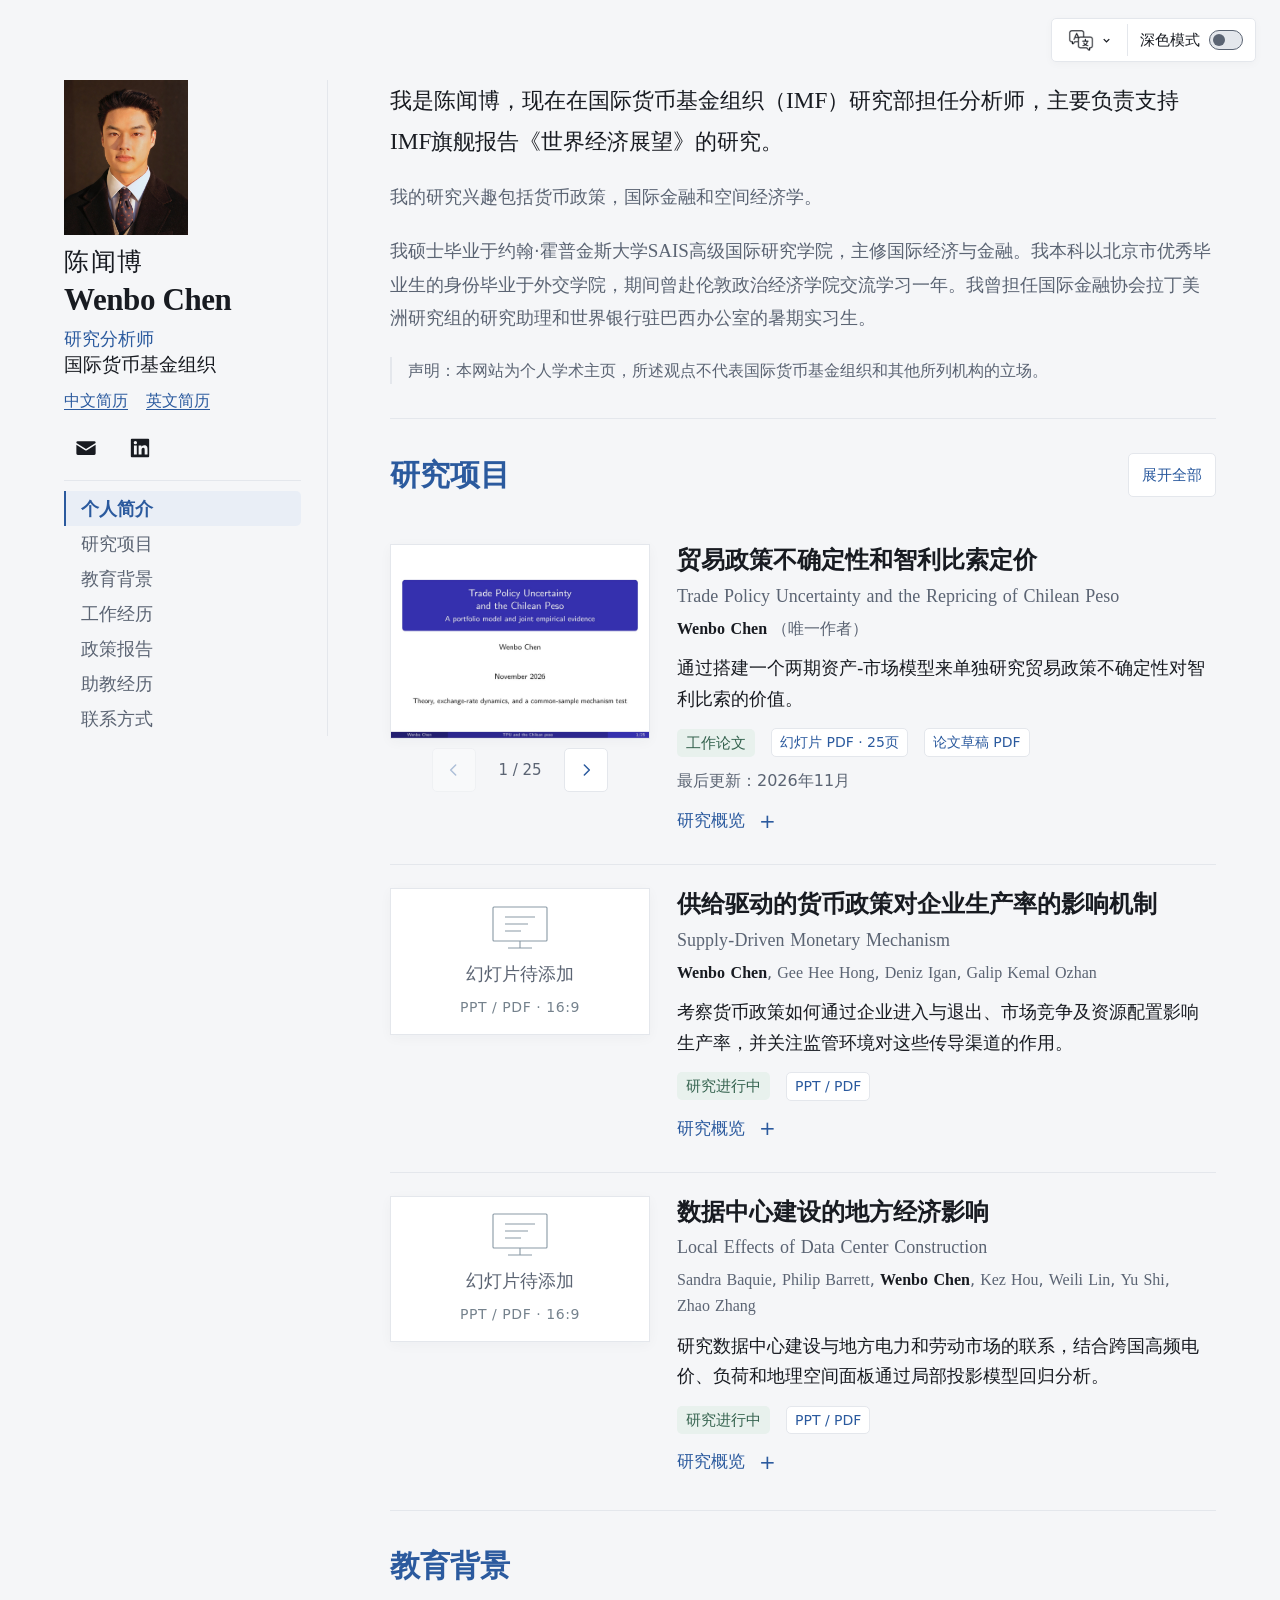
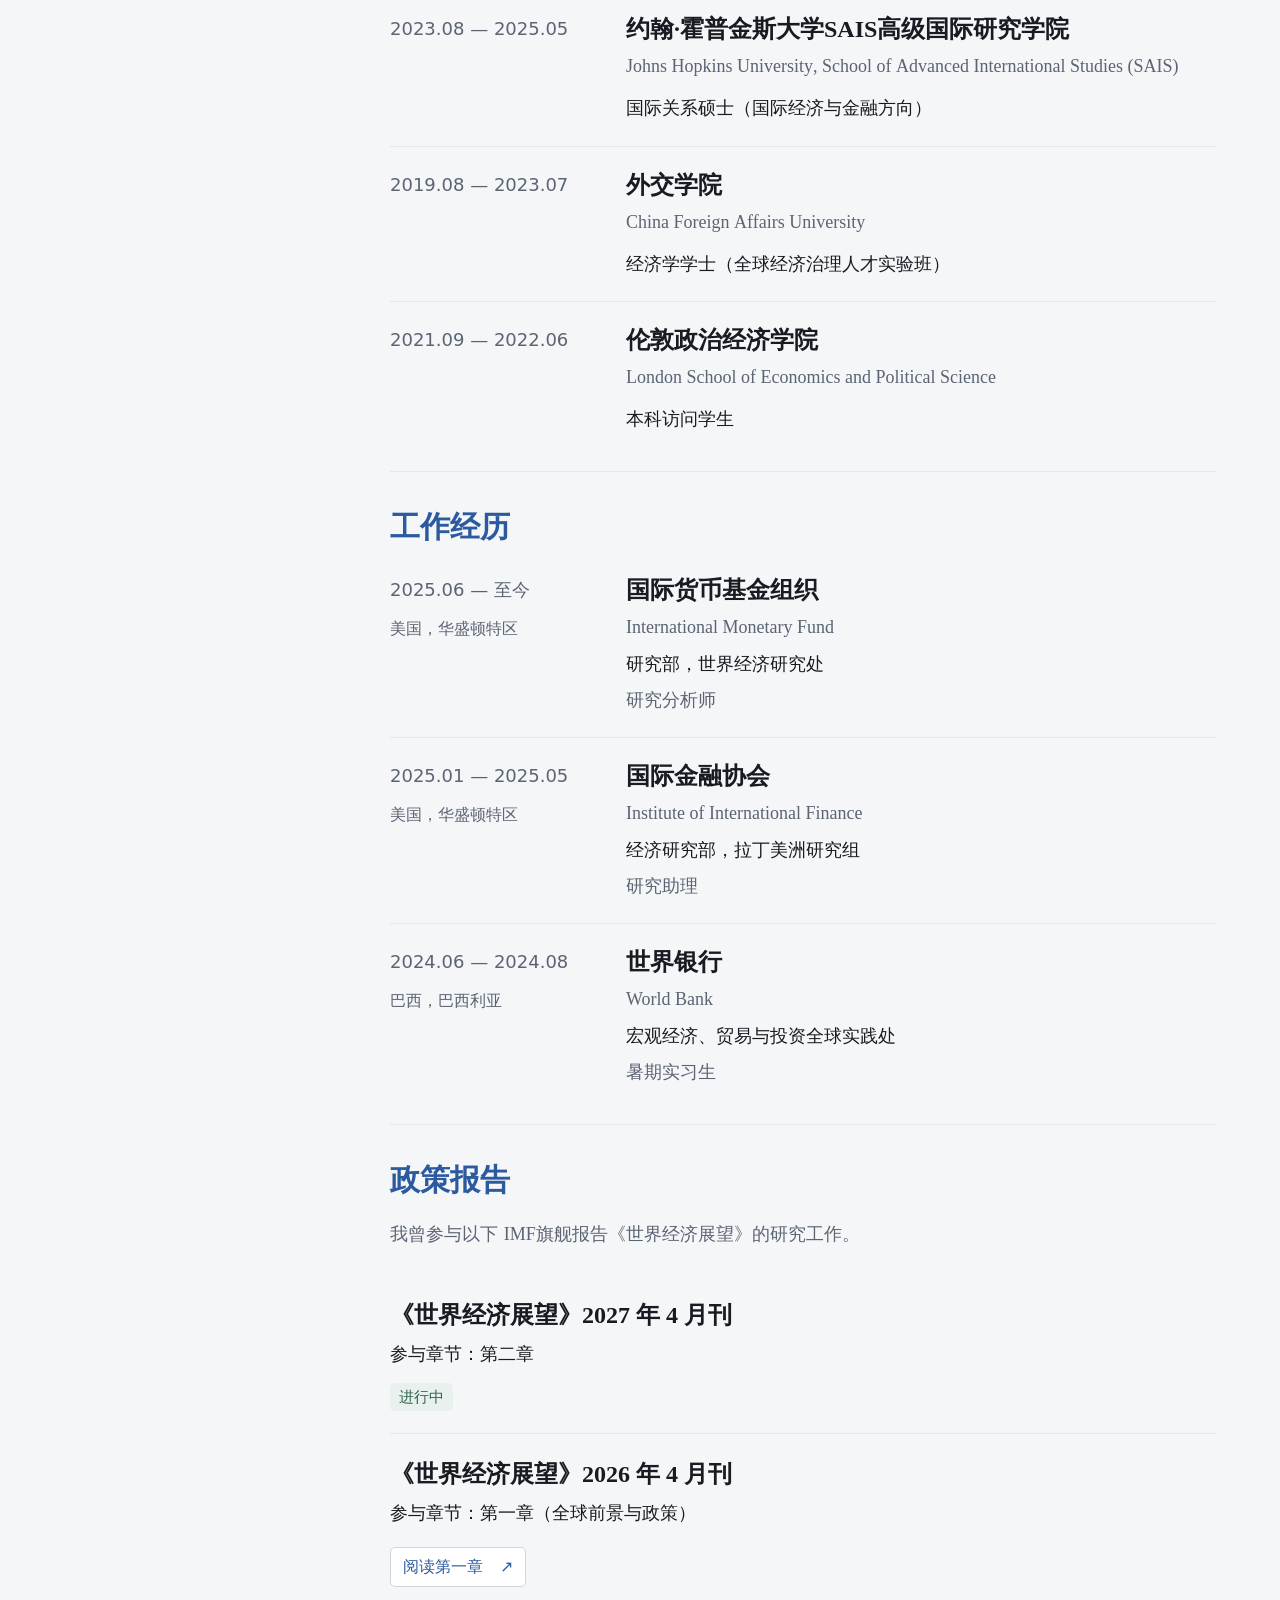
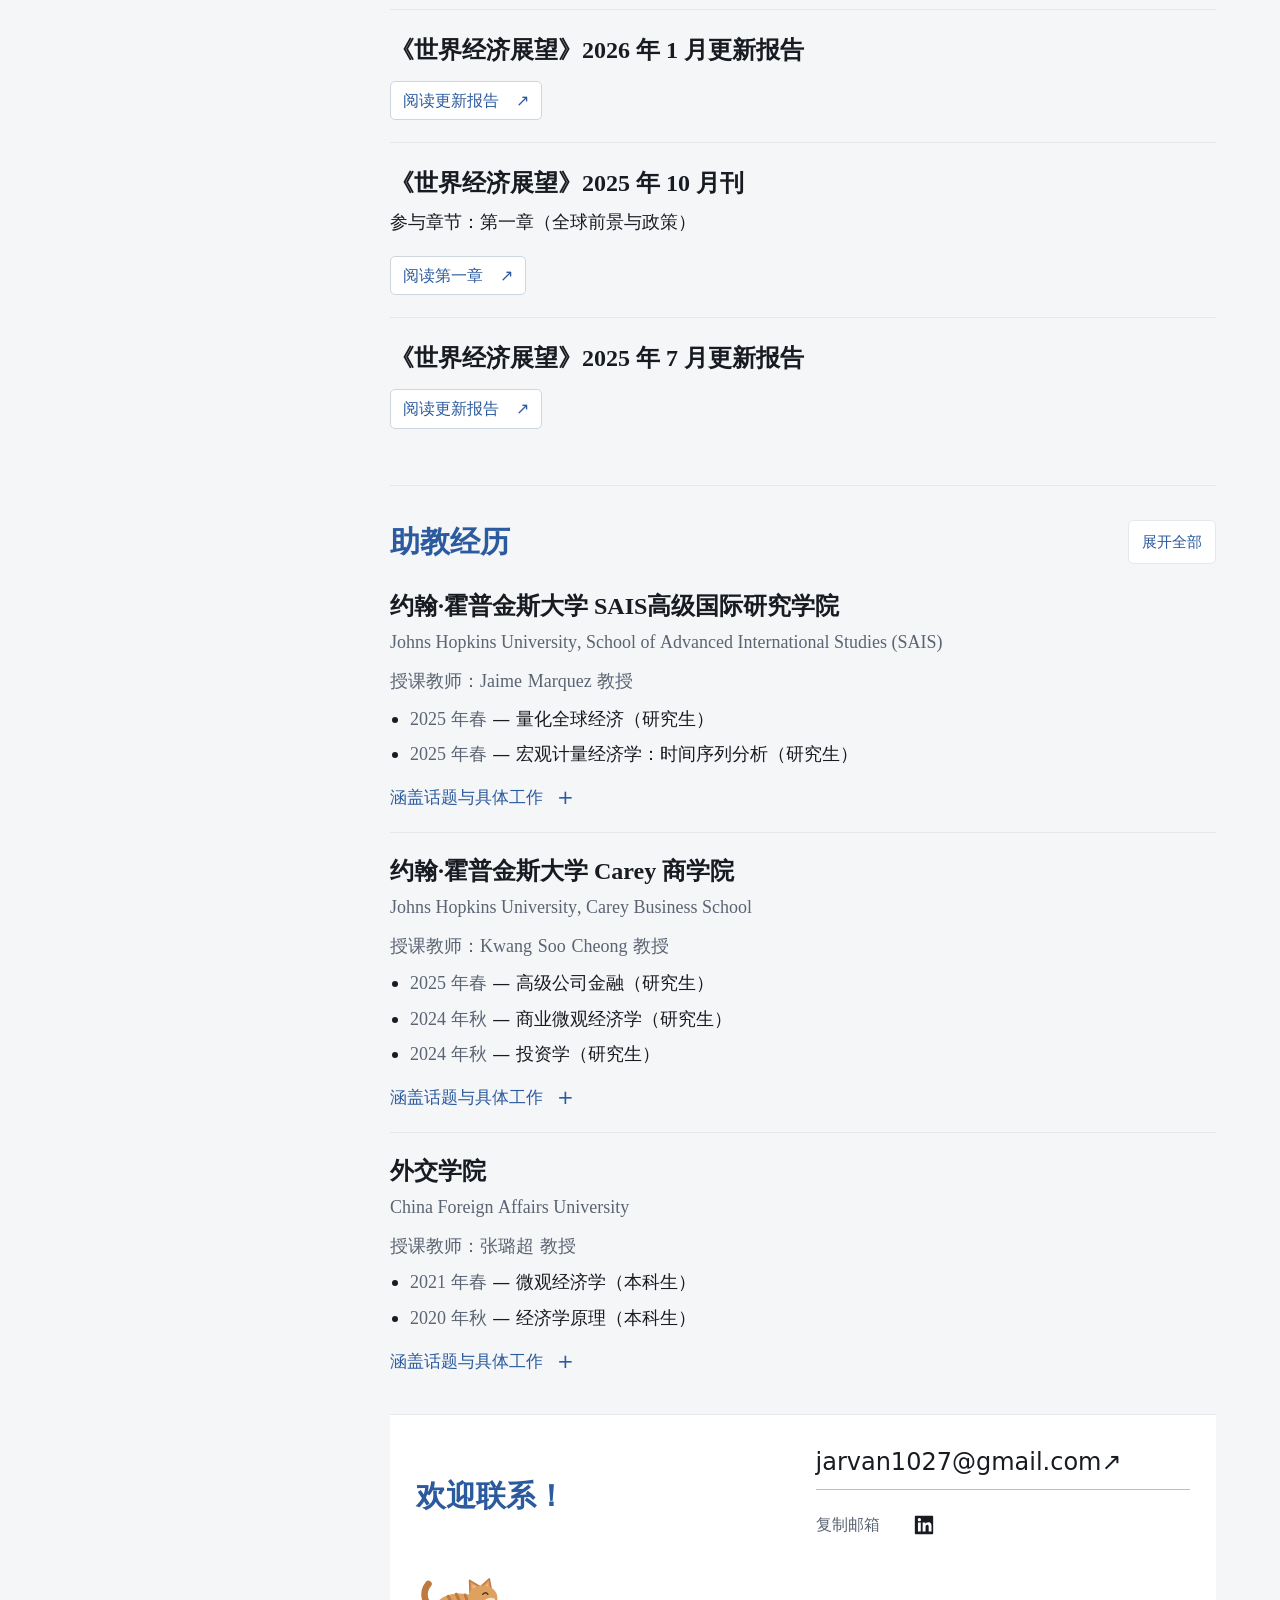
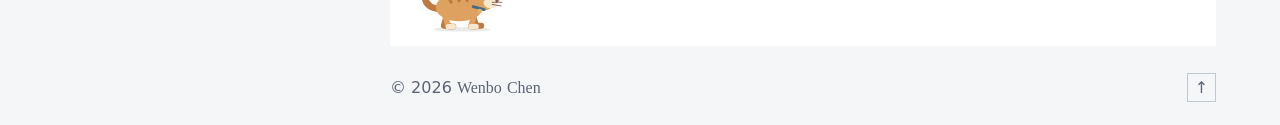
==== commit a763e935: "Add a walking orange cat below the contact links" ====
--- a/index.html
+++ b/index.html
@@ -86,17 +86,40 @@
 <section class="section experience-section" id="experience" aria-labelledby="experience-heading"><div class="section-heading"><h2 id="experience-heading" data-zh="工作经历" data-en="Work Experience">工作经历</h2></div><div class="timeline"><div class="timeline-item"><div class="timeline-meta"><div class="timeline-date"><span data-zh="2025.06 — 至今" data-en="Jun. 2025 — Present">2025.06 — 至今</span></div><p class="timeline-location" data-zh="美国，华盛顿特区" data-en="Washington, DC, USA">美国，华盛顿特区</p></div><h3><a class="institution-link" href="https://www.imf.org/" target="_blank" rel="noopener noreferrer" data-zh="国际货币基金组织" data-en="International Monetary Fund">国际货币基金组织</a></h3><p class="english-name institution-english" lang="en">International Monetary Fund</p><p data-zh="研究部，世界经济研究处" data-en="Research Department, World Economic Studies Division">研究部，世界经济研究处</p><p class="timeline-detail" data-zh="研究分析师" data-en="Research Analyst">研究分析师</p></div><div class="timeline-item"><div class="timeline-meta"><div class="timeline-date" data-zh="2025.01 — 2025.05" data-en="Jan. 2025 — May 2025">2025.01 — 2025.05</div><p class="timeline-location" data-zh="美国，华盛顿特区" data-en="Washington, DC, USA">美国，华盛顿特区</p></div><h3><a class="institution-link" href="https://www.iif.com/" target="_blank" rel="noopener noreferrer" data-zh="国际金融协会" data-en="Institute of International Finance">国际金融协会</a></h3><p class="english-name institution-english" lang="en">Institute of International Finance</p><p data-zh="经济研究部，拉丁美洲研究组" data-en="Economic Research Department, Latin America Research Group">经济研究部，拉丁美洲研究组</p><p class="timeline-detail" data-zh="研究助理" data-en="Research Assistant">研究助理</p></div><div class="timeline-item"><div class="timeline-meta"><div class="timeline-date" data-zh="2024.06 — 2024.08" data-en="Jun. 2024 — Aug. 2024">2024.06 — 2024.08</div><p class="timeline-location" data-zh="巴西，巴西利亚" data-en="Brasília, Brazil">巴西，巴西利亚</p></div><h3><a class="institution-link" href="https://www.worldbank.org/" target="_blank" rel="noopener noreferrer" data-zh="世界银行" data-en="World Bank">世界银行</a></h3><p class="english-name institution-english" lang="en">World Bank</p><p data-zh="宏观经济、贸易与投资全球实践处" data-en="Macroeconomics, Trade and Investment Global Practice">宏观经济、贸易与投资全球实践处</p><p class="timeline-detail" data-zh="暑期实习生" data-en="Summer Intern">暑期实习生</p></div></div></section>
 <section class="section reports-section" id="reports" aria-labelledby="reports-heading"><div class="section-heading"><h2 id="reports-heading" data-zh="政策报告" data-en="Policy Reports">政策报告</h2></div><p class="reports-intro" data-zh="我曾参与以下 IMF旗舰报告《世界经济展望》的研究工作。" data-en="I contributed to research for the following editions of the IMF’s flagship World Economic Outlook.">我曾参与以下 IMF旗舰报告《世界经济展望》的研究工作。</p><div class="report-list">
 <article class="report-entry" aria-labelledby="report-2027-apr-heading"><div class="report-content"><h3 id="report-2027-apr-heading" data-zh="《世界经济展望》2027 年 4 月刊" data-en="World Economic Outlook, April 2027">《世界经济展望》2027 年 4 月刊</h3><p class="report-part" data-zh="参与章节：第二章" data-en="Contributing chapter: Chapter 2">参与章节：第二章</p><span class="project-status report-status" data-zh="进行中" data-en="In progress">进行中</span></div></article>
-<article class="report-entry" aria-labelledby="report-2026-apr-heading"><div class="report-content"><h3 id="report-2026-apr-heading" data-zh="《世界经济展望》2026 年 4 月刊" data-en="World Economic Outlook, April 2026">《世界经济展望》2026 年 4 月刊</h3><p class="report-part" data-zh="参与章节：第一章（全球前景与政策）" data-en="Contributing chapter: Chapter 1 — Global Prospects and Policies">参与章节：第一章（全球前景与政策）</p><a class="report-link" href="https://www.imf.org/-/media/files/publications/weo/2026/april/english/ch1.pdf?hl=en-US#page=1" target="_blank" rel="noopener noreferrer" type="application/pdf" aria-describedby="report-2026-apr-heading"><span data-zh="阅读第一章" data-en="Read Chapter 1">阅读第一章</span><span aria-hidden="true">↗</span></a></div></article>
-<article class="report-entry" aria-labelledby="report-2026-jan-heading"><div class="report-content"><h3 id="report-2026-jan-heading" data-zh="《世界经济展望》2026 年 1 月更新报告" data-en="World Economic Outlook Update, January 2026">《世界经济展望》2026 年 1 月更新报告</h3><a class="report-link" href="https://www.imf.org/-/media/files/publications/weo/2026/january/english/text.pdf" target="_blank" rel="noopener noreferrer" type="application/pdf" aria-describedby="report-2026-jan-heading"><span data-zh="阅读更新报告" data-en="Read the update">阅读更新报告</span><span aria-hidden="true">↗</span></a></div></article>
-<article class="report-entry" aria-labelledby="report-2025-oct-heading"><div class="report-content"><h3 id="report-2025-oct-heading" data-zh="《世界经济展望》2025 年 10 月刊" data-en="World Economic Outlook, October 2025">《世界经济展望》2025 年 10 月刊</h3><p class="report-part" data-zh="参与章节：第一章（全球前景与政策）" data-en="Contributing chapter: Chapter 1 — Global Prospects and Policies">参与章节：第一章（全球前景与政策）</p><a class="report-link" href="https://www.imf.org/-/media/files/publications/weo/2025/october/english/ch1.pdf#page=1" target="_blank" rel="noopener noreferrer" type="application/pdf" aria-describedby="report-2025-oct-heading"><span data-zh="阅读第一章" data-en="Read Chapter 1">阅读第一章</span><span aria-hidden="true">↗</span></a></div></article>
-<article class="report-entry" aria-labelledby="report-2025-jul-heading"><div class="report-content"><h3 id="report-2025-jul-heading" data-zh="《世界经济展望》2025 年 7 月更新报告" data-en="World Economic Outlook Update, July 2025">《世界经济展望》2025 年 7 月更新报告</h3><a class="report-link" href="https://www.imf.org/-/media/files/publications/weo/2025/update/july/english/text.pdf" target="_blank" rel="noopener noreferrer" type="application/pdf" aria-describedby="report-2025-jul-heading"><span data-zh="阅读更新报告" data-en="Read the update">阅读更新报告</span><span aria-hidden="true">↗</span></a></div></article>
+<article class="report-entry" aria-labelledby="report-2026-apr-heading"><div class="report-content"><h3 id="report-2026-apr-heading"><a class="institution-link" href="https://www.imf.org/en/Publications/WEO/Issues/2026/04/14/world-economic-outlook-april-2026" target="_blank" rel="noopener noreferrer" data-zh="《世界经济展望》2026 年 4 月刊" data-en="World Economic Outlook, April 2026">《世界经济展望》2026 年 4 月刊</a></h3><p class="report-part" data-zh="参与章节：第一章（全球前景与政策）" data-en="Contributing chapter: Chapter 1 — Global Prospects and Policies">参与章节：第一章（全球前景与政策）</p><a class="report-link" href="https://www.imf.org/-/media/files/publications/weo/2026/april/english/ch1.pdf?hl=en-US#page=1" target="_blank" rel="noopener noreferrer" type="application/pdf" aria-describedby="report-2026-apr-heading"><span data-zh="阅读第一章" data-en="Read Chapter 1">阅读第一章</span><span aria-hidden="true">↗</span></a></div></article>
+<article class="report-entry" aria-labelledby="report-2026-jan-heading"><div class="report-content"><h3 id="report-2026-jan-heading"><a class="institution-link" href="https://www.imf.org/en/publications/weo/issues/2026/01/19/world-economic-outlook-update-january-2026" target="_blank" rel="noopener noreferrer" data-zh="《世界经济展望》2026 年 1 月更新报告" data-en="World Economic Outlook Update, January 2026">《世界经济展望》2026 年 1 月更新报告</a></h3><a class="report-link" href="https://www.imf.org/-/media/files/publications/weo/2026/january/english/text.pdf" target="_blank" rel="noopener noreferrer" type="application/pdf" aria-describedby="report-2026-jan-heading"><span data-zh="阅读更新报告" data-en="Read the update">阅读更新报告</span><span aria-hidden="true">↗</span></a></div></article>
+<article class="report-entry" aria-labelledby="report-2025-oct-heading"><div class="report-content"><h3 id="report-2025-oct-heading"><a class="institution-link" href="https://www.imf.org/en/Publications/WEO/Issues/2025/10/14/world-economic-outlook-october-2025" target="_blank" rel="noopener noreferrer" data-zh="《世界经济展望》2025 年 10 月刊" data-en="World Economic Outlook, October 2025">《世界经济展望》2025 年 10 月刊</a></h3><p class="report-part" data-zh="参与章节：第一章（全球前景与政策）" data-en="Contributing chapter: Chapter 1 — Global Prospects and Policies">参与章节：第一章（全球前景与政策）</p><a class="report-link" href="https://www.imf.org/-/media/files/publications/weo/2025/october/english/ch1.pdf#page=1" target="_blank" rel="noopener noreferrer" type="application/pdf" aria-describedby="report-2025-oct-heading"><span data-zh="阅读第一章" data-en="Read Chapter 1">阅读第一章</span><span aria-hidden="true">↗</span></a></div></article>
+<article class="report-entry" aria-labelledby="report-2025-jul-heading"><div class="report-content"><h3 id="report-2025-jul-heading"><a class="institution-link" href="https://www.imf.org/en/Publications/WEO/Issues/2025/07/29/world-economic-outlook-update-july-2025" target="_blank" rel="noopener noreferrer" data-zh="《世界经济展望》2025 年 7 月更新报告" data-en="World Economic Outlook Update, July 2025">《世界经济展望》2025 年 7 月更新报告</a></h3><a class="report-link" href="https://www.imf.org/-/media/files/publications/weo/2025/update/july/english/text.pdf" target="_blank" rel="noopener noreferrer" type="application/pdf" aria-describedby="report-2025-jul-heading"><span data-zh="阅读更新报告" data-en="Read the update">阅读更新报告</span><span aria-hidden="true">↗</span></a></div></article>
 </div></section>
 <section class="teaching-section section" id="teaching" aria-labelledby="teaching-heading"><div class="teaching-intro"><div class="section-heading"><h2 id="teaching-heading" data-zh="助教经历" data-en="Teaching Assistant Experience">助教经历</h2><button class="research-toggle" id="toggle-teaching" type="button" aria-expanded="false" aria-controls="teaching-sais-details teaching-carey-details teaching-cfau-details" data-zh="展开全部" data-en="Expand all" hidden>展开全部</button></div><div class="teaching-groups">
 <article class="teaching-school" aria-labelledby="teaching-sais-heading"><h3 id="teaching-sais-heading"><a class="institution-link" href="https://sais.jhu.edu/" target="_blank" rel="noopener noreferrer" data-zh="约翰·霍普金斯大学 SAIS高级国际研究学院" data-en="Johns Hopkins University, School of Advanced International Studies (SAIS)">约翰·霍普金斯大学 SAIS高级国际研究学院</a></h3><p class="english-name institution-english" lang="en">Johns Hopkins University, School of Advanced International Studies (SAIS)</p><p class="teaching-instructor" data-zh="授课教师：Jaime Marquez 教授" data-en="Instructor: Prof. Jaime Marquez">授课教师：Jaime Marquez 教授</p><ul class="teaching-courses"><li><span class="course-term" data-zh="2025 年春" data-en="Spring 2025">2025 年春</span><span aria-hidden="true"> — </span><span class="course-name" data-zh="量化全球经济（研究生）" data-en="Quantitative Global Economics (graduate)">量化全球经济（研究生）</span></li><li><span class="course-term" data-zh="2025 年春" data-en="Spring 2025">2025 年春</span><span aria-hidden="true"> — </span><span class="course-name" data-zh="宏观计量经济学：时间序列分析（研究生）" data-en="Macro Econometrics: Time Series Analysis (graduate)">宏观计量经济学：时间序列分析（研究生）</span></li></ul><details class="project-details teaching-disclosure" id="teaching-sais-details"><summary><span data-zh="涵盖话题与具体工作" data-en="Topics and responsibilities">涵盖话题与具体工作</span><span class="plus" aria-hidden="true">+</span></summary><div class="teaching-details"><p><strong data-zh="涵盖话题：" data-en="Topics: ">涵盖话题：</strong><span data-zh="数据清洗与预处理、VAR 与 VECM 模型、固定效应回归、政策模拟，以及石油价格与汇率预测、泰勒规则等宏观经济应用。" data-en="Data cleaning and preprocessing; VAR and VECM models; fixed-effects regressions; policy simulations; and macroeconomic applications including oil-price and exchange-rate forecasting and the Taylor rule.">数据清洗与预处理、VAR 与 VECM 模型、固定效应回归、政策模拟，以及石油价格与汇率预测、泰勒规则等宏观经济应用。</span></p><p><strong data-zh="具体工作：" data-en="Responsibilities: ">具体工作：</strong><span data-zh="预处理 IMF、美联储等来源的经济数据，为学生作业准备 Stata 工作文件；主持 Stata、PcGive 和 Excel 培训课，讲解相关方法及其在宏观经济研究中的应用。" data-en="Preprocessed economic data from the IMF, the Federal Reserve, and other sources, and prepared Stata work files for student assignments. Led training sessions in Stata, PcGive, and Excel, explaining methods and their applications in macroeconomic research.">预处理 IMF、美联储等来源的经济数据，为学生作业准备 Stata 工作文件；主持 Stata、PcGive 和 Excel 培训课，讲解相关方法及其在宏观经济研究中的应用。</span></p></div></details></article>
 <article class="teaching-school" aria-labelledby="teaching-carey-heading"><h3 id="teaching-carey-heading"><a class="institution-link" href="https://carey.jhu.edu/" target="_blank" rel="noopener noreferrer" data-zh="约翰·霍普金斯大学 Carey 商学院" data-en="Johns Hopkins University, Carey Business School">约翰·霍普金斯大学 Carey 商学院</a></h3><p class="english-name institution-english" lang="en">Johns Hopkins University, Carey Business School</p><p class="teaching-instructor" data-zh="授课教师：Kwang Soo Cheong 教授" data-en="Instructor: Prof. Kwang Soo Cheong">授课教师：Kwang Soo Cheong 教授</p><ul class="teaching-courses"><li><span class="course-term" data-zh="2025 年春" data-en="Spring 2025">2025 年春</span><span aria-hidden="true"> — </span><span class="course-name" data-zh="高级公司金融（研究生）" data-en="Advanced Corporate Finance (graduate)">高级公司金融（研究生）</span></li><li><span class="course-term" data-zh="2024 年秋" data-en="Fall 2024">2024 年秋</span><span aria-hidden="true"> — </span><span class="course-name" data-zh="商业微观经济学（研究生）" data-en="Business Microeconomics (graduate)">商业微观经济学（研究生）</span></li><li><span class="course-term" data-zh="2024 年秋" data-en="Fall 2024">2024 年秋</span><span aria-hidden="true"> — </span><span class="course-name" data-zh="投资学（研究生）" data-en="Investments (graduate)">投资学（研究生）</span></li></ul><details class="project-details teaching-disclosure" id="teaching-carey-details"><summary><span data-zh="涵盖话题与具体工作" data-en="Topics and responsibilities">涵盖话题与具体工作</span><span class="plus" aria-hidden="true">+</span></summary><div class="teaching-details"><p><strong data-zh="涵盖话题：" data-en="Topics: ">涵盖话题：</strong><span data-zh="DCF 与 DDM 估值、有效前沿与投资组合最优化、Fama–French 三因子模型、有税与无税条件下的 MM 理论、博弈论，以及完全与不完全竞争市场理论。" data-en="DCF and DDM valuation; the efficient frontier and portfolio optimization; the Fama–French three-factor model; Modigliani–Miller theory with and without taxes; game theory; and models of perfectly and imperfectly competitive markets.">DCF 与 DDM 估值、有效前沿与投资组合最优化、Fama–French 三因子模型、有税与无税条件下的 MM 理论、博弈论，以及完全与不完全竞争市场理论。</span></p><p><strong data-zh="具体工作：" data-en="Responsibilities: ">具体工作：</strong><span data-zh="录制经济与金融学理论复习及 Excel 建模教学视频；批改每周作业、案例研究中的 Excel 建模作业，以及期中和期末试卷。" data-en="Recorded review videos on economic and financial theory and Excel modeling techniques. Graded weekly assignments, Excel-based case studies, and midterm and final examinations.">录制经济与金融学理论复习及 Excel 建模教学视频；批改每周作业、案例研究中的 Excel 建模作业，以及期中和期末试卷。</span></p></div></details></article>
 <article class="teaching-school" aria-labelledby="teaching-cfau-heading"><h3 id="teaching-cfau-heading"><a class="institution-link" href="https://www.cfau.edu.cn/" target="_blank" rel="noopener noreferrer" data-zh="外交学院" data-en="China Foreign Affairs University">外交学院</a></h3><p class="english-name institution-english" lang="en">China Foreign Affairs University</p><p class="teaching-instructor" data-zh="授课教师：张璐超 教授" data-en="Instructor: Prof. Luchao Zhang (张璐超)">授课教师：张璐超 教授</p><ul class="teaching-courses"><li><span class="course-term" data-zh="2021 年春" data-en="Spring 2021">2021 年春</span><span aria-hidden="true"> — </span><span class="course-name" data-zh="微观经济学（本科生）" data-en="Microeconomics (undergraduate)">微观经济学（本科生）</span></li><li><span class="course-term" data-zh="2020 年秋" data-en="Fall 2020">2020 年秋</span><span aria-hidden="true"> — </span><span class="course-name" data-zh="经济学原理（本科生）" data-en="Principles of Economics (undergraduate)">经济学原理（本科生）</span></li></ul><details class="project-details teaching-disclosure" id="teaching-cfau-details"><summary><span data-zh="涵盖话题与具体工作" data-en="Topics and responsibilities">涵盖话题与具体工作</span><span class="plus" aria-hidden="true">+</span></summary><div class="teaching-details"><p><strong data-zh="涵盖话题：" data-en="Topics: ">涵盖话题：</strong><span data-zh="消费者选择、生产与成本、市场供求与均衡、完全竞争与垄断，以及外部性与公共品。" data-en="Consumer choice; production and costs; supply, demand, and market equilibrium; perfect competition and monopoly; and externalities and public goods.">消费者选择、生产与成本、市场供求与均衡、完全竞争与垄断，以及外部性与公共品。</span></p><p><strong data-zh="具体工作：" data-en="Responsibilities: ">具体工作：</strong><span data-zh="解答学生问题，批改每周作业以及期中和期末试卷。" data-en="Answered student questions and graded weekly assignments and midterm and final examinations.">解答学生问题，批改每周作业以及期中和期末试卷。</span></p></div></details></article>
 </div></div></section>
-<section class="contact-section" id="contact" aria-labelledby="contact-heading"><div class="contact-inner"><div><h2 id="contact-heading" data-zh="欢迎联系！" data-en="Get in touch!">欢迎联系！</h2></div><div class="contact-links"><a class="email-link" href="mailto:jarvan1027@gmail.com">jarvan1027@gmail.com<span aria-hidden="true">↗</span></a><div class="contact-secondary"><button class="copy-email" id="copy-email" type="button" data-zh="复制邮箱" data-en="Copy email">复制邮箱</button><a class="icon-link contact-linkedin" href="https://www.linkedin.com/in/chen-wenbo/" target="_blank" rel="noopener noreferrer" data-label-zh="领英" data-label-en="LinkedIn" aria-label="领英" title="领英"><svg aria-hidden="true" focusable="false" xmlns="http://www.w3.org/2000/svg" width="24" height="24" viewBox="0 0 24 24" fill="currentColor"><path fill-rule="evenodd" d="M3 2h18a1 1 0 0 1 1 1v18a1 1 0 0 1-1 1H3a1 1 0 0 1-1-1V3a1 1 0 0 1 1-1Zm2.4 7.2h3.1v10H5.4Zm1.55-4.8a1.8 1.8 0 1 0 0 3.6 1.8 1.8 0 0 0 0-3.6Zm3.55 4.8h3v1.4c.5-.9 1.5-1.7 3.1-1.7 3.1 0 3.6 2 3.6 4.6v5.7h-3.1v-5.1c0-1.2 0-2.5-1.5-2.5s-1.9 1.2-1.9 2.4v5.2h-3.2Z" clip-rule="evenodd"/></svg></a><span class="copy-feedback" id="copy-feedback" role="status" aria-live="polite"></span></div></div></div></section>
+<section class="contact-section" id="contact" aria-labelledby="contact-heading"><div class="contact-inner"><div><h2 id="contact-heading" data-zh="欢迎联系！" data-en="Get in touch!">欢迎联系！</h2></div><div class="contact-links"><a class="email-link" href="mailto:jarvan1027@gmail.com">jarvan1027@gmail.com<span aria-hidden="true">↗</span></a><div class="contact-secondary"><button class="copy-email" id="copy-email" type="button" data-zh="复制邮箱" data-en="Copy email">复制邮箱</button><a class="icon-link contact-linkedin" href="https://www.linkedin.com/in/chen-wenbo/" target="_blank" rel="noopener noreferrer" data-label-zh="领英" data-label-en="LinkedIn" aria-label="领英" title="领英"><svg aria-hidden="true" focusable="false" xmlns="http://www.w3.org/2000/svg" width="24" height="24" viewBox="0 0 24 24" fill="currentColor"><path fill-rule="evenodd" d="M3 2h18a1 1 0 0 1 1 1v18a1 1 0 0 1-1 1H3a1 1 0 0 1-1-1V3a1 1 0 0 1 1-1Zm2.4 7.2h3.1v10H5.4Zm1.55-4.8a1.8 1.8 0 1 0 0 3.6 1.8 1.8 0 0 0 0-3.6Zm3.55 4.8h3v1.4c.5-.9 1.5-1.7 3.1-1.7 3.1 0 3.6 2 3.6 4.6v5.7h-3.1v-5.1c0-1.2 0-2.5-1.5-2.5s-1.9 1.2-1.9 2.4v5.2h-3.2Z" clip-rule="evenodd"/></svg></a><span class="copy-feedback" id="copy-feedback" role="status" aria-live="polite"></span></div></div></div>
+<div class="contact-cat-track" aria-hidden="true">
+  <div class="contact-cat-patrol"><div class="contact-cat-facing">
+    <svg class="contact-cat" viewBox="0 0 120 90" xmlns="http://www.w3.org/2000/svg" focusable="false">
+      <ellipse cx="63" cy="81" rx="39" ry="3" fill="currentColor" opacity=".09"/>
+      <g class="cat-tail"><path d="M32 53C9 52 8 30 17 19" fill="none" stroke="#bd793f" stroke-width="9" stroke-linecap="round"/></g>
+      <g class="cat-leg cat-leg-far"><path d="M43 57L38 76H45M76 57L82 76H89" fill="none" stroke="#bd793f" stroke-width="8" stroke-linecap="round" stroke-linejoin="round"/></g>
+      <g class="cat-torso">
+        <ellipse cx="59" cy="51" rx="32" ry="19" fill="#dfa15f"/>
+        <path d="M44 36L48 44M55 33L59 42M67 34L70 42" stroke="#bd793f" stroke-width="4" stroke-linecap="round"/>
+        <path d="M74 39L73 14L88 23L100 12L105 39Z" fill="#dfa15f" stroke="#bd793f" stroke-width="2" stroke-linejoin="round"/>
+        <path d="M77 20L78 31L85 25M98 19L91 26L101 31" fill="#efbbac"/>
+        <ellipse cx="91" cy="38" rx="20" ry="17" fill="#dfa15f"/>
+        <ellipse cx="102" cy="45" rx="10" ry="7" fill="#f6e7cf"/>
+        <path d="M91 33Q95 29 98 33" fill="none" stroke="#42372f" stroke-width="2" stroke-linecap="round"/>
+        <path d="M108 40L114 42L109 45Z" fill="#845a50"/>
+        <path d="M104 47L116 49M104 44L117 44" stroke="#845a50" stroke-width="1.2" stroke-linecap="round"/>
+        <path d="M78 50L93 54" stroke="#446b8a" stroke-width="4" stroke-linecap="round"/>
+        <circle cx="87" cy="56" r="3" fill="#d7b770"/>
+      </g>
+      <g class="cat-leg cat-leg-near"><path d="M39 60L44 77H51M80 59L75 77H82" fill="none" stroke="#dfa15f" stroke-width="8" stroke-linecap="round" stroke-linejoin="round"/><path d="M44 77H51M75 77H82" stroke="#f6e7cf" stroke-width="7" stroke-linecap="round"/></g>
+    </svg>
+  </div></div>
+</div></section>
 <footer class="footer"><div>© 2026 Wenbo Chen</div><a href="#home" class="back-top" aria-label="Back to top">↑</a></footer>
 </main>
 </div>
--- a/assets/style.css
+++ b/assets/style.css
@@ -146,3 +146,59 @@
 .report-list > .report-entry:first-child {
   border-top: 0;
 }
+
+/* A decorative visitor below the contact links. */
+.contact-cat-track {
+  position: relative;
+  height: 76px;
+  margin: -8px 26px 4px;
+  overflow: hidden;
+  pointer-events: none;
+  color: var(--ink);
+}
+.contact-cat-patrol {
+  position: absolute;
+  inset: 0 88px 0 0;
+  animation: cat-patrol 18s linear infinite;
+}
+.contact-cat-facing {
+  width: 88px;
+  height: 66px;
+  animation: cat-turn 18s steps(1, end) infinite;
+}
+.contact-cat { display: block; width: 88px; height: 66px; }
+.cat-torso { animation: cat-bob .65s ease-in-out infinite; }
+.cat-leg { transform-box: fill-box; transform-origin: 50% 0%; }
+.cat-leg-near { animation: cat-step .65s ease-in-out infinite alternate; }
+.cat-leg-far { animation: cat-step .65s ease-in-out -.65s infinite alternate; }
+.cat-tail {
+  transform-box: fill-box;
+  transform-origin: 100% 100%;
+  animation: cat-tail-sway 1.6s ease-in-out infinite alternate;
+}
+@keyframes cat-patrol {
+  0%, 7% { transform: translateX(0); }
+  43%, 55% { transform: translateX(100%); }
+  93%, 100% { transform: translateX(0); }
+}
+@keyframes cat-turn {
+  0% { transform: scaleX(1); }
+  50% { transform: scaleX(-1); }
+  98% { transform: scaleX(1); }
+}
+@keyframes cat-bob { 50% { transform: translateY(-1.5px); } }
+@keyframes cat-step {
+  from { transform: rotate(-10deg); }
+  to { transform: rotate(10deg); }
+}
+@keyframes cat-tail-sway {
+  from { transform: rotate(-6deg); }
+  to { transform: rotate(8deg); }
+}
+@media (max-width: 650px) {
+  .contact-cat-track { margin-inline: 18px; height: 70px; }
+}
+@media (prefers-reduced-motion: reduce) {
+  .contact-cat-track * { animation: none !important; }
+}
+@media print { .contact-cat-track { display: none; } }
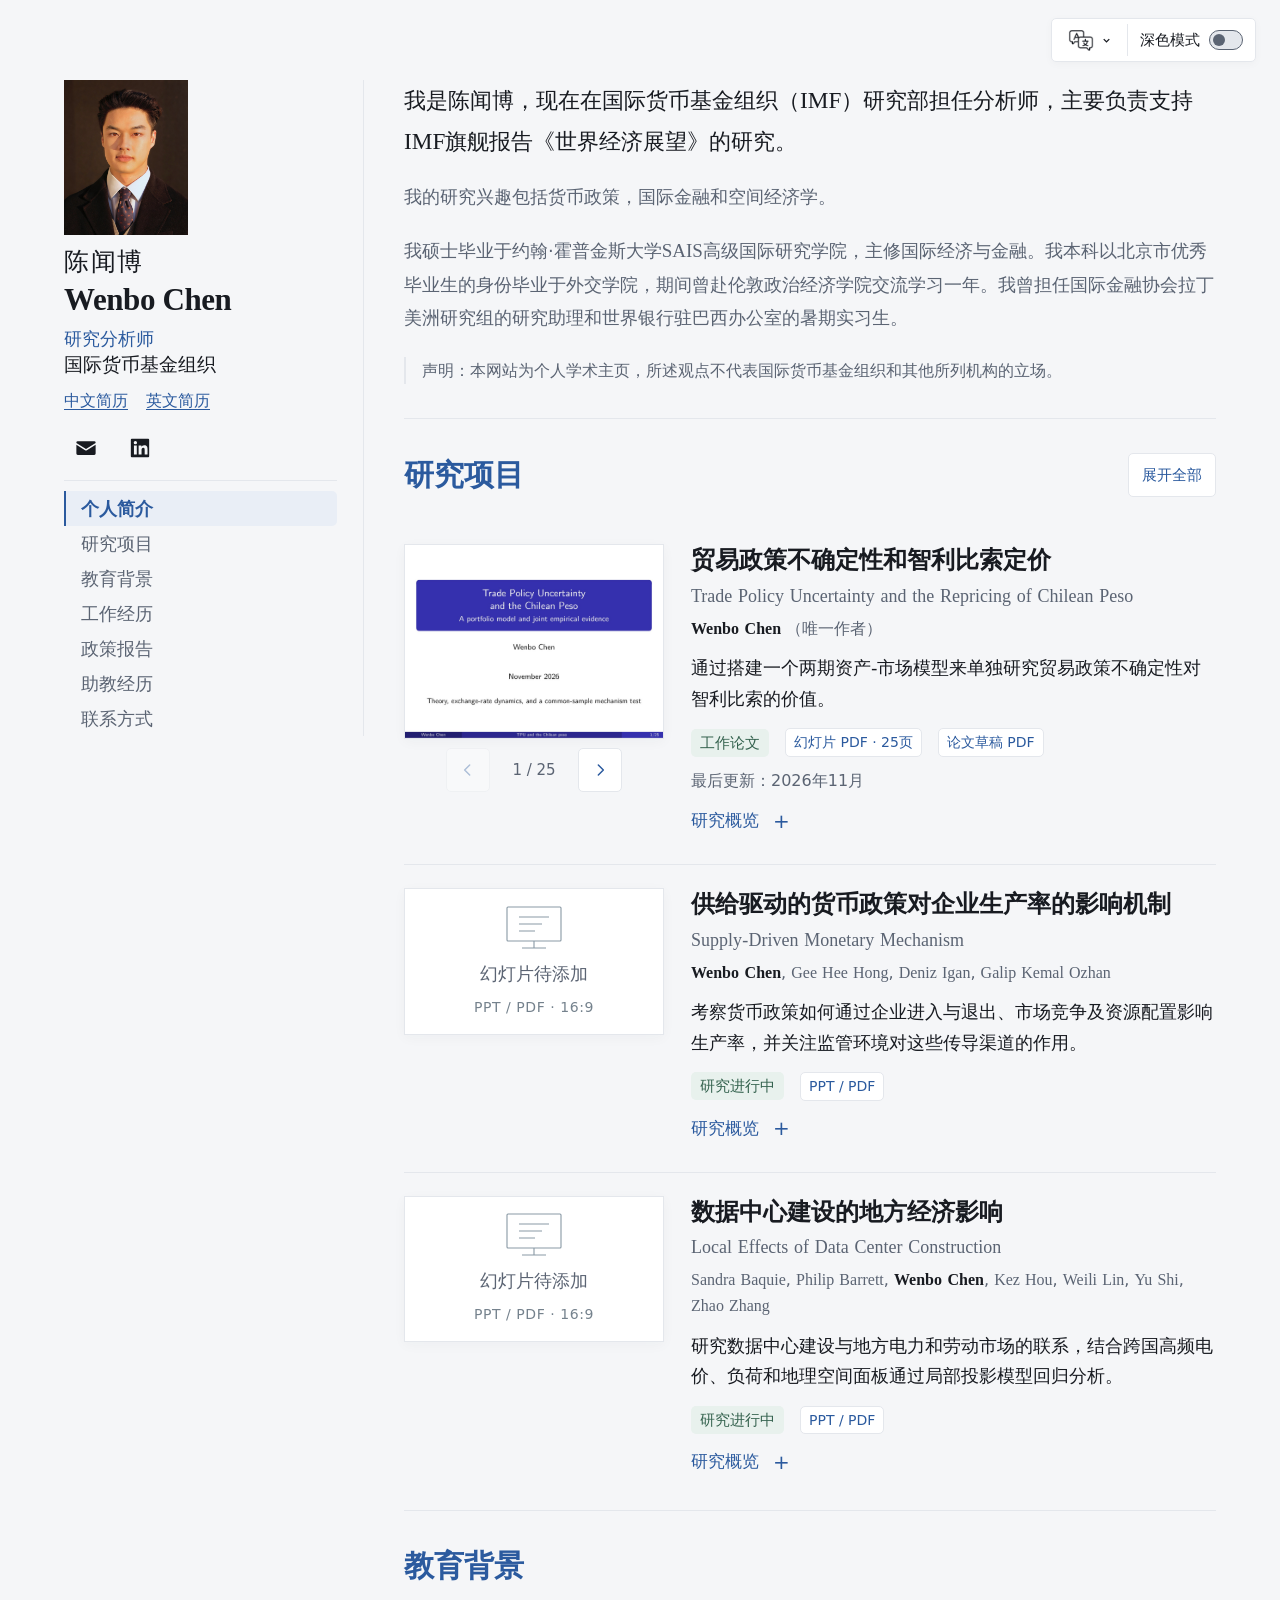
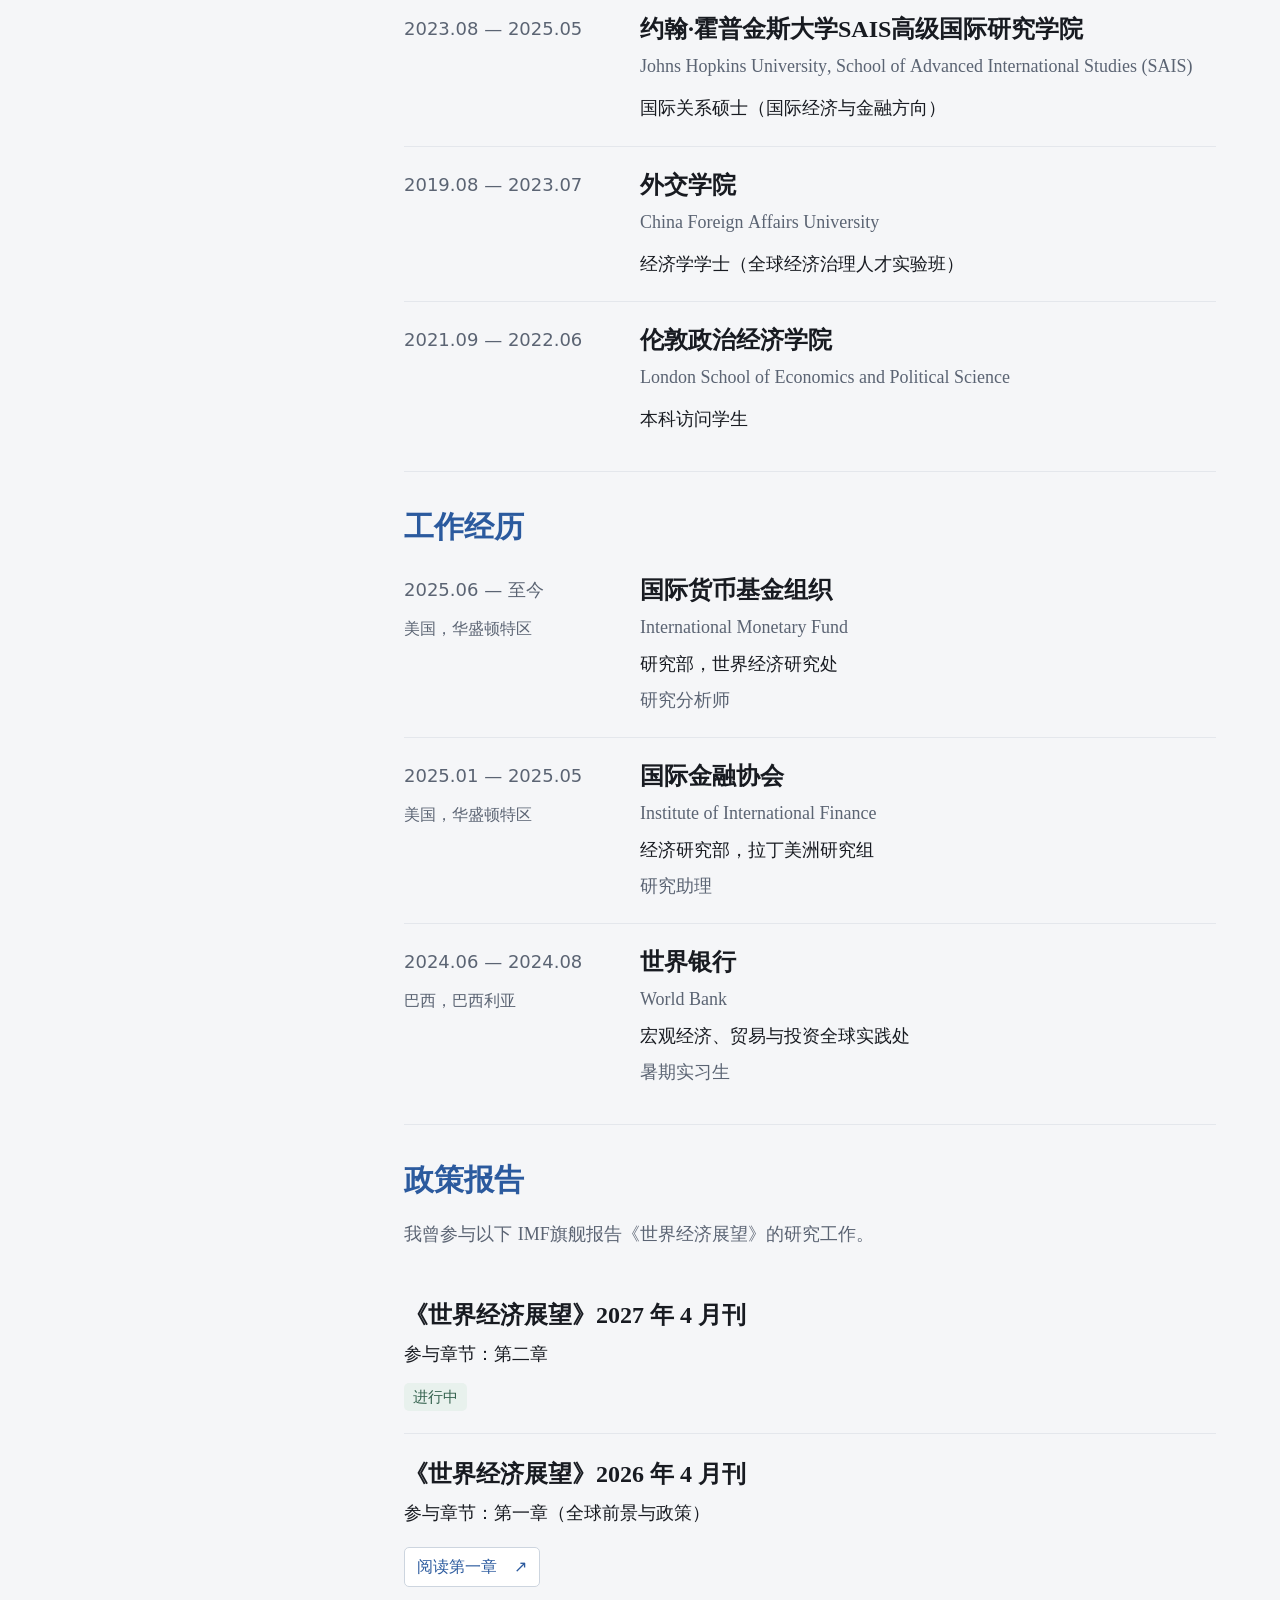
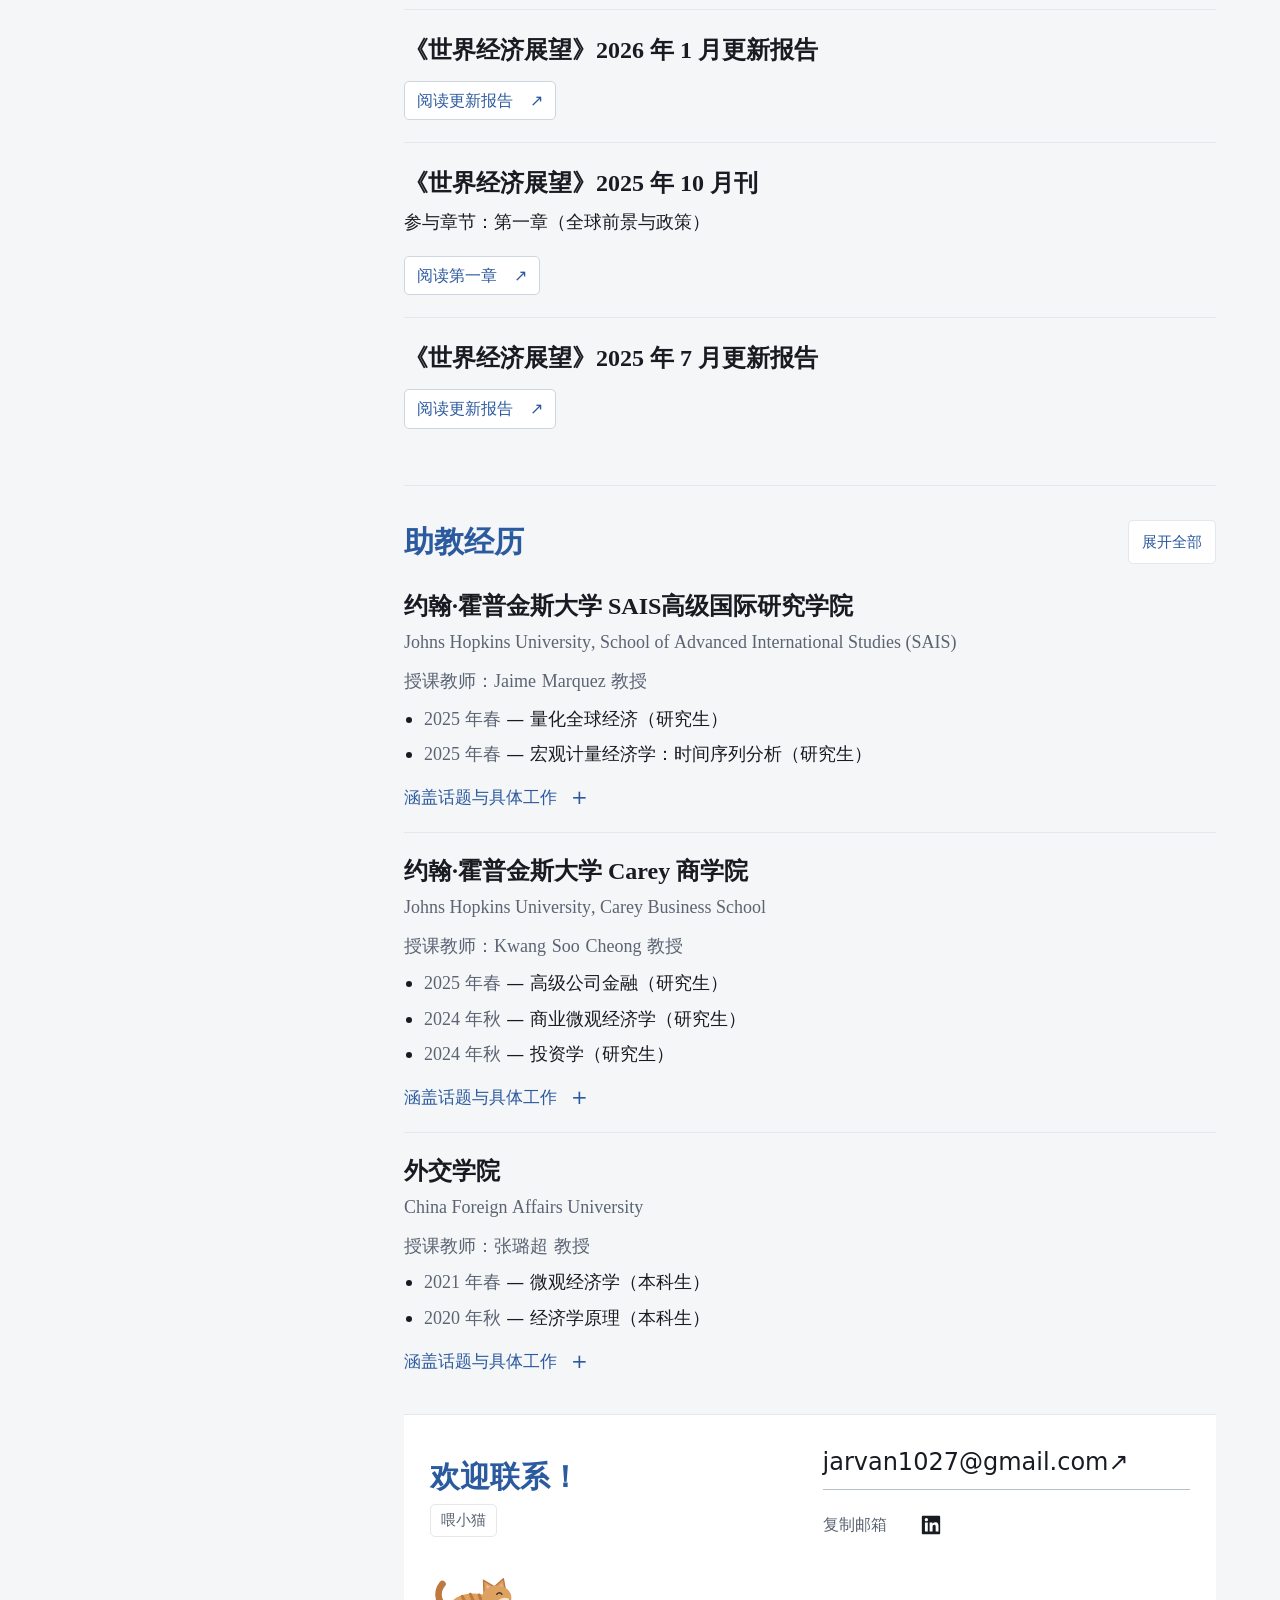
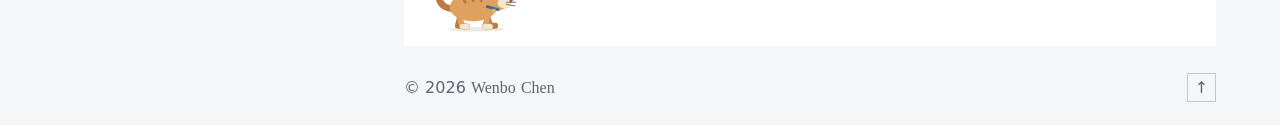
==== commit 4caad68d: "Let visitors feed the cat in the contact card" ====
--- a/index.html
+++ b/index.html
@@ -18,8 +18,8 @@
   <meta name="theme-color" content="#f5f6f8">
   <link rel="icon" href="./assets/favicon.svg" type="image/svg+xml">
   <script>try{document.documentElement.dataset.theme=localStorage.getItem("wenbo-site-theme")==="dark"?"dark":"light"}catch(_){document.documentElement.dataset.theme="light"}</script>
-  <link rel="stylesheet" href="./assets/style.css">
-  <script defer src="./assets/site.js"></script>
+  <link rel="stylesheet" href="./assets/style.css?v=cat-feed">
+  <script defer src="./assets/site.js?v=cat-feed"></script>
 </head>
 <body>
 <div class="page-preferences" role="group" aria-label="页面设置" data-label-zh="页面设置" data-label-en="Page preferences">
@@ -96,7 +96,10 @@
 <article class="teaching-school" aria-labelledby="teaching-carey-heading"><h3 id="teaching-carey-heading"><a class="institution-link" href="https://carey.jhu.edu/" target="_blank" rel="noopener noreferrer" data-zh="约翰·霍普金斯大学 Carey 商学院" data-en="Johns Hopkins University, Carey Business School">约翰·霍普金斯大学 Carey 商学院</a></h3><p class="english-name institution-english" lang="en">Johns Hopkins University, Carey Business School</p><p class="teaching-instructor" data-zh="授课教师：Kwang Soo Cheong 教授" data-en="Instructor: Prof. Kwang Soo Cheong">授课教师：Kwang Soo Cheong 教授</p><ul class="teaching-courses"><li><span class="course-term" data-zh="2025 年春" data-en="Spring 2025">2025 年春</span><span aria-hidden="true"> — </span><span class="course-name" data-zh="高级公司金融（研究生）" data-en="Advanced Corporate Finance (graduate)">高级公司金融（研究生）</span></li><li><span class="course-term" data-zh="2024 年秋" data-en="Fall 2024">2024 年秋</span><span aria-hidden="true"> — </span><span class="course-name" data-zh="商业微观经济学（研究生）" data-en="Business Microeconomics (graduate)">商业微观经济学（研究生）</span></li><li><span class="course-term" data-zh="2024 年秋" data-en="Fall 2024">2024 年秋</span><span aria-hidden="true"> — </span><span class="course-name" data-zh="投资学（研究生）" data-en="Investments (graduate)">投资学（研究生）</span></li></ul><details class="project-details teaching-disclosure" id="teaching-carey-details"><summary><span data-zh="涵盖话题与具体工作" data-en="Topics and responsibilities">涵盖话题与具体工作</span><span class="plus" aria-hidden="true">+</span></summary><div class="teaching-details"><p><strong data-zh="涵盖话题：" data-en="Topics: ">涵盖话题：</strong><span data-zh="DCF 与 DDM 估值、有效前沿与投资组合最优化、Fama–French 三因子模型、有税与无税条件下的 MM 理论、博弈论，以及完全与不完全竞争市场理论。" data-en="DCF and DDM valuation; the efficient frontier and portfolio optimization; the Fama–French three-factor model; Modigliani–Miller theory with and without taxes; game theory; and models of perfectly and imperfectly competitive markets.">DCF 与 DDM 估值、有效前沿与投资组合最优化、Fama–French 三因子模型、有税与无税条件下的 MM 理论、博弈论，以及完全与不完全竞争市场理论。</span></p><p><strong data-zh="具体工作：" data-en="Responsibilities: ">具体工作：</strong><span data-zh="录制经济与金融学理论复习及 Excel 建模教学视频；批改每周作业、案例研究中的 Excel 建模作业，以及期中和期末试卷。" data-en="Recorded review videos on economic and financial theory and Excel modeling techniques. Graded weekly assignments, Excel-based case studies, and midterm and final examinations.">录制经济与金融学理论复习及 Excel 建模教学视频；批改每周作业、案例研究中的 Excel 建模作业，以及期中和期末试卷。</span></p></div></details></article>
 <article class="teaching-school" aria-labelledby="teaching-cfau-heading"><h3 id="teaching-cfau-heading"><a class="institution-link" href="https://www.cfau.edu.cn/" target="_blank" rel="noopener noreferrer" data-zh="外交学院" data-en="China Foreign Affairs University">外交学院</a></h3><p class="english-name institution-english" lang="en">China Foreign Affairs University</p><p class="teaching-instructor" data-zh="授课教师：张璐超 教授" data-en="Instructor: Prof. Luchao Zhang (张璐超)">授课教师：张璐超 教授</p><ul class="teaching-courses"><li><span class="course-term" data-zh="2021 年春" data-en="Spring 2021">2021 年春</span><span aria-hidden="true"> — </span><span class="course-name" data-zh="微观经济学（本科生）" data-en="Microeconomics (undergraduate)">微观经济学（本科生）</span></li><li><span class="course-term" data-zh="2020 年秋" data-en="Fall 2020">2020 年秋</span><span aria-hidden="true"> — </span><span class="course-name" data-zh="经济学原理（本科生）" data-en="Principles of Economics (undergraduate)">经济学原理（本科生）</span></li></ul><details class="project-details teaching-disclosure" id="teaching-cfau-details"><summary><span data-zh="涵盖话题与具体工作" data-en="Topics and responsibilities">涵盖话题与具体工作</span><span class="plus" aria-hidden="true">+</span></summary><div class="teaching-details"><p><strong data-zh="涵盖话题：" data-en="Topics: ">涵盖话题：</strong><span data-zh="消费者选择、生产与成本、市场供求与均衡、完全竞争与垄断，以及外部性与公共品。" data-en="Consumer choice; production and costs; supply, demand, and market equilibrium; perfect competition and monopoly; and externalities and public goods.">消费者选择、生产与成本、市场供求与均衡、完全竞争与垄断，以及外部性与公共品。</span></p><p><strong data-zh="具体工作：" data-en="Responsibilities: ">具体工作：</strong><span data-zh="解答学生问题，批改每周作业以及期中和期末试卷。" data-en="Answered student questions and graded weekly assignments and midterm and final examinations.">解答学生问题，批改每周作业以及期中和期末试卷。</span></p></div></details></article>
 </div></div></section>
-<section class="contact-section" id="contact" aria-labelledby="contact-heading"><div class="contact-inner"><div><h2 id="contact-heading" data-zh="欢迎联系！" data-en="Get in touch!">欢迎联系！</h2></div><div class="contact-links"><a class="email-link" href="mailto:jarvan1027@gmail.com">jarvan1027@gmail.com<span aria-hidden="true">↗</span></a><div class="contact-secondary"><button class="copy-email" id="copy-email" type="button" data-zh="复制邮箱" data-en="Copy email">复制邮箱</button><a class="icon-link contact-linkedin" href="https://www.linkedin.com/in/chen-wenbo/" target="_blank" rel="noopener noreferrer" data-label-zh="领英" data-label-en="LinkedIn" aria-label="领英" title="领英"><svg aria-hidden="true" focusable="false" xmlns="http://www.w3.org/2000/svg" width="24" height="24" viewBox="0 0 24 24" fill="currentColor"><path fill-rule="evenodd" d="M3 2h18a1 1 0 0 1 1 1v18a1 1 0 0 1-1 1H3a1 1 0 0 1-1-1V3a1 1 0 0 1 1-1Zm2.4 7.2h3.1v10H5.4Zm1.55-4.8a1.8 1.8 0 1 0 0 3.6 1.8 1.8 0 0 0 0-3.6Zm3.55 4.8h3v1.4c.5-.9 1.5-1.7 3.1-1.7 3.1 0 3.6 2 3.6 4.6v5.7h-3.1v-5.1c0-1.2 0-2.5-1.5-2.5s-1.9 1.2-1.9 2.4v5.2h-3.2Z" clip-rule="evenodd"/></svg></a><span class="copy-feedback" id="copy-feedback" role="status" aria-live="polite"></span></div></div></div>
+<section class="contact-section" id="contact" aria-labelledby="contact-heading"><div class="contact-inner"><div><h2 id="contact-heading" data-zh="欢迎联系！" data-en="Get in touch!">欢迎联系！</h2>
+<button type="button" class="cat-feed-button" data-zh="喂小猫" data-en="Feed the cat" hidden>喂小猫</button>
+<span class="visually-hidden" id="cat-feed-status" role="status"></span>
+</div><div class="contact-links"><a class="email-link" href="mailto:jarvan1027@gmail.com">jarvan1027@gmail.com<span aria-hidden="true">↗</span></a><div class="contact-secondary"><button class="copy-email" id="copy-email" type="button" data-zh="复制邮箱" data-en="Copy email">复制邮箱</button><a class="icon-link contact-linkedin" href="https://www.linkedin.com/in/chen-wenbo/" target="_blank" rel="noopener noreferrer" data-label-zh="领英" data-label-en="LinkedIn" aria-label="领英" title="领英"><svg aria-hidden="true" focusable="false" xmlns="http://www.w3.org/2000/svg" width="24" height="24" viewBox="0 0 24 24" fill="currentColor"><path fill-rule="evenodd" d="M3 2h18a1 1 0 0 1 1 1v18a1 1 0 0 1-1 1H3a1 1 0 0 1-1-1V3a1 1 0 0 1 1-1Zm2.4 7.2h3.1v10H5.4Zm1.55-4.8a1.8 1.8 0 1 0 0 3.6 1.8 1.8 0 0 0 0-3.6Zm3.55 4.8h3v1.4c.5-.9 1.5-1.7 3.1-1.7 3.1 0 3.6 2 3.6 4.6v5.7h-3.1v-5.1c0-1.2 0-2.5-1.5-2.5s-1.9 1.2-1.9 2.4v5.2h-3.2Z" clip-rule="evenodd"/></svg></a><span class="copy-feedback" id="copy-feedback" role="status" aria-live="polite"></span></div></div></div>
 <div class="contact-cat-track" aria-hidden="true">
   <div class="contact-cat-patrol"><div class="contact-cat-facing">
     <svg class="contact-cat" viewBox="0 0 120 90" xmlns="http://www.w3.org/2000/svg" focusable="false">
@@ -106,13 +109,15 @@
       <g class="cat-torso">
         <ellipse cx="59" cy="51" rx="32" ry="19" fill="#dfa15f"/>
         <path d="M44 36L48 44M55 33L59 42M67 34L70 42" stroke="#bd793f" stroke-width="4" stroke-linecap="round"/>
-        <path d="M74 39L73 14L88 23L100 12L105 39Z" fill="#dfa15f" stroke="#bd793f" stroke-width="2" stroke-linejoin="round"/>
-        <path d="M77 20L78 31L85 25M98 19L91 26L101 31" fill="#efbbac"/>
-        <ellipse cx="91" cy="38" rx="20" ry="17" fill="#dfa15f"/>
-        <ellipse cx="102" cy="45" rx="10" ry="7" fill="#f6e7cf"/>
-        <path d="M91 33Q95 29 98 33" fill="none" stroke="#42372f" stroke-width="2" stroke-linecap="round"/>
-        <path d="M108 40L114 42L109 45Z" fill="#845a50"/>
-        <path d="M104 47L116 49M104 44L117 44" stroke="#845a50" stroke-width="1.2" stroke-linecap="round"/>
+        <g class="cat-head">
+          <path d="M74 39L73 14L88 23L100 12L105 39Z" fill="#dfa15f" stroke="#bd793f" stroke-width="2" stroke-linejoin="round"/>
+          <path d="M77 20L78 31L85 25M98 19L91 26L101 31" fill="#efbbac"/>
+          <ellipse cx="91" cy="38" rx="20" ry="17" fill="#dfa15f"/>
+          <ellipse cx="102" cy="45" rx="10" ry="7" fill="#f6e7cf"/>
+          <path d="M91 33Q95 29 98 33" fill="none" stroke="#42372f" stroke-width="2" stroke-linecap="round"/>
+          <path d="M108 40L114 42L109 45Z" fill="#845a50"/>
+          <path d="M104 47L116 49M104 44L117 44" stroke="#845a50" stroke-width="1.2" stroke-linecap="round"/>
+        </g>
         <path d="M78 50L93 54" stroke="#446b8a" stroke-width="4" stroke-linecap="round"/>
         <circle cx="87" cy="56" r="3" fill="#d7b770"/>
       </g>
--- a/assets/style.css
+++ b/assets/style.css
@@ -3,12 +3,12 @@
 .english-text{font-family:Georgia,"Times New Roman",serif}
 *{box-sizing:border-box}html{scroll-behavior:smooth;scroll-padding-top:38px}body{margin:0;background:var(--paper);color:var(--ink);font-family:var(--font);font-size:18px;line-height:1.7;-webkit-font-smoothing:antialiased}a{color:inherit;text-decoration:none}button{font:inherit;color:inherit;cursor:pointer}button,summary,a{-webkit-tap-highlight-color:transparent}a:focus-visible,button:focus-visible,summary:focus-visible{outline:2px solid var(--accent);outline-offset:5px}::selection{background:#dce7ee}img{max-width:100%}.visually-hidden{position:absolute!important;width:1px;height:1px;padding:0;margin:-1px;overflow:hidden;clip:rect(0,0,0,0);white-space:nowrap;border:0}.skip-link{position:fixed;left:20px;top:-70px;padding:12px;background:var(--accent);color:white;z-index:99}.skip-link:focus{top:10px}
 /* The profile and navigation stay in place while the right column scrolls. */
-.page-layout{display:grid;grid-template-columns:264px minmax(0,1fr);gap:62px;width:90%;max-width:1280px;margin:80px auto 0;align-items:start}.sidebar{position:sticky;top:80px;max-height:none;overflow:visible;padding-right:26px;border-right:1px solid var(--line)}.profile-portrait{display:block;position:relative;width:124px;aspect-ratio:4/5;overflow:hidden;background:var(--surface);margin:0 0 12px}.profile-portrait img{position:absolute;inset:0;width:100%;height:100%;object-fit:cover;object-position:50% 28%;transform:scale(1.3);transform-origin:50% 12%}.profile-name{font-family:var(--serif);font-size:31px;line-height:1.2;font-weight:600;letter-spacing:-.4px;margin:0 0 8px}.profile-chinese-name{font-family:var(--sans);font-weight:400;display:block;font-size:25px;letter-spacing:.06em;margin:0 0 4px}.profile-english-name{display:block}.profile-role{font-size:18px;color:var(--accent);line-height:1.4;margin:0}.profile-affiliation{font-size:19px;line-height:1.4;margin:0}.location{font-size:16px;line-height:1.5;color:var(--muted);margin:0}.sidebar-actions{display:flex;flex-wrap:nowrap;align-items:center;gap:10px;margin:10px 0}.icon-link{display:inline-flex;align-items:center;justify-content:center;width:44px;height:44px;flex:0 0 44px;color:var(--muted);border-radius:5px}.icon-link svg{display:block;width:22px;height:22px}.icon-link:hover{color:var(--accent);background:var(--pale)}.text-link{display:inline-flex;align-items:center;gap:8px;border-bottom:1px solid #acb8c1;padding-bottom:2px;font-size:16px;line-height:1.5;white-space:nowrap}.text-link:hover{color:var(--accent);border-color:var(--accent)}.sidebar-controls{display:none}.language-button{background:none;border:0;padding:0;width:44px;height:44px;flex:0 0 44px;font-size:16px;display:inline-flex;align-items:center;justify-content:center;white-space:nowrap;color:var(--muted);border-radius:5px}.language-button:hover{color:var(--accent);background:var(--pale)}.menu-button{display:none}.sidebar-nav{display:flex;flex-direction:column;border-top:1px solid var(--line);padding-top:10px;gap:0}.nav-link{display:block;border-left:2px solid transparent;padding:4px 0 4px 15px;font-size:18px;line-height:1.5;color:var(--muted)}.nav-link:hover{color:var(--accent)}.nav-link.active{font-weight:600;border-left-color:var(--accent);background:#e9eef6;border-radius:0 5px 5px 0;color:var(--accent)}.main-content{min-width:0}.about-section{padding:0 0 34px}.intro-lead{font-family:var(--serif);font-size:23px;line-height:1.7;margin:0 0 21px;max-width:880px}.bio-text>p{font-size:18px;line-height:1.85;margin:0 0 19px;max-width:900px}.bio-text>.intro-lead{font-size:22px;line-height:1.75;color:var(--ink)}.bio-text>p:not(.intro-lead){color:var(--muted)}.bio-text>p:last-child{margin-bottom:23px}.project-details summary{display:inline-flex;gap:14px;align-items:center;cursor:pointer;list-style:none}.project-details summary::-webkit-details-marker{display:none}.plus{display:inline-block;font-size:20px;line-height:1;transition:transform .2s}.project-details[open] .plus{transform:rotate(45deg)}.bio-disclaimer{font-size:16px;line-height:1.7;color:var(--muted);margin:0;padding-left:16px;border-left:2px solid var(--line);max-width:850px}
+.page-layout{display:grid;grid-template-columns:300px minmax(0,1fr);gap:40px;width:90%;max-width:1280px;margin:80px auto 0;align-items:start}.sidebar{position:sticky;top:80px;max-height:none;overflow:visible;padding-right:26px;border-right:1px solid var(--line)}.profile-portrait{display:block;position:relative;width:124px;aspect-ratio:4/5;overflow:hidden;background:var(--surface);margin:0 0 12px}.profile-portrait img{position:absolute;inset:0;width:100%;height:100%;object-fit:cover;object-position:50% 28%;transform:scale(1.3);transform-origin:50% 12%}.profile-name{font-family:var(--serif);font-size:31px;line-height:1.2;font-weight:600;letter-spacing:-.4px;margin:0 0 8px}.profile-chinese-name{font-family:var(--sans);font-weight:400;display:block;font-size:25px;letter-spacing:.06em;margin:0 0 4px}.profile-english-name{display:block}.profile-role{font-size:18px;color:var(--accent);line-height:1.4;margin:0}.profile-affiliation{font-size:19px;line-height:1.4;margin:0}.location{font-size:16px;line-height:1.5;color:var(--muted);margin:0}.sidebar-actions{display:flex;flex-wrap:nowrap;align-items:center;gap:10px;margin:10px 0}.icon-link{display:inline-flex;align-items:center;justify-content:center;width:44px;height:44px;flex:0 0 44px;color:var(--muted);border-radius:5px}.icon-link svg{display:block;width:22px;height:22px}.icon-link:hover{color:var(--accent);background:var(--pale)}.text-link{display:inline-flex;align-items:center;gap:8px;border-bottom:1px solid #acb8c1;padding-bottom:2px;font-size:16px;line-height:1.5;white-space:nowrap}.text-link:hover{color:var(--accent);border-color:var(--accent)}.sidebar-controls{display:none}.language-button{background:none;border:0;padding:0;width:44px;height:44px;flex:0 0 44px;font-size:16px;display:inline-flex;align-items:center;justify-content:center;white-space:nowrap;color:var(--muted);border-radius:5px}.language-button:hover{color:var(--accent);background:var(--pale)}.menu-button{display:none}.sidebar-nav{display:flex;flex-direction:column;border-top:1px solid var(--line);padding-top:10px;gap:0}.nav-link{display:block;border-left:2px solid transparent;padding:4px 0 4px 15px;font-size:18px;line-height:1.5;color:var(--muted)}.nav-link:hover{color:var(--accent)}.nav-link.active{font-weight:600;border-left-color:var(--accent);background:#e9eef6;border-radius:0 5px 5px 0;color:var(--accent)}.main-content{min-width:0}.about-section{padding:0 0 34px}.intro-lead{font-family:var(--serif);font-size:23px;line-height:1.7;margin:0 0 21px;max-width:880px}.bio-text>p{font-size:18px;line-height:1.85;margin:0 0 19px;max-width:900px}.bio-text>.intro-lead{font-size:22px;line-height:1.75;color:var(--ink)}.bio-text>p:not(.intro-lead){color:var(--muted)}.bio-text>p:last-child{margin-bottom:23px}.project-details summary{display:inline-flex;gap:14px;align-items:center;cursor:pointer;list-style:none}.project-details summary::-webkit-details-marker{display:none}.plus{display:inline-block;font-size:20px;line-height:1;transition:transform .2s}.project-details[open] .plus{transform:rotate(45deg)}.bio-disclaimer{font-size:16px;line-height:1.7;color:var(--muted);margin:0;padding-left:16px;border-left:2px solid var(--line);max-width:850px}
 .section{padding:34px 0;border-top:1px solid var(--line)}.section-heading{display:flex;align-items:center;justify-content:space-between;gap:26px;margin-bottom:24px}h2{font-size:30px;line-height:1.4;font-weight:600;margin:0;color:var(--accent)}.research-section h2{font-size:30px}.project-category{border-top:1px solid var(--line);padding:23px 0 29px}.project-category:last-child{padding-bottom:0}.project-status{font-size:15px;line-height:1.6;color:#34624e;white-space:nowrap;background:#e8f1ed;padding:2px 9px;border-radius:5px}.presentation-row{display:grid;grid-template-columns:260px minmax(0,1fr);gap:27px;align-items:start}.slide-preview{width:100%;aspect-ratio:16/9;display:flex;flex-direction:column;align-items:center;justify-content:center;gap:9px;border:1px solid var(--line);background:var(--surface);box-shadow:0 3px 12px #182b4609;color:var(--muted)}.slide-preview svg{fill:none;stroke:#8999a5;stroke-width:1.1}.slide-placeholder-label{font-size:18px;line-height:1.5}.slide-format{font-size:14px;letter-spacing:.04em;color:#75828d}.presentation-info{min-width:0}.presentation-title{font-family:var(--serif);font-size:24px;line-height:1.35;font-weight:600;color:var(--ink);margin:0 0 5px}.english-name{font-family:var(--sans);color:var(--muted);line-height:1.5}.project-english{font-size:18px;margin:0 0 6px}.project-authors{font-size:16px;line-height:1.65;color:var(--muted);margin:0 0 11px}.author-name{white-space:nowrap}.project-authors strong{font-weight:700;color:var(--ink)}html[lang=en] .project-english,html[lang=en] .education-english,html[lang=en] .institution-english{display:none}.presentation-description{font-size:18px;line-height:1.7;margin:10px 0 14px}.presentation-meta{display:flex;align-items:center;gap:11px 16px;flex-wrap:wrap;font-size:16px;line-height:1.6;color:var(--muted)}.material-format{border:1px solid var(--line);background:var(--surface);border-radius:5px;padding:2px 8px;color:var(--accent);font-size:14px}.project-details{margin-top:13px;color:var(--accent);font-size:17px}.details-content{border-left:2px solid #acbecc;padding:10px 15px;margin-top:10px;background:var(--surface)}.details-content p{font-size:17px;line-height:1.75;margin:0;color:var(--muted)}
 /* Education and employment have separate, vertically ordered sections. */
 .timeline-item{display:grid;grid-template-columns:148px minmax(0,1fr);column-gap:26px;padding:20px 0;border-bottom:1px solid var(--line);min-width:0}.timeline-item:first-child{padding-top:0}.timeline-item:last-child{border-bottom:0;padding-bottom:0}.timeline-date{grid-column:1;grid-row:1/span 5;font-size:18px;line-height:1.7;color:var(--muted);padding-top:3px;display:flex;align-items:flex-start;flex-direction:column;gap:7px}.timeline-item h3{grid-column:2;font-family:var(--serif);font-size:24px;line-height:1.5;font-weight:600;margin:0 0 5px}.institution-link{text-decoration:none;background-image:linear-gradient(currentColor,currentColor);background-repeat:no-repeat;background-position:left bottom;background-size:0% 1px;box-decoration-break:clone;-webkit-box-decoration-break:clone;transition:background-size 180ms ease-out}.institution-link:hover,.institution-link:focus-visible{color:var(--accent);background-size:100% 1px}.timeline-item p{grid-column:2;font-size:18px;line-height:1.65;margin:3px 0}.timeline-item .timeline-detail{color:var(--muted)}.timeline-item .education-english,.timeline-item .institution-english{font-size:18px;line-height:1.55;margin:1px 0 9px}.timeline-item .timeline-location{font-size:16px;line-height:1.6;color:var(--muted);margin:0 0 10px}#experience .institution-english{margin-bottom:4px}.education-section .timeline-detail{color:var(--ink)}.education-english,.institution-english,.institution-name{font-family:var(--serif)}html[lang=en] .profile-affiliation{font-family:var(--serif)}.education-section .timeline-item,.experience-section .timeline-item{grid-template-columns:210px minmax(0,1fr)}html[lang=en] .education-section .timeline-item,html[lang=en] .experience-section .timeline-item{grid-template-columns:240px minmax(0,1fr)}.timeline-meta{grid-column:1;grid-row:1/span 5;min-width:0;padding-top:3px}.timeline-meta .timeline-date{display:flex;flex-direction:row;flex-wrap:nowrap;align-items:center;gap:7px;white-space:nowrap;padding-top:0}.timeline-meta .timeline-location{margin:9px 0 0;font-size:16px;line-height:1.7}.teaching-courses{margin:7px 0 0;padding-left:20px;font-size:18px;line-height:1.7}.teaching-instructor{color:var(--muted)}.teaching-school{padding:20px 0;border-bottom:1px solid var(--line)}.teaching-school:first-child{padding-top:0}.teaching-school:last-child{padding-bottom:0;border-bottom:0}.teaching-school h3{font-family:var(--serif);font-size:24px;line-height:1.5;font-weight:700;margin:0 0 5px}.teaching-school .institution-english{font-size:18px;line-height:1.55;margin:1px 0 9px}.teaching-school .teaching-instructor{font-size:18px;line-height:1.65;margin:3px 0}.course-term{color:var(--muted);white-space:nowrap}.teaching-courses li+li{margin-top:5px}.institution-name{font-size:1.0556em}.contact-section{background:var(--surface);border-top:1px solid var(--line);margin-top:4px}.contact-inner{padding:31px 26px;display:grid;grid-template-columns:1fr 1fr;gap:25px;align-items:center}.contact-inner h2{color:var(--accent);font-weight:700}.contact-inner p{font-size:18px;color:var(--muted);margin:9px 0 0;line-height:1.7}.contact-links{min-width:0}.email-link{display:block;text-align:left;letter-spacing:normal;word-spacing:normal;font-size:24px;line-height:1.4;padding-bottom:10px;border-bottom:1px solid #b4bfc8;overflow-wrap:anywhere}.email-link{font-family:var(--sans)}.email-link:hover{color:var(--accent)}.contact-secondary{display:flex;flex-wrap:wrap;align-items:center;gap:16px 22px;padding-top:13px;font-size:16px;color:var(--muted);line-height:1.6}.copy-email{background:none;border:0;padding:0;font-size:16px}.copy-email:hover{color:var(--accent)}.copy-feedback{font-size:16px;color:var(--accent)}.footer{display:flex;align-items:center;gap:20px;padding:23px 0;font-size:16px;color:var(--muted)}.back-top{margin-left:auto;border:1px solid #bdc8d0;width:29px;height:29px;display:grid;place-items:center;line-height:1}.back-top:hover{background:var(--accent);color:white}
 .reports-intro{font-size:18px;line-height:1.75;color:var(--muted);margin:-7px 0 25px;max-width:880px}.report-entry{padding:22px 0;border-top:1px solid var(--line)}.report-content{min-width:0}.report-content h3{font-family:var(--serif);font-size:24px;font-weight:600;line-height:1.5;margin:0 0 6px}.report-part{font-size:18px;line-height:1.7;margin:0 0 11px}.report-status{display:inline-block;margin-top:2px}.report-link{display:inline-flex;align-items:center;gap:17px;margin-top:7px;padding:6px 12px;border:1px solid #cdd5df;border-radius:5px;background:var(--surface);color:var(--accent);font-size:16px;line-height:1.6}.report-link:hover{background:var(--pale);border-color:var(--accent)}
-@media(max-width:1160px){.page-layout{grid-template-columns:240px minmax(0,1fr);gap:38px}.sidebar{padding-right:22px}.presentation-row{grid-template-columns:220px minmax(0,1fr);gap:23px}.presentation-title{font-size:23px}.timeline-item{grid-template-columns:130px minmax(0,1fr);gap:0 20px}.contact-inner{grid-template-columns:1fr}}
+@media(max-width:1160px){.page-layout{grid-template-columns:280px minmax(0,1fr);gap:28px}.sidebar{padding-right:22px}.presentation-row{grid-template-columns:220px minmax(0,1fr);gap:23px}.presentation-title{font-size:23px}.timeline-item{grid-template-columns:130px minmax(0,1fr);gap:0 20px}.contact-inner{grid-template-columns:1fr}}
 @media(max-width:900px){html{scroll-padding-top:24px}.page-layout{display:block;width:88%;margin-top:44px}.sidebar{position:static;max-height:none;overflow:visible;border-right:0;border-bottom:1px solid var(--line);padding:0 0 19px;margin-bottom:29px}.sidebar-profile{display:grid;grid-template-columns:94px minmax(0,1fr);gap:22px;align-items:center}.profile-portrait{width:94px;margin:0}.profile-name{font-size:29px;margin-bottom:9px}.profile-chinese-name{display:block;font-size:23px;margin:0 0 5px}.profile-role{font-size:17px}.profile-affiliation{font-size:19px}.location{font-size:15px}.sidebar-actions{margin:18px 0 0}.sidebar-controls{display:flex;justify-content:flex-end;margin-top:14px}.menu-button{display:flex;gap:13px;border:0;background:none;padding:4px 0;font-size:17px}.sidebar-nav{display:none;padding-top:14px;margin-top:15px}.sidebar.menu-open .sidebar-nav{display:flex}.nav-link{font-size:18px;padding:8px 0 8px 14px}.about-section{padding-bottom:29px}.intro-lead{font-size:21px;line-height:1.75}.section{padding:29px 0}.research-section h2{font-size:29px}.presentation-row{grid-template-columns:250px minmax(0,1fr)}.timeline-item{grid-template-columns:140px minmax(0,1fr)}}
 @media(max-width:650px){.profile-chinese-name{font-family:var(--sans);font-weight:400;display:block;margin:0 0 5px}.profile-name{font-size:28px}.sidebar-profile{gap:20px}.profile-portrait{align-self:start}.intro-lead{font-size:20px}.bio-text>.intro-lead{font-size:20px}.bio-text>p{font-size:18px;line-height:1.8}.bio-disclaimer{font-size:16px}.section-heading{gap:18px;align-items:flex-start}h2{font-size:28px}.project-status{display:inline-block;margin-top:0}.project-category{padding:22px 0 27px}.presentation-row{grid-template-columns:1fr;gap:19px}.slide-preview{max-width:460px}.presentation-title{font-size:25px}.presentation-meta{gap:16px}.timeline-item{display:block;padding:21px 0}.timeline-date{display:flex;flex-direction:row;flex-wrap:wrap;margin-bottom:8px;padding-top:0;align-items:center;gap:10px}.timeline-item h3{font-size:24px}.timeline-item p{font-size:18px}.education-section .section-heading{flex-wrap:wrap;gap:12px}.teaching-courses{font-size:18px}.contact-inner{padding:25px 18px;gap:22px}.email-link{font-size:24px}.footer{font-size:15px;padding:20px 0}}
 @media(max-width:650px){.report-entry{padding:21px 0}.report-content h3{font-size:23px}.report-link{padding:8px 13px}}
@@ -147,7 +147,21 @@
   border-top: 0;
 }
 
-/* A decorative visitor below the contact links. */
+/* The cat walks below the contact links and stops to eat when fed. */
+.contact-section.cat-feed-enabled { cursor: pointer; }
+.cat-feed-button {
+  margin-top: 6px;
+  padding: 3px 10px;
+  border: 1px solid var(--line);
+  border-radius: 5px;
+  background: transparent;
+  color: var(--muted);
+  font-size: 15px;
+}
+.cat-feed-button:hover, .cat-feed-button:focus-visible {
+  color: var(--accent);
+  background: var(--pale);
+}
 .contact-cat-track {
   position: relative;
   height: 76px;
@@ -176,6 +190,40 @@
   transform-origin: 100% 100%;
   animation: cat-tail-sway 1.6s ease-in-out infinite alternate;
 }
+.contact-cat-track[data-feeding] .contact-cat-patrol {
+  animation: none;
+  transform: translateX(var(--cat-position));
+}
+.contact-cat-track[data-feeding] .contact-cat-facing {
+  animation: none;
+  transform: scaleX(var(--cat-direction));
+}
+.contact-cat-track[data-feeding="eating"] :is(.cat-torso, .cat-leg) {
+  animation-play-state: paused;
+}
+.contact-cat-track[data-feeding="eating"] .cat-head {
+  transform-box: fill-box;
+  transform-origin: 0 85%;
+  animation: cat-eat .34s ease-in-out infinite alternate;
+}
+.cat-food {
+  position: absolute;
+  top: 52px;
+  display: flex;
+  gap: 2px;
+  transform: translateX(-50%);
+}
+.cat-pellet {
+  width: 5px;
+  height: 4px;
+  border-radius: 45%;
+  background: #a16b3c;
+  box-shadow: inset 0 1px #d8a56f;
+}
+@keyframes cat-eat {
+  from { transform: translate(4px, 15px) rotate(16deg); }
+  to { transform: translate(4px, 19px) rotate(23deg); }
+}
 @keyframes cat-patrol {
   0%, 7% { transform: translateX(0); }
   43%, 55% { transform: translateX(100%); }
@@ -201,4 +249,4 @@
 @media (prefers-reduced-motion: reduce) {
   .contact-cat-track * { animation: none !important; }
 }
-@media print { .contact-cat-track { display: none; } }
+@media print { .contact-cat-track, .cat-feed-button { display: none; } }
